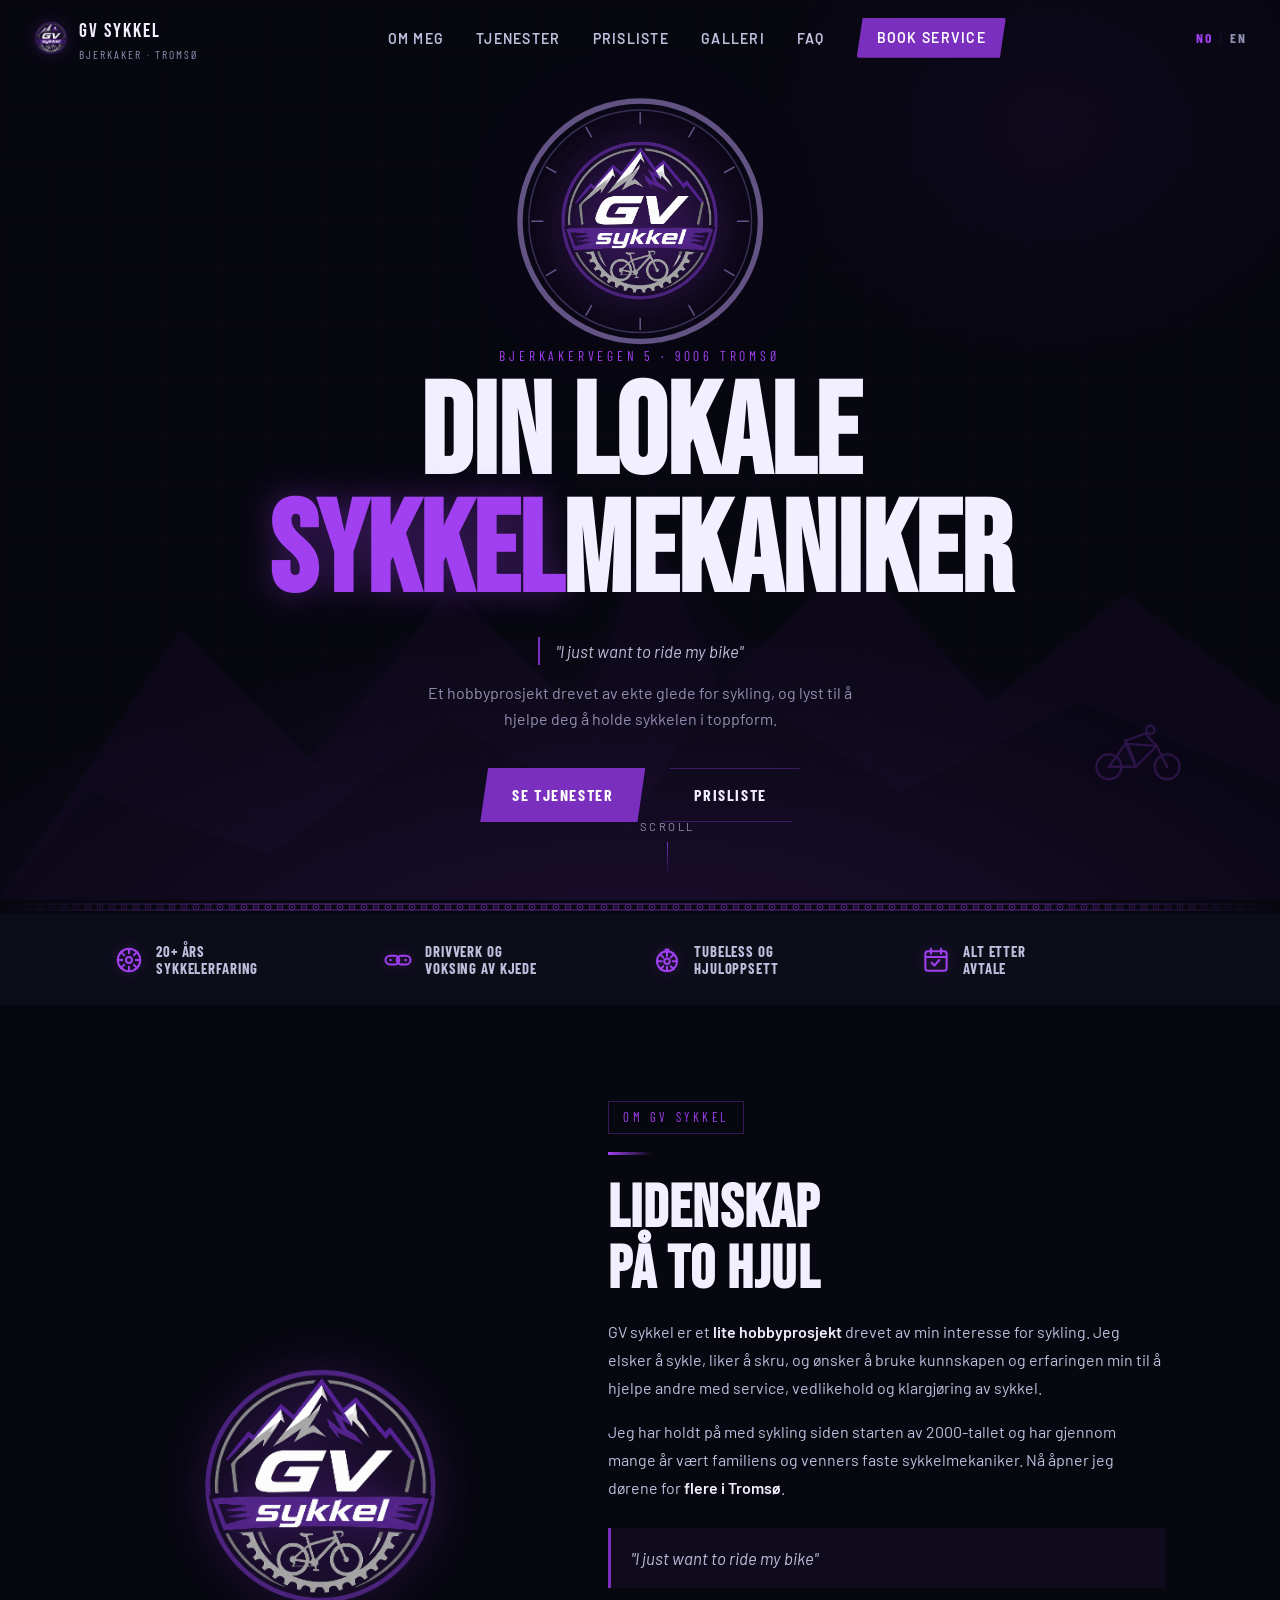
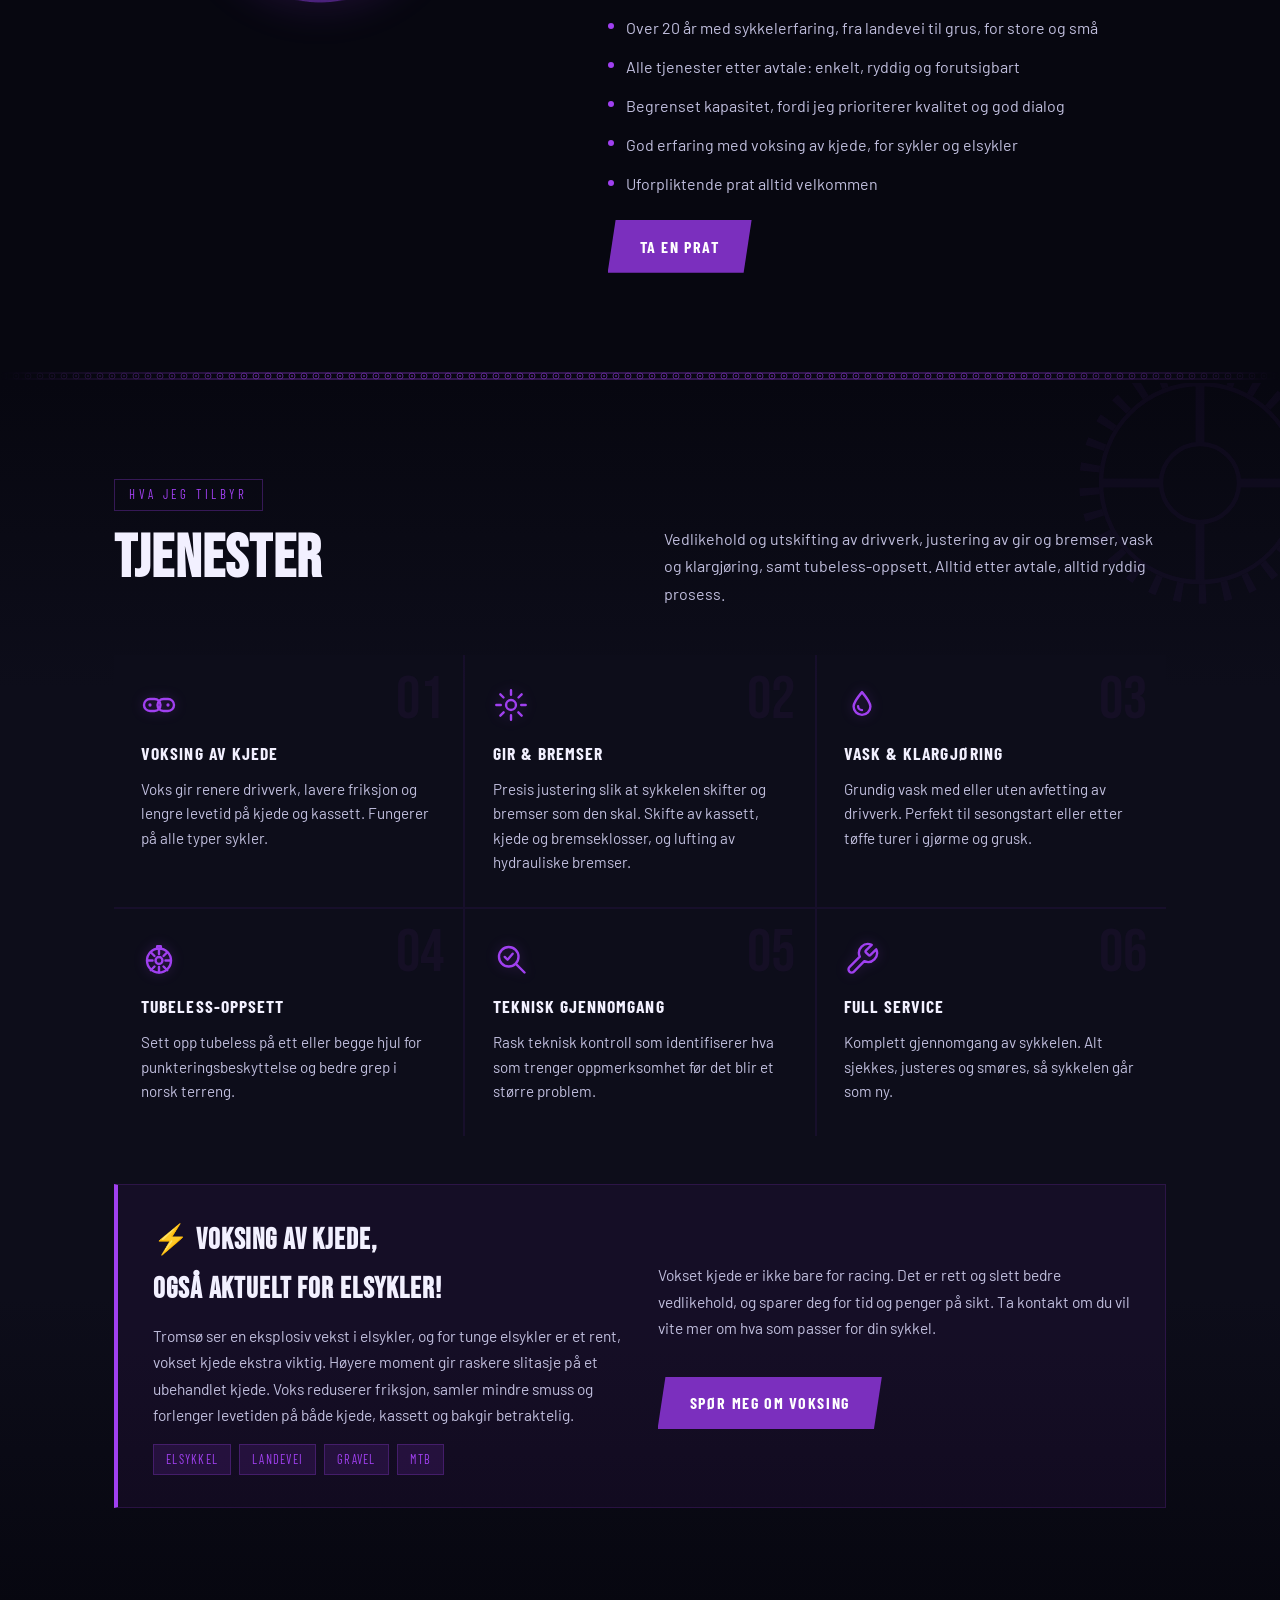
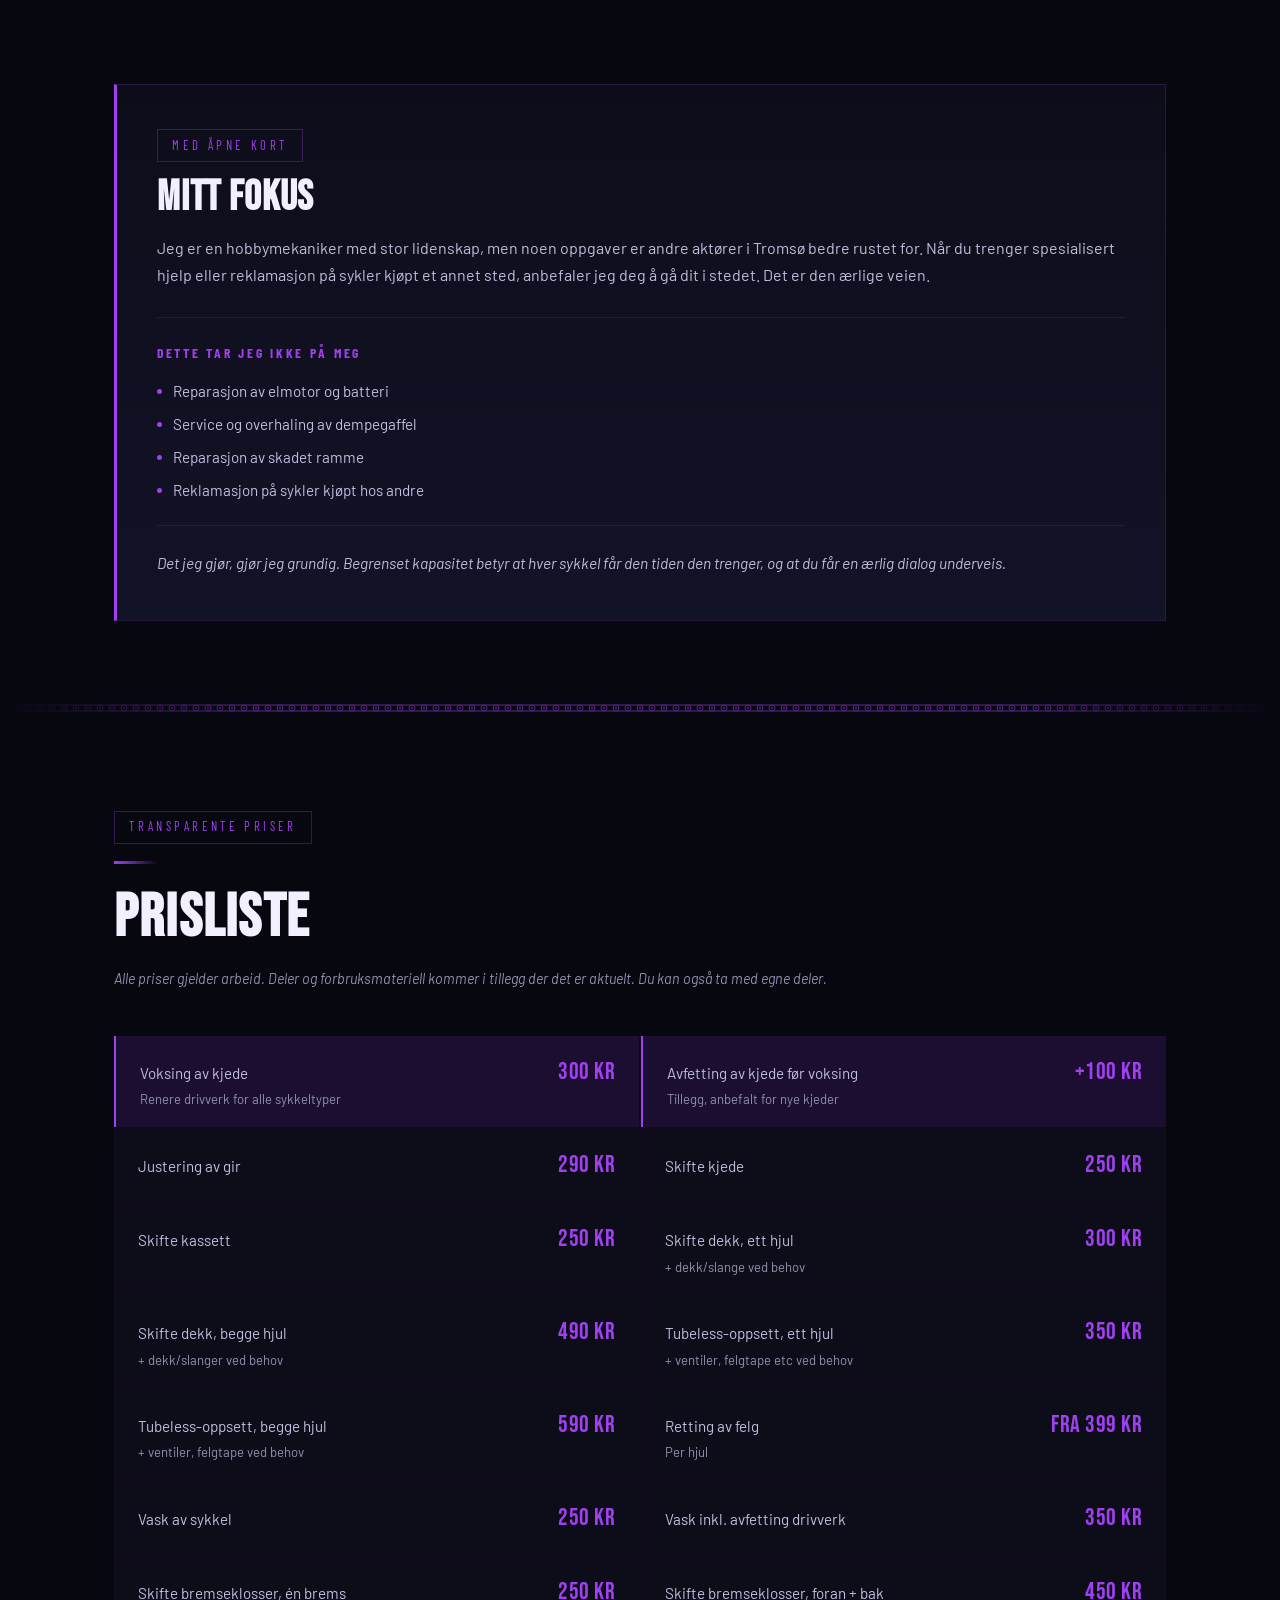
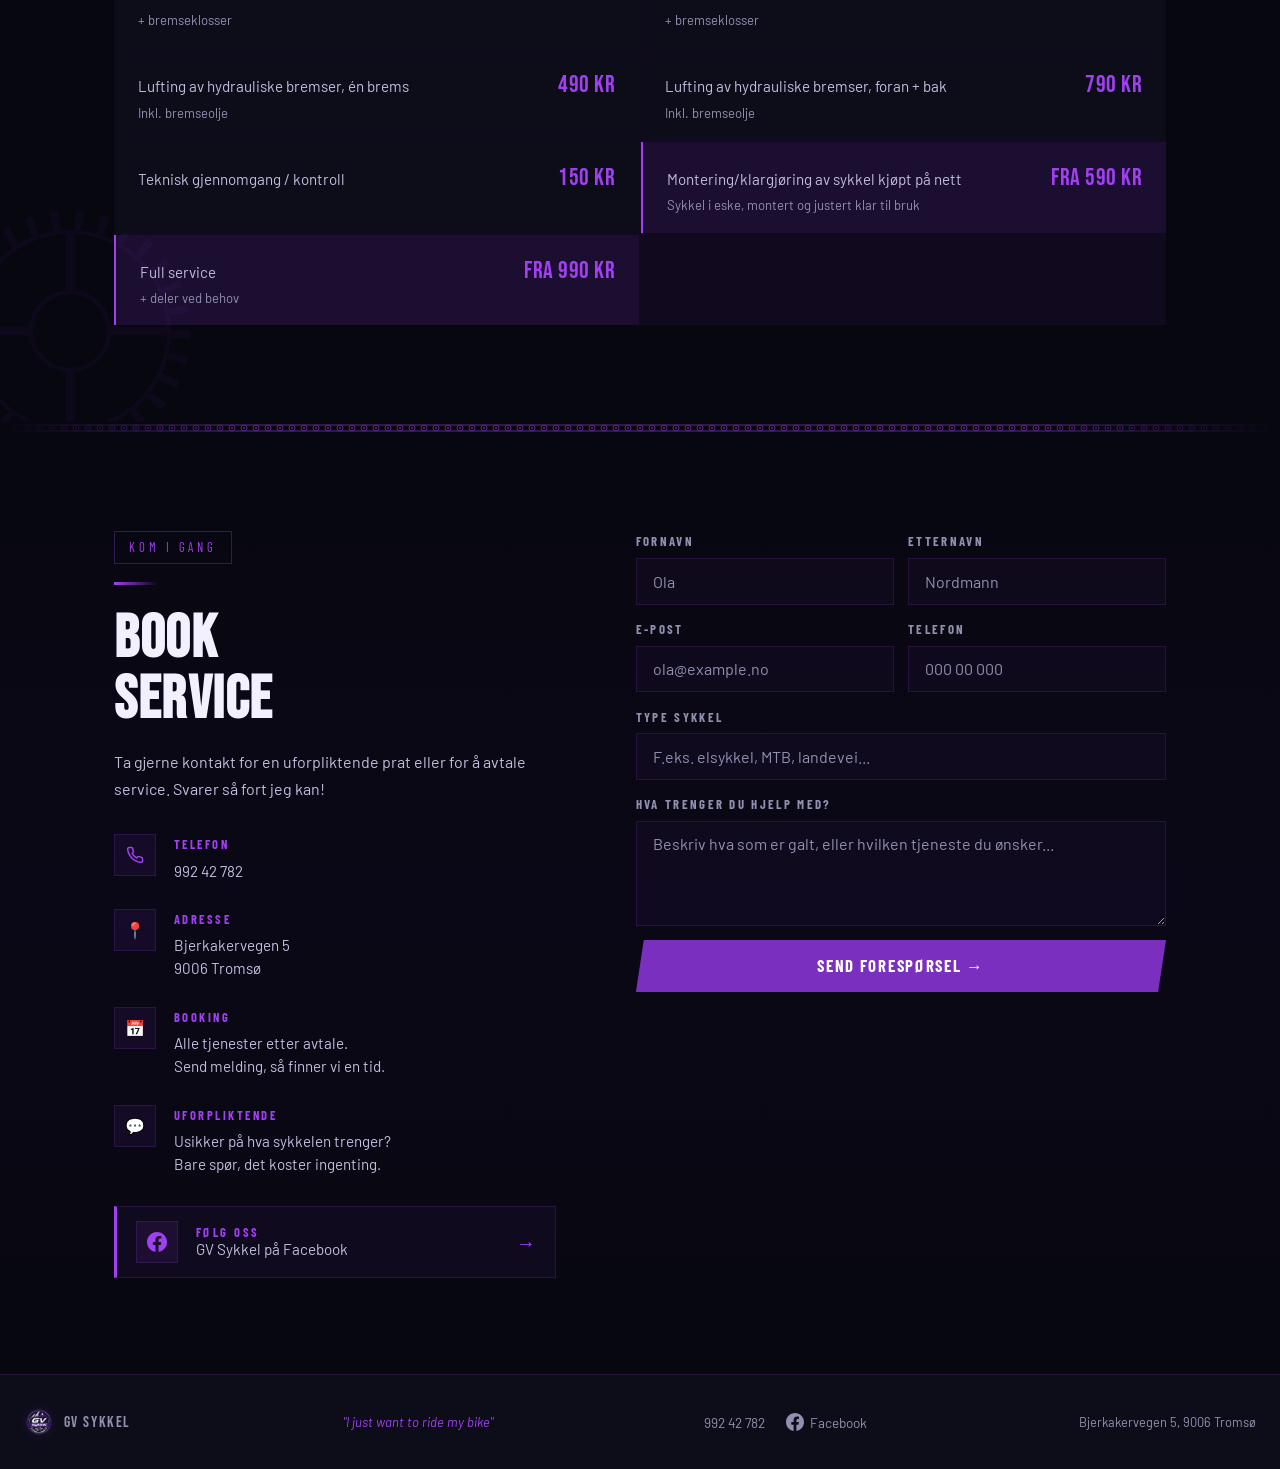
==== index.html @ 174f3602 "Rydd opp lint-advarsler: webkit-prefiks og inline-stiler - Legg til -webkit-backdrop-filter (nav, mo" ====
<!DOCTYPE html>
<html lang="no">
<head>
<meta charset="UTF-8">
<meta name="viewport" content="width=device-width,initial-scale=1.0">
<meta name="description" content="GV Sykkel: sykkelservice og vedlikehold i Tromsø. Voksing av kjede, gir, bremser, tubeless og full service. Etter avtale.">
<link rel="canonical" href="https://www.gvsykkel.no/">
<meta property="og:type" content="website">
<meta property="og:site_name" content="GV Sykkel">
<meta property="og:locale" content="nb_NO">
<meta property="og:title" content="GV Sykkel: Sykkelservice i Tromsø">
<meta property="og:description" content="Din lokale sykkelmekaniker i Tromsø. Voksing av kjede, gir og bremser, tubeless og full service. Etter avtale.">
<meta property="og:url" content="https://www.gvsykkel.no/">
<meta property="og:image" content="https://www.gvsykkel.no/og-image.png">
<meta property="og:image:width" content="2400">
<meta property="og:image:height" content="1260">
<meta property="og:image:alt" content="GV Sykkel, din lokale sykkelmekaniker i Tromsø">
<meta name="twitter:card" content="summary_large_image">
<meta name="twitter:title" content="GV Sykkel: Sykkelservice i Tromsø">
<meta name="twitter:description" content="Din lokale sykkelmekaniker i Tromsø. Voksing, service, tubeless og bremser. Etter avtale.">
<meta name="twitter:image" content="https://www.gvsykkel.no/og-image.png">
<title data-en="GV Sykkel: Bike Service in Tromsø">GV Sykkel: Sykkelservice i Tromsø</title>
<script type="application/ld+json">
{
  "@context": "https://schema.org",
  "@type": "LocalBusiness",
  "name": "GV Sykkel",
  "description": "Sykkelservice og vedlikehold i Tromsø. Voksing av kjede, gir og bremser, tubeless og full service. Etter avtale.",
  "image": "https://www.gvsykkel.no/og-image.png",
  "logo": "https://www.gvsykkel.no/logo.png",
  "url": "https://www.gvsykkel.no/",
  "telephone": "+4799242782",
  "priceRange": "$$",
  "address": {
    "@type": "PostalAddress",
    "streetAddress": "Bjerkakervegen 5",
    "postalCode": "9006",
    "addressLocality": "Tromsø",
    "addressCountry": "NO"
  },
  "areaServed": "Tromsø",
  "sameAs": ["https://www.facebook.com/gvsykkel"]
}
</script>
<link rel="icon" href="favicon.ico" sizes="any">
<link rel="icon" type="image/png" sizes="16x16" href="favicon-16x16.png">
<link rel="icon" type="image/png" sizes="32x32" href="favicon-32x32.png">
<link rel="icon" type="image/png" sizes="96x96" href="favicon-96x96.png">
<link rel="icon" type="image/png" sizes="192x192" href="favicon-192x192.png">
<link rel="apple-touch-icon" sizes="180x180" href="apple-touch-icon.png">
<meta name="theme-color" content="#0a0612">
<link rel="preconnect" href="https://fonts.googleapis.com">
<link rel="preconnect" href="https://fonts.gstatic.com" crossorigin>
<link href="https://fonts.googleapis.com/css2?family=Bebas+Neue&family=Barlow:ital,wght@0,400;0,600;0,700;1,400&family=Barlow+Condensed:wght@700&display=swap" rel="stylesheet">
<link rel="stylesheet" href="styles.css">
</head>
<body>
<div class="scroll-progress" id="SP" aria-hidden="true"></div>
<div class="cursor" id="C"></div>
<div class="cursor-ring" id="CR"></div>


<!-- NAV -->
<nav id="nav">
  <a class="nav-logo" href="#">
    <img class="logo-img" src="logo.png" alt="GV Sykkel logo" width="38" height="38">
    <div>
      <div class="nav-logo-name">GV Sykkel</div>
      <span class="nav-logo-loc">Bjerkaker · Tromsø</span>
    </div>
  </a>
  <ul class="nav-links">
    <li><a href="#om-oss" data-en="About">Om meg</a></li>
    <li><a href="#tjenester" data-en="Services">Tjenester</a></li>
    <li><a href="#prisliste" data-en="Prices">Prisliste</a></li>
    <li><a href="galleri.html" data-en="Gallery">Galleri</a></li>
    <li><a href="faq.html">FAQ</a></li>
    <li><a href="#kontakt" class="nav-cta">Book service</a></li>
  </ul>
  <div class="nav-actions">
    <div class="lang-switch" role="group" aria-label="Språk / Language">
      <button type="button" class="lang-btn" data-lang="no">NO</button>
      <span class="lang-sep" aria-hidden="true">|</span>
      <button type="button" class="lang-btn" data-lang="en">EN</button>
    </div>
    <button class="hamburger" id="HB" aria-label="Åpne meny" aria-expanded="false">
      <span></span><span></span><span></span>
    </button>
  </div>
</nav>
<nav class="nav-drawer" id="DW" aria-label="Mobilmeny">
  <a href="#om-oss" data-en="About">Om meg</a>
  <a href="#tjenester" data-en="Services">Tjenester</a>
  <a href="#prisliste" data-en="Prices">Prisliste</a>
  <a href="galleri.html" data-en="Gallery">Galleri</a>
  <a href="faq.html">FAQ</a>
  <a href="#kontakt">Book service</a>
</nav>

<!-- HERO -->
<div class="hero">
  <div class="hero-bg"></div>
  <div class="hero-grid"></div>
  <svg class="hero-mountains" viewBox="0 0 1440 500" preserveAspectRatio="xMidYMax slice" aria-hidden="true" xmlns="http://www.w3.org/2000/svg">
    <polygon points="0,500 200,200 350,350 500,150 650,300 720,80 800,260 950,120 1100,280 1250,160 1440,300 1440,500" fill="rgba(123,47,190,0.5)"/>
    <polygon points="0,500 150,280 300,400 450,200 600,350 720,100 840,220 1000,180 1150,320 1300,200 1440,320 1440,500" fill="rgba(74,24,130,0.4)"/>
    <polygon points="0,500 100,380 300,450 500,300 700,420 800,250 1000,380 1200,280 1440,380 1440,500" fill="rgba(20,8,45,0.7)"/>
  </svg>
  <div class="particles" id="P" aria-hidden="true"></div>
  <svg class="hero-rider" viewBox="0 0 100 60" fill="none" stroke="currentColor" stroke-width="2.2" stroke-linecap="round" stroke-linejoin="round" aria-hidden="true">
    <circle cx="22" cy="44" r="12"/>
    <circle cx="78" cy="44" r="12"/>
    <path d="M22 44 L48 44 L38 22 Z"/>
    <path d="M48 44 L68 24 L38 22"/>
    <path d="M68 24 L78 44"/>
    <path d="M38 22 L38 19"/>
    <path d="M38 19 L57 12"/>
    <circle cx="62" cy="8.5" r="4"/>
    <path d="M57 12 L67 23"/>
    <path d="M38 19 L44 32 L48 44"/>
  </svg>
  <div class="hero-content">
    <div class="wheel-wrap"><svg class="wheel-svg" viewBox="0 0 260 260" xmlns="http://www.w3.org/2000/svg" aria-hidden="true"><g stroke="rgba(180,155,225,0.55)" stroke-width="1.5" fill="none" stroke-linecap="round"><line x1="130.0" y1="32.0" x2="130.0" y2="21.0"/><line x1="179.0" y1="45.1" x2="184.5" y2="35.6"/><line x1="214.9" y1="81.0" x2="224.4" y2="75.5"/><line x1="228.0" y1="130.0" x2="239.0" y2="130.0"/><line x1="214.9" y1="179.0" x2="224.4" y2="184.5"/><line x1="179.0" y1="214.9" x2="184.5" y2="224.4"/><line x1="130.0" y1="228.0" x2="130.0" y2="239.0"/><line x1="81.0" y1="214.9" x2="75.5" y2="224.4"/><line x1="45.1" y1="179.0" x2="35.6" y2="184.5"/><line x1="32.0" y1="130.0" x2="21.0" y2="130.0"/><line x1="45.1" y1="81.0" x2="35.6" y2="75.5"/><line x1="81.0" y1="45.1" x2="75.5" y2="35.6"/></g><circle cx="130" cy="130" r="112" fill="none" stroke="rgba(155,135,215,0.32)" stroke-width="1.5"/><circle cx="130" cy="130" r="121" fill="none" stroke="rgba(175,150,225,0.55)" stroke-width="5.5"/></svg><img class="hero-logo logo-img" src="logo.png" alt="GV Sykkel" width="190" height="190"></div>
    <p class="hero-eyebrow">Bjerkakervegen 5 &middot; 9006 Tromsø</p>
    <h1 class="hero-title" data-en="YOUR LOCAL<br><span class='hi'>BIKE</span> MECHANIC">DIN LOKALE<br><span class="hi">SYKKEL</span>MEKANIKER</h1>
    <p class="hero-quote">"I just want to ride my bike"</p>
    <p class="hero-sub" data-en="A hobby project driven by genuine love for cycling, and a wish to help you keep your bike in top shape.">Et hobbyprosjekt drevet av ekte glede for sykling, og lyst til å hjelpe deg å holde sykkelen i toppform.</p>
    <div class="hero-btns">
      <a href="#tjenester" class="btn"><span data-en="View services">Se tjenester</span></a>
      <a href="#prisliste" class="btn-ghost" data-en="Prices">Prisliste</a>
    </div>
  </div>
  <div class="scroll-cue" aria-hidden="true">
    <span>Scroll</span>
    <div class="scroll-cue-line"></div>
  </div>
</div>

<div class="divider"></div>

<!-- TRUST STRIP -->
<div class="trust">
  <div class="container trust-inner">
    <div class="trust-item">
      <svg viewBox="0 0 24 24" fill="none" stroke="currentColor" stroke-width="1.6" stroke-linecap="round" stroke-linejoin="round" aria-hidden="true"><circle cx="12" cy="12" r="9"/><circle cx="12" cy="12" r="2.4"/><path d="M12 3v3.6 M12 17.4V21 M3 12h3.6 M17.4 12H21 M5.6 5.6l2.5 2.5 M15.9 15.9l2.5 2.5 M18.4 5.6l-2.5 2.5 M8.1 15.9l-2.5 2.5"/></svg>
      <span data-en="20+ years<br>of experience">20+ års<br>sykkelerfaring</span>
    </div>
    <div class="trust-item">
      <svg viewBox="0 0 24 24" fill="none" stroke="currentColor" stroke-width="1.6" stroke-linecap="round" stroke-linejoin="round" aria-hidden="true"><rect x="2" y="8.5" width="11" height="7" rx="3.5"/><rect x="11" y="8.5" width="11" height="7" rx="3.5"/><circle cx="6" cy="12" r="1" fill="currentColor" stroke="none"/><circle cx="18" cy="12" r="1" fill="currentColor" stroke="none"/></svg>
      <span data-en="Drivetrain &amp;<br>chain waxing">Drivverk og<br>voksing av kjede</span>
    </div>
    <div class="trust-item">
      <svg viewBox="0 0 24 24" fill="none" stroke="currentColor" stroke-width="1.6" stroke-linecap="round" stroke-linejoin="round" aria-hidden="true"><circle cx="12" cy="13" r="8"/><circle cx="12" cy="13" r="2.2"/><path d="M12 5.4v3.4 M12 17.4v3.4 M4.4 13h3.4 M16.6 13h3.4 M6.6 7.6l2.4 2.4 M15 17l2.4 2.4 M17.4 7.6L15 10 M9 17l-2.4 2.4"/><path d="M10.9 5.4V3.6h2.2v1.8"/></svg>
      <span data-en="Tubeless &amp;<br>wheel setup">Tubeless og<br>hjuloppsett</span>
    </div>
    <div class="trust-item">
      <svg viewBox="0 0 24 24" fill="none" stroke="currentColor" stroke-width="1.6" stroke-linecap="round" stroke-linejoin="round" aria-hidden="true"><rect x="3.5" y="5" width="17" height="15.5" rx="2"/><path d="M3.5 9.5h17 M8 3v4 M16 3v4"/><path d="M8.5 14.2l2.2 2.2 4-4.4"/></svg>
      <span data-en="All by<br>appointment">Alt etter<br>avtale</span>
    </div>
  </div>
</div>

<!-- ABOUT -->
<section class="about" id="om-oss">
  <div class="container">
    <div class="about-grid">
      <div class="about-logo reveal">
        <img class="logo-img" src="logo.png" alt="GV Sykkel logo" width="280" height="280" loading="lazy">
      </div>
      <div class="reveal d1">
        <div class="tag" data-en="About GV Sykkel">Om GV Sykkel</div>
        <div class="accent-line"></div>
        <h2 class="h2" data-en="PASSION<br>ON TWO WHEELS">LIDENSKAP<br>PÅ TO HJUL</h2>
        <p class="body-text" data-en="GV Sykkel is a <strong>small hobby project</strong> driven by my passion for cycling. I love to ride, I enjoy wrenching, and I want to use my knowledge and experience to help others with service, maintenance and bike preparation.">GV sykkel er et <strong>lite hobbyprosjekt</strong> drevet av min interesse for sykling. Jeg elsker å sykle, liker å skru, og ønsker å bruke kunnskapen og erfaringen min til å hjelpe andre med service, vedlikehold og klargjøring av sykkel.</p>
        <p class="body-text" data-en="I have been cycling since the early 2000s and have been the regular bike mechanic for family and friends for many years. Now I am opening the doors to <strong>more people in Tromsø</strong>.">Jeg har holdt på med sykling siden starten av 2000-tallet og har gjennom mange år vært familiens og venners faste sykkelmekaniker. Nå åpner jeg dørene for <strong>flere i Tromsø</strong>.</p>
        <div class="pullquote">"I just want to ride my bike"</div>
        <div class="check-list">
          <div class="check-item"><div class="dot"></div><span data-en="Over 20 years of cycling experience, from road to gravel, for young and old">Over 20 år med sykkelerfaring, fra landevei til grus, for store og små</span></div>
          <div class="check-item"><div class="dot"></div><span data-en="All services by appointment: simple, tidy and predictable">Alle tjenester etter avtale: enkelt, ryddig og forutsigbart</span></div>
          <div class="check-item"><div class="dot"></div><span data-en="Limited capacity, because I prioritise quality and good dialogue">Begrenset kapasitet, fordi jeg prioriterer kvalitet og god dialog</span></div>
          <div class="check-item"><div class="dot"></div><span data-en="Solid experience with chain waxing, for bikes and e-bikes">God erfaring med voksing av kjede, for sykler og elsykler</span></div>
          <div class="check-item"><div class="dot"></div><span data-en="A no-obligation chat is always welcome">Uforpliktende prat alltid velkommen</span></div>
        </div>
        <a href="#kontakt" class="btn"><span data-en="Have a chat">Ta en prat</span></a>
      </div>
    </div>
  </div>
</section>

<div class="divider"></div>

<!-- SERVICES -->
<div class="services" id="tjenester">
  <svg class="deco-cog deco-cog-tr" viewBox="0 0 200 200" fill="none" stroke="currentColor" aria-hidden="true">
    <circle cx="100" cy="100" r="74" stroke-width="13" stroke-dasharray="5 11"/>
    <circle cx="100" cy="100" r="66" stroke-width="3"/>
    <circle cx="100" cy="100" r="26" stroke-width="3"/>
    <g stroke-width="6"><path d="M100 74V34 M100 126v40 M74 100H34 M126 100h40"/></g>
  </svg>
  <div class="container">
    <div class="services-head reveal">
      <div>
        <div class="tag" data-en="What I offer">Hva jeg tilbyr</div>
        <h2 class="h2" data-en="SERVICES">TJENESTER</h2>
      </div>
      <p class="services-sub" data-en="Maintenance and replacement of drivetrain parts, gear and brake adjustment, washing and preparation, plus tubeless setup. Always by appointment, always a tidy process.">Vedlikehold og utskifting av drivverk, justering av gir og bremser, vask og klargjøring, samt tubeless-oppsett. Alltid etter avtale, alltid ryddig prosess.</p>
    </div>
    <div class="grid-3">
      <div class="card reveal">
        <span class="card-num" aria-hidden="true">01</span>
        <svg class="card-icon" viewBox="0 0 24 24" fill="none" stroke="currentColor" stroke-width="1.6" stroke-linecap="round" stroke-linejoin="round" aria-hidden="true">
          <rect x="2" y="8" width="11" height="8" rx="4"/>
          <rect x="11" y="8" width="11" height="8" rx="4"/>
          <circle cx="6" cy="12" r="1.1" fill="currentColor" stroke="none"/>
          <circle cx="18" cy="12" r="1.1" fill="currentColor" stroke="none"/>
        </svg>
        <div class="card-title" data-en="Chain waxing">Voksing av kjede</div>
        <p class="card-desc" data-en="Wax gives a cleaner drivetrain, lower friction and longer life for chain and cassette. Works on all types of bikes.">Voks gir renere drivverk, lavere friksjon og lengre levetid på kjede og kassett. Fungerer på alle typer sykler.</p>
      </div>
      <div class="card reveal">
        <span class="card-num" aria-hidden="true">02</span>
        <svg class="card-icon" viewBox="0 0 24 24" fill="none" stroke="currentColor" stroke-width="1.6" stroke-linecap="round" stroke-linejoin="round" aria-hidden="true">
          <circle cx="12" cy="12" r="3.3"/>
          <path d="M12 2.2v3 M12 18.8v3 M2.2 12h3 M18.8 12h3 M4.9 4.9l2.1 2.1 M16.9 16.9l2.2 2.2 M19.1 4.9l-2.1 2.1 M7.1 16.9l-2.2 2.2"/>
        </svg>
        <div class="card-title" data-en="Gears &amp; Brakes">Gir &amp; Bremser</div>
        <p class="card-desc" data-en="Precise adjustment so the bike shifts and brakes as it should. Replacement of cassette, chain and brake pads, and bleeding of hydraulic brakes.">Presis justering slik at sykkelen skifter og bremser som den skal. Skifte av kassett, kjede og bremseklosser, og lufting av hydrauliske bremser.</p>
      </div>
      <div class="card reveal">
        <span class="card-num" aria-hidden="true">03</span>
        <svg class="card-icon" viewBox="0 0 24 24" fill="none" stroke="currentColor" stroke-width="1.6" stroke-linecap="round" stroke-linejoin="round" aria-hidden="true">
          <path d="M12 3.4c3.3 3.9 5.6 6.8 5.6 9.6a5.6 5.6 0 0 1-11.2 0c0-2.8 2.3-5.7 5.6-9.6z"/>
          <path d="M9.4 12.8a2.6 2.6 0 0 0 2.6 2.6"/>
        </svg>
        <div class="card-title" data-en="Wash &amp; Prep">Vask &amp; Klargjøring</div>
        <p class="card-desc" data-en="Thorough wash with or without degreasing the drivetrain. Perfect for the start of the season or after tough rides in mud and grit.">Grundig vask med eller uten avfetting av drivverk. Perfekt til sesongstart eller etter tøffe turer i gjørme og grusk.</p>
      </div>
      <div class="card reveal">
        <span class="card-num" aria-hidden="true">04</span>
        <svg class="card-icon" viewBox="0 0 24 24" fill="none" stroke="currentColor" stroke-width="1.6" stroke-linecap="round" stroke-linejoin="round" aria-hidden="true">
          <circle cx="12" cy="13" r="8"/>
          <circle cx="12" cy="13" r="2.3"/>
          <path d="M12 5.2v3.5 M12 17.3V20.8 M4.2 13h3.5 M16.3 13h3.5 M6.5 7.5l2.5 2.5 M15 17l2.5 2.5 M17.5 7.5L15 10 M9 17l-2.5 2.5"/>
          <path d="M10.8 5.2V3.4h2.4v1.8"/>
        </svg>
        <div class="card-title" data-en="Tubeless Setup">Tubeless-oppsett</div>
        <p class="card-desc" data-en="Set up tubeless on one or both wheels for puncture protection and better grip in Norwegian terrain.">Sett opp tubeless på ett eller begge hjul for punkteringsbeskyttelse og bedre grep i norsk terreng.</p>
      </div>
      <div class="card reveal">
        <span class="card-num" aria-hidden="true">05</span>
        <svg class="card-icon" viewBox="0 0 24 24" fill="none" stroke="currentColor" stroke-width="1.6" stroke-linecap="round" stroke-linejoin="round" aria-hidden="true">
          <circle cx="10.5" cy="10.5" r="6.5"/>
          <line x1="15.4" y1="15.4" x2="21" y2="21"/>
          <path d="M7.8 10.6l1.9 1.9 3.4-4"/>
        </svg>
        <div class="card-title" data-en="Technical Check">Teknisk Gjennomgang</div>
        <p class="card-desc" data-en="A quick technical inspection that identifies what needs attention before it becomes a bigger problem.">Rask teknisk kontroll som identifiserer hva som trenger oppmerksomhet før det blir et større problem.</p>
      </div>
      <div class="card reveal">
        <span class="card-num" aria-hidden="true">06</span>
        <svg class="card-icon" viewBox="0 0 24 24" fill="none" stroke="currentColor" stroke-width="1.6" stroke-linecap="round" stroke-linejoin="round" aria-hidden="true">
          <path d="M14.7 6.3a1 1 0 0 0 0 1.4l1.6 1.6a1 1 0 0 0 1.4 0l3.77-3.77a6 6 0 0 1-7.94 7.94l-6.91 6.91a2.12 2.12 0 0 1-3-3l6.91-6.91a6 6 0 0 1 7.94-7.94l-3.76 3.76z"/>
        </svg>
        <div class="card-title" data-en="Full Service">Full Service</div>
        <p class="card-desc" data-en="A complete overhaul of the bike. Everything is checked, adjusted and lubricated, so the bike runs like new.">Komplett gjennomgang av sykkelen. Alt sjekkes, justeres og smøres, så sykkelen går som ny.</p>
      </div>
    </div>

    <!-- WAX SPOTLIGHT -->
    <div class="wax-spot reveal">
      <div>
        <h3 data-en="⚡ Chain waxing,<br>great for e-bikes too!">⚡ Voksing av kjede,<br>også aktuelt for elsykler!</h3>
        <p data-en="Tromsø is seeing explosive growth in e-bikes, and for heavy e-bikes a clean, waxed chain matters even more. Higher torque wears an untreated chain faster. Wax reduces friction, collects less dirt and significantly extends the life of the chain, cassette and rear derailleur.">Tromsø ser en eksplosiv vekst i elsykler, og for tunge elsykler er et rent, vokset kjede ekstra viktig. Høyere moment gir raskere slitasje på et ubehandlet kjede. Voks reduserer friksjon, samler mindre smuss og forlenger levetiden på både kjede, kassett og bakgir betraktelig.</p>
        <div class="wax-tags">
          <span class="wax-tag" data-en="E-bike">Elsykkel</span>
          <span class="wax-tag" data-en="Road">Landevei</span>
          <span class="wax-tag">Gravel</span>
          <span class="wax-tag">MTB</span>
        </div>
      </div>
      <div>
        <p data-en="A waxed chain isn't just for racing. It's simply better maintenance, and saves you time and money in the long run. Get in touch if you want to know more about what suits your bike.">Vokset kjede er ikke bare for racing. Det er rett og slett bedre vedlikehold, og sparer deg for tid og penger på sikt. Ta kontakt om du vil vite mer om hva som passer for din sykkel.</p>
        <br>
        <a href="#kontakt" class="btn"><span data-en="Ask me about waxing">Spør meg om voksing</span></a>
      </div>
    </div>
  </div>
</div>



<!-- KLAR TALE -->
<section class="boundaries" id="apent">
  <div class="container">
    <div class="boundaries-card reveal">
      <div class="tag" data-en="Straight talk">Med åpne kort</div>
      <h2 class="h2" data-en="MY FOCUS">MITT FOKUS</h2>
      <p class="boundaries-intro" data-en="I'm a hobby mechanic with great passion, but some jobs are better handled by other shops in Tromsø. When you need specialised help or a warranty claim on bikes bought elsewhere, I recommend you go there instead. That's the honest way.">Jeg er en hobbymekaniker med stor lidenskap, men noen oppgaver er andre aktører i Tromsø bedre rustet for. Når du trenger spesialisert hjelp eller reklamasjon på sykler kjøpt et annet sted, anbefaler jeg deg å gå dit i stedet. Det er den ærlige veien.</p>
      <div class="boundaries-grid">
        <div class="boundaries-col">
          <h4 data-en="What I don't take on">Dette tar jeg ikke på meg</h4>
          <ul class="boundaries-list">
            <li data-en="Repair of e-motors and batteries">Reparasjon av elmotor og batteri</li>
            <li data-en="Service and overhaul of suspension forks">Service og overhaling av dempegaffel</li>
            <li data-en="Repair of damaged frames">Reparasjon av skadet ramme</li>
            <li data-en="Warranty claims on bikes bought elsewhere">Reklamasjon på sykler kjøpt hos andre</li>
          </ul>
        </div>
      </div>
      <p class="boundaries-outro" data-en="What I do, I do thoroughly. Limited capacity means each bike gets the time it needs, and that you get an honest dialogue along the way.">Det jeg gjør, gjør jeg grundig. Begrenset kapasitet betyr at hver sykkel får den tiden den trenger, og at du får en ærlig dialog underveis.</p>
    </div>
  </div>
</section>

<div class="divider"></div>

<!-- PRICES -->
<section class="prices" id="prisliste">
  <svg class="deco-cog deco-cog-bl" viewBox="0 0 200 200" fill="none" stroke="currentColor" aria-hidden="true">
    <circle cx="100" cy="100" r="74" stroke-width="13" stroke-dasharray="5 11"/>
    <circle cx="100" cy="100" r="66" stroke-width="3"/>
    <circle cx="100" cy="100" r="26" stroke-width="3"/>
    <g stroke-width="6"><path d="M100 74V34 M100 126v40 M74 100H34 M126 100h40"/></g>
  </svg>
  <div class="container">
    <div class="reveal">
      <div class="tag" data-en="Transparent prices">Transparente priser</div>
      <div class="accent-line"></div>
      <h2 class="h2" data-en="PRICE LIST">PRISLISTE</h2>
      <p class="price-note" data-en="All prices are for labour. Parts and consumables come in addition where applicable. You're welcome to bring your own parts too.">Alle priser gjelder arbeid. Deler og forbruksmateriell kommer i tillegg der det er aktuelt. Du kan også ta med egne deler.</p>
    </div>
    <div class="grid-prices reveal">
      <div class="p-row p-featured">
        <div class="p-name" data-en="Chain waxing<small>Cleaner drivetrain for all bike types</small>">Voksing av kjede<small>Renere drivverk for alle sykkeltyper</small></div>
        <div class="p-price">300 kr</div>
      </div>
      <div class="p-row p-featured">
        <div class="p-name" data-en="Degreasing before waxing<small>Add-on, recommended for new chains</small>">Avfetting av kjede før voksing<small>Tillegg, anbefalt for nye kjeder</small></div>
        <div class="p-price">+100 kr</div>
      </div>
      <div class="p-row"><div class="p-name" data-en="Gear adjustment">Justering av gir</div><div class="p-price">290 kr</div></div>
      <div class="p-row"><div class="p-name" data-en="Chain replacement">Skifte kjede</div><div class="p-price">250 kr</div></div>
      <div class="p-row"><div class="p-name" data-en="Cassette replacement">Skifte kassett</div><div class="p-price">250 kr</div></div>
      <div class="p-row">
        <div class="p-name" data-en="Tyre change, one wheel<small>+ tyre/tube if needed</small>">Skifte dekk, ett hjul<small>+ dekk/slange ved behov</small></div>
        <div class="p-price">300 kr</div>
      </div>
      <div class="p-row">
        <div class="p-name" data-en="Tyre change, both wheels<small>+ tyres/tubes if needed</small>">Skifte dekk, begge hjul<small>+ dekk/slanger ved behov</small></div>
        <div class="p-price">490 kr</div>
      </div>
      <div class="p-row">
        <div class="p-name" data-en="Tubeless setup, one wheel<small>+ valves, rim tape etc. if needed</small>">Tubeless-oppsett, ett hjul<small>+ ventiler, felgtape etc ved behov</small></div>
        <div class="p-price">350 kr</div>
      </div>
      <div class="p-row">
        <div class="p-name" data-en="Tubeless setup, both wheels<small>+ valves, rim tape if needed</small>">Tubeless-oppsett, begge hjul<small>+ ventiler, felgtape ved behov</small></div>
        <div class="p-price">590 kr</div>
      </div>
      <div class="p-row">
        <div class="p-name" data-en="Wheel truing<small>Per wheel</small>">Retting av felg<small>Per hjul</small></div>
        <div class="p-price" data-en="from 399 kr">fra 399 kr</div>
      </div>
      <div class="p-row"><div class="p-name" data-en="Bike wash">Vask av sykkel</div><div class="p-price">250 kr</div></div>
      <div class="p-row"><div class="p-name" data-en="Wash incl. drivetrain degreasing">Vask inkl. avfetting drivverk</div><div class="p-price">350 kr</div></div>
      <div class="p-row">
        <div class="p-name" data-en="Brake pad change, one brake<small>+ brake pads</small>">Skifte bremseklosser, én brems<small>+ bremseklosser</small></div>
        <div class="p-price">250 kr</div>
      </div>
      <div class="p-row">
        <div class="p-name" data-en="Brake pad change, front + rear<small>+ brake pads</small>">Skifte bremseklosser, foran + bak<small>+ bremseklosser</small></div>
        <div class="p-price">450 kr</div>
      </div>
      <div class="p-row">
        <div class="p-name" data-en="Hydraulic brake bleed, one brake<small>Incl. brake fluid</small>">Lufting av hydrauliske bremser, én brems<small>Inkl. bremseolje</small></div>
        <div class="p-price">490 kr</div>
      </div>
      <div class="p-row">
        <div class="p-name" data-en="Hydraulic brake bleed, front + rear<small>Incl. brake fluid</small>">Lufting av hydrauliske bremser, foran + bak<small>Inkl. bremseolje</small></div>
        <div class="p-price">790 kr</div>
      </div>
      <div class="p-row"><div class="p-name" data-en="Technical check / inspection">Teknisk gjennomgang / kontroll</div><div class="p-price">150 kr</div></div>
      <div class="p-row p-featured">
        <div class="p-name" data-en="Assembly of bike bought online<small>Boxed bike, assembled and adjusted ready to ride</small>">Montering/klargjøring av sykkel kjøpt på nett<small>Sykkel i eske, montert og justert klar til bruk</small></div>
        <div class="p-price" data-en="from 590 kr">fra 590 kr</div>
      </div>
      <div class="p-row p-featured">
        <div class="p-name" data-en="Full service<small>+ parts if needed</small>">Full service<small>+ deler ved behov</small></div>
        <div class="p-price" data-en="from 990 kr">fra 990 kr</div>
      </div>
    </div>
  </div>
</section>

<div class="divider"></div>

<!-- CONTACT -->
<div class="contact" id="kontakt">
  <div class="container">
    <div class="contact-grid">
      <div class="reveal">
        <div class="tag" data-en="Get started">Kom i gang</div>
        <div class="accent-line"></div>
        <h2 class="h2">BOOK<br>SERVICE</h2>
        <p class="contact-intro" data-en="Feel free to get in touch for a no-obligation chat or to book a service. I'll reply as soon as I can!">Ta gjerne kontakt for en uforpliktende prat eller for å avtale service. Svarer så fort jeg kan!</p>
        <div class="info-list">
          <a class="info-item info-item-link" href="tel:+4799242782">
            <div class="info-icon" aria-hidden="true">
              <svg viewBox="0 0 24 24" width="18" height="18" fill="none" stroke="currentColor" stroke-width="2" stroke-linecap="round" stroke-linejoin="round"><path d="M22 16.92v3a2 2 0 0 1-2.18 2 19.79 19.79 0 0 1-8.63-3.07 19.5 19.5 0 0 1-6-6 19.79 19.79 0 0 1-3.07-8.67A2 2 0 0 1 4.11 2h3a2 2 0 0 1 2 1.72c.13.96.36 1.9.7 2.81a2 2 0 0 1-.45 2.11L8.09 9.91a16 16 0 0 0 6 6l1.27-1.27a2 2 0 0 1 2.11-.45c.91.34 1.85.57 2.81.7A2 2 0 0 1 22 16.92z"/></svg>
            </div>
            <div>
              <div class="info-label" data-en="Phone">Telefon</div>
              <div class="info-val">992 42 782</div>
            </div>
          </a>
          <div class="info-item">
            <div class="info-icon" aria-hidden="true">📍</div>
            <div>
              <div class="info-label" data-en="Address">Adresse</div>
              <div class="info-val">Bjerkakervegen 5<br>9006 Tromsø</div>
            </div>
          </div>
          <div class="info-item">
            <div class="info-icon" aria-hidden="true">📅</div>
            <div>
              <div class="info-label">Booking</div>
              <div class="info-val" data-en="All services by appointment.<br>Send a message and we'll find a time.">Alle tjenester etter avtale.<br>Send melding, så finner vi en tid.</div>
            </div>
          </div>
          <div class="info-item">
            <div class="info-icon" aria-hidden="true">💬</div>
            <div>
              <div class="info-label" data-en="No obligation">Uforpliktende</div>
              <div class="info-val" data-en="Not sure what your bike needs?<br>Just ask, it costs nothing.">Usikker på hva sykkelen trenger?<br>Bare spør, det koster ingenting.</div>
            </div>
          </div>
        </div>
        <a class="social-link" href="https://www.facebook.com/gvsykkel" target="_blank" rel="noopener">
          <span class="social-icon" aria-hidden="true">
            <svg viewBox="0 0 24 24" width="20" height="20" fill="currentColor"><path d="M24 12.07C24 5.4 18.63 0 12 0S0 5.4 0 12.07C0 18.1 4.39 23.1 10.13 24v-8.44H7.08v-3.49h3.05V9.41c0-3.02 1.79-4.69 4.53-4.69 1.31 0 2.69.24 2.69.24v2.97h-1.52c-1.49 0-1.96.93-1.96 1.89v2.25h3.33l-.53 3.49h-2.8V24C19.61 23.1 24 18.1 24 12.07z"/></svg>
          </span>
          <span class="social-text">
            <span class="social-label" data-en="Follow us">Følg oss</span>
            <span class="social-handle" data-en="GV Sykkel on Facebook">GV Sykkel på Facebook</span>
          </span>
          <span class="social-arrow" aria-hidden="true">→</span>
        </a>
      </div>
      <div class="reveal d1">
        <form class="form" action="https://formspree.io/f/xrejbdbd" method="POST" novalidate>
          <div class="f-row">
            <div class="f-group">
              <label class="f-label" for="fn" data-en="First name">Fornavn</label>
              <input class="f-input" type="text" id="fn" name="fornavn" placeholder="Ola" data-en-ph="John" required>
            </div>
            <div class="f-group">
              <label class="f-label" for="ln" data-en="Last name">Etternavn</label>
              <input class="f-input" type="text" id="ln" name="etternavn" placeholder="Nordmann" data-en-ph="Doe">
            </div>
          </div>
          <div class="f-row">
            <div class="f-group">
              <label class="f-label" for="em" data-en="Email">E-post</label>
              <input class="f-input" type="email" id="em" name="email" placeholder="ola@example.no" data-en-ph="john@example.com" required>
            </div>
            <div class="f-group">
              <label class="f-label" for="ph" data-en="Phone">Telefon</label>
              <input class="f-input" type="tel" id="ph" name="telefon" placeholder="000 00 000" autocomplete="tel">
            </div>
          </div>
          <div class="f-group">
            <label class="f-label" for="bk" data-en="Type of bike">Type sykkel</label>
            <input class="f-input" type="text" id="bk" name="sykkel" placeholder="F.eks. elsykkel, MTB, landevei..." data-en-ph="E.g. e-bike, MTB, road...">
          </div>
          <div class="f-group">
            <label class="f-label" for="ms" data-en="What do you need help with?">Hva trenger du hjelp med?</label>
            <textarea class="f-area" id="ms" name="melding" placeholder="Beskriv hva som er galt, eller hvilken tjeneste du ønsker..." data-en-ph="Describe what's wrong, or which service you'd like..." required></textarea>
          </div>
          <button type="submit" class="f-submit" data-en="Send request →">Send forespørsel →</button>
        </form>
      </div>
    </div>
  </div>
</div>

<!-- FOOTER -->
<footer>
  <div class="foot-logo">
    <img class="logo-img" src="logo.png" alt="GV Sykkel logo" width="30" height="30" loading="lazy">
    <span>GV Sykkel</span>
  </div>
  <span class="foot-tag">"I just want to ride my bike"</span>
  <div class="foot-social">
    <a href="tel:+4799242782">992 42 782</a>
    <a href="https://www.facebook.com/gvsykkel" target="_blank" rel="noopener" aria-label="GV Sykkel på Facebook">
      <svg viewBox="0 0 24 24" width="18" height="18" fill="currentColor" aria-hidden="true"><path d="M24 12.07C24 5.4 18.63 0 12 0S0 5.4 0 12.07C0 18.1 4.39 23.1 10.13 24v-8.44H7.08v-3.49h3.05V9.41c0-3.02 1.79-4.69 4.53-4.69 1.31 0 2.69.24 2.69.24v2.97h-1.52c-1.49 0-1.96.93-1.96 1.89v2.25h3.33l-.53 3.49h-2.8V24C19.61 23.1 24 18.1 24 12.07z"/></svg>
      <span>Facebook</span>
    </a>
  </div>
  <small>Bjerkakervegen 5, 9006 Tromsø</small>
</footer>

<script src="script.js" defer></script>
</body>
</html>
---- styles.css ----
/* =========================================
   GV SYKKEL v5 — Clean, optimised CSS
   ========================================= */
:root {
  --purple:        #7B2FBE;
  --purple-hi:     #A040F0;
  --bg:            #070710;
  --bg2:           #0D0D1A;
  --bg3:           #131328;
  --white:         #F2F0FF;
  --text:          #C0BEDD;   /* body — ~5:1 on bg  */
  --muted:         #9090B0;   /* secondary — ~3.5:1 */
  --border:        rgba(130,60,200,.2);
}

/* ── Reset ── */
*,*::before,*::after{margin:0;padding:0;box-sizing:border-box}
html{scroll-behavior:smooth;scroll-padding-top:72px}
body{
  background:var(--bg);color:var(--white);
  font-family:'Barlow',sans-serif;font-weight:400;
  font-size:1rem;line-height:1.7;overflow-x:hidden;
  -webkit-font-smoothing:antialiased;
}

/* ── Custom cursor — only real pointer devices ── */
@media(hover:hover)and(pointer:fine){
  body{cursor:none}
  .cursor{
    position:fixed;width:10px;height:10px;background:var(--purple-hi);
    border-radius:50%;pointer-events:none;z-index:9999;
    transform:translate(-50%,-50%);transition:width .18s,height .18s;
    mix-blend-mode:screen;
  }
  .cursor-ring{
    position:fixed;width:34px;height:34px;pointer-events:none;z-index:9998;
    transform:translate(-50%,-50%);transition:width .24s,height .24s;
  }
  .cursor-ring::before{
    content:'';position:absolute;inset:0;
    background:url("data:image/svg+xml,%3Csvg xmlns='http://www.w3.org/2000/svg' width='36' height='36' viewBox='0 0 36 36'%3E%3Cg fill='none' stroke='%23A040F0' stroke-width='1.4' stroke-linecap='round' opacity='.55'%3E%3Ccircle cx='18' cy='18' r='13'/%3E%3Cline x1='31.5' y1='18' x2='35' y2='18'/%3E%3Cline x1='27.55' y1='27.55' x2='30.02' y2='30.02'/%3E%3Cline x1='18' y1='31.5' x2='18' y2='35'/%3E%3Cline x1='8.45' y1='27.55' x2='5.98' y2='30.02'/%3E%3Cline x1='4.5' y1='18' x2='1' y2='18'/%3E%3Cline x1='8.45' y1='8.45' x2='5.98' y2='5.98'/%3E%3Cline x1='18' y1='4.5' x2='18' y2='1'/%3E%3Cline x1='27.55' y1='8.45' x2='30.02' y2='5.98'/%3E%3C/g%3E%3C/svg%3E") center/contain no-repeat;
    animation:wheel-spin 7s linear infinite;
  }
  a,button,.service-card,.price-row{cursor:none}
}
@media(hover:none){.cursor,.cursor-ring{display:none}}

/* ── "Aktuelt" status bar ── */
.status-bar{
  position:fixed;top:0;left:0;right:0;z-index:250;
  display:flex;align-items:center;justify-content:center;
  min-height:38px;padding:.45rem 2.8rem;
  background:linear-gradient(90deg,var(--purple),var(--purple-hi));
  color:#fff;text-align:center;
  font-family:'Barlow Condensed',sans-serif;font-weight:700;
  font-size:.92rem;letter-spacing:.05em;line-height:1.3;
}
.status-close{
  position:absolute;right:.7rem;top:50%;transform:translateY(-50%);
  background:none;border:none;color:#fff;
  font-size:1.5rem;line-height:1;cursor:pointer;
  padding:.1rem .45rem;opacity:.85;transition:opacity .2s;
}
.status-close:hover{opacity:1}
.has-status nav{top:var(--status-h,38px)}
.has-status .nav-drawer{top:calc(var(--status-h,38px) + 68px)}
html.has-status{scroll-padding-top:calc(var(--status-h,38px) + 72px)}

/* ── Scroll progress (top chain line) ── */
.scroll-progress{
  position:fixed;top:0;left:0;width:0;height:3px;z-index:300;
  background:linear-gradient(to right,var(--purple),var(--purple-hi));
  box-shadow:0 0 8px rgba(160,64,240,.6);
  pointer-events:none;will-change:width;
}
@media(prefers-reduced-motion:reduce){.scroll-progress{display:none}}

/* ── Shared helpers ── */
.container{max-width:1100px;margin:0 auto;padding:0 1.5rem}

.tag{
  display:inline-block;
  font-family:'Barlow Condensed',sans-serif;
  font-size:.8rem;letter-spacing:.28em;text-transform:uppercase;
  color:var(--purple-hi);border:1px solid rgba(160,64,240,.3);
  padding:.28rem .9rem;margin-bottom:1.1rem;
}
.h2{
  font-family:'Bebas Neue',sans-serif;
  font-size:clamp(2.2rem,5vw,3.8rem);
  letter-spacing:.02em;line-height:1;
  margin-bottom:1.1rem;color:var(--white);
}
.accent-line{
  width:44px;height:3px;margin-bottom:1.5rem;
  background:linear-gradient(to right,var(--purple-hi),transparent);
}
.divider{
  height:14px;margin:0 auto;border:0;
  background:url("data:image/svg+xml,%3Csvg xmlns='http://www.w3.org/2000/svg' width='12' height='14' viewBox='0 0 12 14'%3E%3Cg fill='none' stroke='%23A040F0' stroke-width='1' opacity='.55'%3E%3Cline x1='0' y1='4' x2='12' y2='4'/%3E%3Cline x1='0' y1='10' x2='12' y2='10'/%3E%3Ccircle cx='6' cy='7' r='3'/%3E%3Ccircle cx='6' cy='7' r='1' fill='%23A040F0' stroke='none'/%3E%3C/g%3E%3C/svg%3E") repeat-x center;
  -webkit-mask-image:linear-gradient(to right,transparent,#000 20%,#000 80%,transparent);
  mask-image:linear-gradient(to right,transparent,#000 20%,#000 80%,transparent);
}

/* ── Buttons ── */
.btn,.btn-ghost{
  display:inline-flex;align-items:center;justify-content:center;
  min-height:48px;padding:.8rem 2rem;
  font-family:'Barlow Condensed',sans-serif;
  font-size:1rem;font-weight:700;letter-spacing:.1em;text-transform:uppercase;
  text-decoration:none;transition:all .25s;
  clip-path:polygon(8px 0%,100% 0%,calc(100% - 8px) 100%,0% 100%);
}
.btn{background:var(--purple);color:#fff;position:relative;overflow:hidden}
.btn::before{
  content:'';position:absolute;inset:0;
  background:var(--purple-hi);transform:translateX(-101%);transition:transform .28s;
}
.btn:hover::before,.btn:focus-visible::before{transform:translateX(0)}
.btn span{position:relative;z-index:1}
.btn-ghost{color:var(--white);border:1px solid rgba(130,60,200,.38)}
.btn-ghost:hover,.btn-ghost:focus-visible{border-color:var(--purple-hi);background:rgba(130,60,200,.1)}
.btn:focus-visible,.btn-ghost:focus-visible{outline:2px solid var(--purple-hi);outline-offset:3px}

/* ── NAV ── */
nav{
  position:fixed;top:0;left:0;right:0;z-index:200;
  display:flex;justify-content:space-between;align-items:center;
  padding:.9rem 2rem;min-height:68px;
  border-bottom:1px solid transparent;
  transition:background .4s,border-color .4s;
}
nav.scrolled{
  background:rgba(7,7,16,.96);border-bottom-color:var(--border);
  -webkit-backdrop-filter:blur(14px);backdrop-filter:blur(14px);
}
.nav-logo{display:flex;align-items:center;gap:.55rem;text-decoration:none}
.nav-logo img{height:38px;width:auto;filter:drop-shadow(0 0 7px rgba(130,60,200,.48))}
.nav-logo-name{
  font-family:'Bebas Neue',sans-serif;
  font-size:1.25rem;letter-spacing:.1em;color:var(--white);
}
/* Location tag — readable but subordinate */
.nav-logo-loc{
  display:block;
  font-family:'Barlow Condensed',sans-serif;
  font-size:.72rem;letter-spacing:.18em;text-transform:uppercase;
  color:var(--muted);line-height:1;margin-top:1px;
}
.nav-links{display:flex;gap:2rem;list-style:none;align-items:center}
.nav-links a{
  color:var(--text);text-decoration:none;
  font-size:.88rem;font-weight:600;letter-spacing:.09em;text-transform:uppercase;
  transition:color .2s;position:relative;padding:.4rem 0;
}
.nav-links a::after{
  content:'';position:absolute;bottom:0;left:0;
  width:0;height:1px;background:var(--purple-hi);transition:width .28s;
}
.nav-links a:hover,.nav-links a:focus-visible{color:var(--white)}
.nav-links a:hover::after{width:100%}
.nav-cta{
  background:var(--purple)!important;color:#fff!important;
  padding:.5rem 1.25rem!important;border-radius:2px;
  min-height:40px;display:inline-flex;align-items:center;
  clip-path:polygon(6px 0%,100% 0%,calc(100% - 6px) 100%,0% 100%);
  transition:background .2s!important;
}
.nav-cta:hover{background:var(--purple-hi)!important}
.nav-cta::after{display:none!important}

.nav-actions{display:flex;align-items:center;gap:.85rem}
.lang-switch{
  display:inline-flex;align-items:center;gap:.4rem;
  font-family:'Barlow Condensed',sans-serif;
}
.lang-btn{
  background:none;border:none;
  font-family:inherit;font-size:.85rem;font-weight:700;letter-spacing:.12em;
  text-transform:uppercase;color:var(--muted);
  padding:.2rem .1rem;transition:color .2s;
}
.lang-btn:hover{color:var(--white)}
.lang-btn.active{color:var(--purple-hi)}
.lang-btn:focus-visible{outline:2px solid var(--purple-hi);outline-offset:2px}
.lang-sep{color:var(--border);font-size:.8rem}

.hamburger{
  display:none;flex-direction:column;gap:5px;
  width:44px;height:44px;align-items:center;justify-content:center;
  background:none;border:none;
}
.hamburger span{
  display:block;width:22px;height:2px;background:var(--white);
  border-radius:2px;transition:transform .3s,opacity .3s;
}
.nav-drawer{
  display:none;position:fixed;top:68px;left:0;right:0;
  background:rgba(7,7,16,.98);border-bottom:1px solid var(--border);
  -webkit-backdrop-filter:blur(14px);backdrop-filter:blur(14px);
  padding:1.2rem 2rem 2rem;z-index:199;flex-direction:column;gap:.2rem;
}
.nav-drawer.open{display:flex}
.nav-drawer a{
  color:var(--text);text-decoration:none;
  font-size:1.05rem;font-weight:600;letter-spacing:.07em;text-transform:uppercase;
  padding:.8rem 0;border-bottom:1px solid var(--border);transition:color .2s;
}
.nav-drawer a:last-child{border-bottom:none}
.nav-drawer a:hover{color:var(--purple-hi)}

/* ── HERO ── */
.hero{
  min-height:100svh;position:relative;
  display:flex;align-items:center;justify-content:center;overflow:hidden;
}
.hero-bg{
  position:absolute;inset:0;
  background:
    radial-gradient(ellipse 90% 65% at 50% 115%,rgba(123,47,190,.2) 0%,transparent 70%),
    radial-gradient(ellipse 38% 45% at 82% 14%,rgba(74,24,130,.1) 0%,transparent 60%);
}
.hero-grid{
  position:absolute;inset:0;
  background-image:
    linear-gradient(rgba(123,47,190,.048) 1px,transparent 1px),
    linear-gradient(90deg,rgba(123,47,190,.048) 1px,transparent 1px);
  background-size:54px 54px;
  -webkit-mask-image:radial-gradient(ellipse 80% 80% at 50% 50%,#000 0%,transparent 100%);
  mask-image:radial-gradient(ellipse 80% 80% at 50% 50%,#000 0%,transparent 100%);
}
.hero-mountains{
  position:absolute;bottom:0;left:0;right:0;height:50%;opacity:.09;pointer-events:none;
}
.particles{position:absolute;inset:0;pointer-events:none}
.particle{
  position:absolute;border-radius:50%;
  animation:float-up linear infinite;opacity:0;
  will-change:transform,opacity;
}
.particle.p-purple{background:var(--purple-hi);box-shadow:0 0 6px rgba(160,64,240,.55)}
.particle.p-light{background:#D8C8F0;box-shadow:0 0 5px rgba(216,200,240,.5)}
.particle.p-dust{background:#A89BC4;box-shadow:0 0 4px rgba(168,155,196,.4)}
@keyframes float-up{
  0%{opacity:0;transform:translateY(100vh) translateX(0)}
  8%{opacity:.85}
  50%{transform:translateY(50vh) translateX(8px)}
  92%{opacity:.4}
  100%{opacity:0;transform:translateY(-12vh) translateX(-4px)}
}
.hero-content{
  position:relative;z-index:2;text-align:center;
  padding:7rem 1.5rem 4rem;
  display:flex;flex-direction:column;align-items:center;width:100%;
}
.hero-logo{
  width:clamp(130px,28vw,190px);height:auto;margin-bottom:1.8rem;
  
  filter:drop-shadow(0 0 26px rgba(123,47,190,.58)) drop-shadow(0 0 55px rgba(123,47,190,.2));
}
.wheel-wrap{animation:logo-in 1.2s cubic-bezier(.16,1,.3,1) both}
@keyframes logo-in{
  from{opacity:0;transform:scale(.88) translateY(16px)}
  to{opacity:1;transform:scale(1) translateY(0)}
}
.hero-eyebrow{
  font-family:'Barlow Condensed',sans-serif;
  font-size:.85rem;letter-spacing:.28em;text-transform:uppercase;
  color:var(--purple-hi);margin-bottom:.6rem;
  animation:fade-up .8s .5s both;
}
.hero-title{
  font-family:'Bebas Neue',sans-serif;
  font-size:clamp(2.8rem,10vw,8rem);
  line-height:.92;animation:fade-up .8s .65s both;
}
.hero-title .hi{color:var(--purple-hi);text-shadow:0 0 32px rgba(160,64,240,.38)}
.hero-quote{
  margin-top:1.5rem;
  font-size:1.05rem;font-style:italic;font-weight:400;color:var(--text);
  max-width:380px;border-left:2px solid var(--purple);
  padding-left:1rem;text-align:left;
  animation:fade-up .8s .8s both;
}
.hero-sub{
  margin-top:.9rem;font-size:1rem;color:var(--muted);
  max-width:430px;line-height:1.65;
  animation:fade-up .8s .95s both;
}
.hero-btns{
  margin-top:2.2rem;display:flex;gap:1rem;flex-wrap:wrap;justify-content:center;
  animation:fade-up .8s 1.1s both;
}
@keyframes fade-up{
  from{opacity:0;transform:translateY(14px)}
  to{opacity:1;transform:translateY(0)}
}
.scroll-cue{
  position:absolute;bottom:1.5rem;left:50%;transform:translateX(-50%);
  display:flex;flex-direction:column;align-items:center;gap:.35rem;
  animation:fade-up 1s 1.6s both;opacity:.38;
}
.scroll-cue span{font-size:.7rem;letter-spacing:.22em;text-transform:uppercase;color:var(--muted)}
.scroll-cue-line{
  width:1px;height:34px;background:linear-gradient(to bottom,var(--purple),transparent);
  animation:pulse-line 2.2s ease-in-out infinite;
}
@keyframes pulse-line{0%,100%{opacity:.3;transform:scaleY(1)}50%{opacity:1;transform:scaleY(1.3)}}

/* ── Hero cyclist silhouette ── */
.hero-rider{
  position:absolute;z-index:1;bottom:13%;right:7%;
  width:clamp(70px,9vw,104px);height:auto;
  color:var(--purple-hi);
  filter:drop-shadow(0 0 10px rgba(160,64,240,.3));
  pointer-events:none;
  animation:rider-in 1s 1.3s both;
}
@keyframes rider-in{
  from{opacity:0;transform:translateY(14px)}
  to{opacity:.22;transform:translateY(0)}
}
@media(max-width:599px){.hero-rider{display:none}}

/* ── Trust strip ── */
.trust{padding:1.8rem 0;background:var(--bg2)}
.trust-inner{
  display:flex;justify-content:space-between;align-items:center;
  gap:1.5rem;flex-wrap:wrap;
}
.trust-item{
  display:flex;align-items:center;gap:.75rem;
  flex:1 1 200px;min-width:0;
}
.trust-item svg{
  width:30px;height:30px;flex-shrink:0;
  color:var(--purple-hi);
  filter:drop-shadow(0 0 5px rgba(160,64,240,.25));
}
.trust-item span{
  font-family:'Barlow Condensed',sans-serif;
  font-size:.92rem;font-weight:700;letter-spacing:.06em;text-transform:uppercase;
  color:var(--text);line-height:1.15;
}
@media(max-width:599px){
  .trust-inner{gap:1.2rem}
  .trust-item{flex:1 1 calc(50% - .6rem)}
  .trust-item span{font-size:.82rem}
}

/* ── ABOUT ── */
.about{padding:6rem 0}
.about-grid{
  display:grid;grid-template-columns:1fr 1.35fr;
  gap:5rem;align-items:center;
}
.about-logo{display:flex;align-items:center;justify-content:center}
.about-logo img{
  width:100%;max-width:280px;height:auto;
  filter:drop-shadow(0 0 20px rgba(123,47,190,.48));
  animation:pulse-glow 4s ease-in-out infinite;
}
@keyframes pulse-glow{
  0%,100%{filter:drop-shadow(0 0 14px rgba(123,47,190,.36))}
  50%{filter:drop-shadow(0 0 42px rgba(160,64,240,.68)) drop-shadow(0 0 70px rgba(123,47,190,.25))}
}
.body-text{font-size:1rem;line-height:1.75;color:var(--text);margin-bottom:1rem}
.body-text strong{color:var(--white);font-weight:600}
.pullquote{
  margin:1.6rem 0;padding:1rem 1.3rem;
  border-left:3px solid var(--purple);background:rgba(123,47,190,.07);
  font-style:italic;font-size:1.05rem;color:var(--text);
}
.check-list{margin:1.4rem 0;display:flex;flex-direction:column;gap:.75rem}
.check-item{display:flex;align-items:flex-start;gap:.8rem;font-size:1rem;color:var(--text)}
.dot{
  width:6px;height:6px;background:var(--purple-hi);
  border-radius:50%;flex-shrink:0;margin-top:.58rem;
}

/* ── Decorative chainring watermark ── */
.deco-cog{
  position:absolute;z-index:0;
  width:300px;height:300px;
  color:var(--purple-hi);opacity:.045;
  pointer-events:none;will-change:transform;
  animation:wheel-spin 90s linear infinite;
}
.deco-cog-tr{top:-50px;right:-70px}
.deco-cog-bl{bottom:-60px;left:-80px;animation-direction:reverse}
@media(prefers-reduced-motion:reduce){.deco-cog{animation:none}}
@media(max-width:599px){.deco-cog{width:210px;height:210px}}

/* ── SERVICES ── */
.services{
  position:relative;overflow:hidden;
  padding:6rem 0;
  background:linear-gradient(180deg,var(--bg) 0%,var(--bg2) 25%,var(--bg2) 75%,var(--bg) 100%);
}
.services>.container{position:relative;z-index:1}
.services-head{
  display:grid;grid-template-columns:1fr 1fr;
  gap:3rem;align-items:end;margin-bottom:3rem;
}
.services-sub{font-size:1rem;line-height:1.72;color:var(--text)}
.grid-3{
  display:grid;grid-template-columns:repeat(3,1fr);
  gap:2px;background:rgba(123,47,190,.1);
}
.card{
  background:var(--bg2);padding:2rem 1.7rem;
  position:relative;overflow:hidden;
  transition:background .28s,transform .22s;
}
.card::before{
  content:'';position:absolute;top:0;left:0;
  width:3px;height:0;background:var(--purple-hi);transition:height .38s;
}
.card:hover::before{height:100%}
.card:hover{background:var(--bg3);transform:translateY(-2px)}
.card-num{
  position:absolute;top:.9rem;right:1.2rem;
  font-family:'Bebas Neue',sans-serif;font-size:3.8rem;
  color:rgba(123,47,190,.07);line-height:1;pointer-events:none;
}
.card-icon{
  display:block;width:36px;height:36px;margin-bottom:.95rem;
  color:var(--purple-hi);
  filter:drop-shadow(0 0 6px rgba(160,64,240,.28));
  transition:color .28s,transform .28s;
}
.card:hover .card-icon{color:var(--white);transform:translateY(-1px)}
.card-title{
  font-family:'Barlow Condensed',sans-serif;
  font-size:1.1rem;font-weight:700;letter-spacing:.06em;
  text-transform:uppercase;margin-bottom:.5rem;color:var(--white);
}
.card-desc{font-size:.95rem;line-height:1.62;color:var(--text)}

/* ── WAX SPOTLIGHT ── */
.wax-spot{
  margin-top:3rem;
  background:rgba(123,47,190,.08);
  border:1px solid rgba(123,47,190,.22);
  border-left:4px solid var(--purple-hi);
  padding:2rem 2.2rem;
  display:grid;grid-template-columns:1fr 1fr;gap:2rem;align-items:center;
}
.wax-spot h3{
  font-family:'Bebas Neue',sans-serif;
  font-size:1.8rem;letter-spacing:.03em;color:var(--white);margin-bottom:.5rem;
}
.wax-spot p{font-size:.97rem;line-height:1.7;color:var(--text)}
.wax-spot .btn{margin-top:.5rem}
.contact-intro{font-size:1rem;line-height:1.7;color:var(--text);margin-top:.4rem}
.gallery-lead{margin-bottom:2.4rem}
.wax-tags{display:flex;flex-wrap:wrap;gap:.5rem;margin-top:1rem}
.wax-tag{
  font-family:'Barlow Condensed',sans-serif;
  font-size:.78rem;letter-spacing:.1em;text-transform:uppercase;
  background:rgba(123,47,190,.18);border:1px solid rgba(160,64,240,.25);
  color:var(--purple-hi);padding:.22rem .75rem;
}

/* ── PRICE LIST ── */
.prices{position:relative;overflow:hidden;padding:6rem 0}
.prices>.container{position:relative;z-index:1}
.price-note{font-size:.9rem;color:var(--muted);font-style:italic;margin-top:.4rem}
.grid-prices{
  display:grid;grid-template-columns:repeat(2,1fr);
  gap:2px;background:rgba(123,47,190,.09);margin-top:2.8rem;
}
.p-row{
  background:var(--bg2);padding:1rem 1.5rem;
  display:flex;justify-content:space-between;align-items:baseline;
  gap:1rem;transition:background .2s;
}
.p-row:hover{background:var(--bg3)}
.p-name{font-size:.95rem;color:var(--text)}
.p-name small{display:block;font-size:.82rem;color:var(--muted);margin-top:.1rem}
.p-price{
  font-family:'Bebas Neue',sans-serif;font-size:1.5rem;
  color:var(--purple-hi);white-space:nowrap;letter-spacing:.02em;flex-shrink:0;
}
.p-featured{background:rgba(123,47,190,.11)!important;border-left:2px solid var(--purple-hi)}

/* ── CONTACT ── */
.contact{
  padding:6rem 0;
  background:linear-gradient(180deg,var(--bg) 0%,rgba(74,24,130,.055) 50%,var(--bg) 100%);
}
.contact-grid{
  display:grid;grid-template-columns:1fr 1.2fr;gap:5rem;align-items:start;
}
.info-list{margin-top:2rem;display:flex;flex-direction:column;gap:1.6rem}
.info-item{display:flex;gap:1.1rem;align-items:flex-start}
.info-icon{
  width:42px;height:42px;flex-shrink:0;
  background:rgba(123,47,190,.1);border:1px solid var(--border);
  display:flex;align-items:center;justify-content:center;font-size:1rem;
}
.info-label{
  font-family:'Barlow Condensed',sans-serif;
  font-size:.78rem;letter-spacing:.2em;text-transform:uppercase;
  color:var(--purple-hi);margin-bottom:.25rem;font-weight:700;
}
.info-val{font-size:.95rem;color:var(--text);line-height:1.55}

/* Clickable info item (telefon) */
a.info-item-link{text-decoration:none}
a.info-item-link .info-icon{color:var(--purple-hi);transition:background .25s,color .25s,border-color .25s}
a.info-item-link:hover .info-icon{background:rgba(123,47,190,.22);border-color:var(--purple-hi);color:var(--white)}
a.info-item-link:hover .info-val{color:var(--white)}

/* Facebook / sosial lenke */
.social-link{
  display:flex;align-items:center;gap:1.1rem;margin-top:1.8rem;
  text-decoration:none;
  background:rgba(123,47,190,.07);
  border:1px solid var(--border);border-left:3px solid var(--purple-hi);
  padding:.9rem 1.2rem;
  transition:background .25s,transform .2s,border-color .25s;
}
.social-link:hover,.social-link:focus-visible{background:rgba(123,47,190,.15);transform:translateX(3px)}
.social-link:focus-visible{outline:2px solid var(--purple-hi);outline-offset:3px}
.social-icon{
  width:42px;height:42px;flex-shrink:0;
  display:flex;align-items:center;justify-content:center;
  color:var(--purple-hi);
  background:rgba(123,47,190,.12);border:1px solid var(--border);
  transition:color .25s,background .25s;
}
.social-link:hover .social-icon{color:var(--white);background:var(--purple)}
.social-text{display:flex;flex-direction:column;line-height:1.3}
.social-label{
  font-family:'Barlow Condensed',sans-serif;
  font-size:.78rem;letter-spacing:.2em;text-transform:uppercase;
  color:var(--purple-hi);font-weight:700;
}
.social-handle{font-size:.95rem;color:var(--text)}
.social-arrow{margin-left:auto;color:var(--purple-hi);font-size:1.25rem;transition:transform .25s}
.social-link:hover .social-arrow{transform:translateX(4px)}

/* Form */
.form{display:flex;flex-direction:column;gap:.9rem}
.f-group{display:flex;flex-direction:column;gap:.3rem}
.f-label{
  font-family:'Barlow Condensed',sans-serif;
  font-size:.8rem;letter-spacing:.18em;text-transform:uppercase;
  color:var(--muted);font-weight:700;
}
.f-input,.f-area{
  background:rgba(123,47,190,.05);border:1px solid var(--border);
  color:var(--white);padding:.8rem 1rem;
  font-family:'Barlow',sans-serif;font-size:1rem; /* ≥16px = no iOS zoom */
  outline:none;width:100%;transition:border-color .2s,background .2s;
  border-radius:0;-webkit-appearance:none;
}
.f-input:focus,.f-area:focus{border-color:var(--purple);background:rgba(123,47,190,.09)}
.f-input::placeholder,.f-area::placeholder{color:var(--muted);opacity:1}
.f-area{resize:vertical;min-height:105px}
.f-row{display:grid;grid-template-columns:1fr 1fr;gap:.9rem}
.f-submit{
  background:var(--purple);color:#fff;border:none;
  padding:.95rem 2rem;min-height:52px;width:100%;
  font-family:'Barlow Condensed',sans-serif;
  font-size:1.05rem;font-weight:700;letter-spacing:.1em;text-transform:uppercase;
  cursor:pointer;transition:background .2s;
  clip-path:polygon(8px 0%,100% 0%,calc(100% - 8px) 100%,0% 100%);
}
.f-submit:hover,.f-submit:focus-visible{background:var(--purple-hi)}
.f-submit:focus-visible{outline:2px solid var(--purple-hi);outline-offset:3px}

/* ── FOOTER ── */
footer{
  background:var(--bg2);border-top:1px solid var(--border);
  padding:2rem 1.5rem;
  display:flex;justify-content:space-between;align-items:center;
  flex-wrap:wrap;gap:.8rem;
}
.foot-logo{display:flex;align-items:center;gap:.6rem}
.foot-logo img{height:30px;filter:drop-shadow(0 0 5px rgba(123,47,190,.36))}
.foot-logo span{font-family:'Bebas Neue',sans-serif;font-size:1rem;letter-spacing:.1em;color:var(--muted)}
footer small{font-size:.8rem;color:var(--muted)}
.foot-tag{font-size:.82rem;font-style:italic;color:var(--purple-hi)}
.foot-social{display:flex;align-items:center;gap:1.3rem}
.foot-social a{
  color:var(--muted);text-decoration:none;
  display:inline-flex;align-items:center;gap:.4rem;
  font-size:.85rem;transition:color .2s;
}
.foot-social a:hover{color:var(--purple-hi)}

/* ── Scroll reveal ── */
.reveal{opacity:0;transform:translateY(22px);transition:opacity .6s ease,transform .6s ease}
.reveal.in{opacity:1;transform:translateY(0)}
.d1{transition-delay:.1s}.d2{transition-delay:.2s}

/* ============================================
   RESPONSIVE
   ============================================ */
@media(max-width:899px){
  .nav-links{display:none}
  .hamburger{display:flex}
  .about-grid,.services-head,.contact-grid{grid-template-columns:1fr;gap:2rem}
  .about-logo{display:none}         /* saves vertical space on mobile */
  .grid-3{grid-template-columns:repeat(2,1fr)}
  .wax-spot{grid-template-columns:1fr;gap:1rem}
  footer{justify-content:center;text-align:center}
  .foot-tag{width:100%}
}
@media(max-width:599px){
  .grid-3{grid-template-columns:1fr}
  .grid-prices{grid-template-columns:1fr}
  .f-row{grid-template-columns:1fr}
  .hero-title{font-size:clamp(2.4rem,13vw,4rem)}
}
@media(max-width:379px){
  .hero-btns{flex-direction:column;width:100%}
  .btn,.btn-ghost{width:100%}
}

/* ── Bicycle wheel animation ── */
.wheel-wrap{
  position:relative;
  width:clamp(130px,28vw,190px);
  height:clamp(130px,28vw,190px);
  display:flex;align-items:center;justify-content:center;
  flex-shrink:0;
}

.wheel-svg{
  position:absolute;
  top:-18%;left:-18%;
  width:136%;height:136%;
  animation:wheel-spin 9s linear infinite;
  pointer-events:none;
  transform-origin:center center;
}
@keyframes wheel-spin{to{transform:rotate(360deg)}}
.wheel-wrap img{
  position:relative;z-index:1;
  width:100%;height:100%;
  object-fit:contain;
}
/* Hero logo inherits wrap sizing — remove its own width */
.hero-logo{width:100%;height:100%;margin-bottom:0}
/* Wrap itself gets the margin */
.wheel-wrap{margin-bottom:1.8rem}


/* ── Boundaries / Mitt fokus ── */
.boundaries{padding:5rem 0}
.boundaries-card{
  background:linear-gradient(180deg,var(--bg2) 0%,var(--bg3) 100%);
  border:1px solid var(--border);
  border-left:3px solid var(--purple-hi);
  padding:2.8rem 2.5rem;
}
.boundaries-card .tag{margin-bottom:.9rem}
.boundaries-card .h2{
  font-size:clamp(1.8rem,3.6vw,2.6rem);margin-bottom:1rem;
}
.boundaries-intro{font-size:1rem;line-height:1.7;color:var(--text);margin-bottom:1.8rem}
.boundaries-grid{
  display:grid;grid-template-columns:1fr 1fr;gap:2.5rem;
  padding:1.4rem 0;
  border-top:1px solid var(--border);
  border-bottom:1px solid var(--border);
  margin-bottom:1.5rem;
}
.boundaries-col h4{
  font-family:'Barlow Condensed',sans-serif;
  font-size:.85rem;letter-spacing:.2em;text-transform:uppercase;
  color:var(--purple-hi);font-weight:700;margin-bottom:1rem;
}
.boundaries-list{list-style:none;display:flex;flex-direction:column;gap:.65rem}
.boundaries-list li{
  display:flex;align-items:flex-start;gap:.7rem;
  font-size:.95rem;color:var(--text);line-height:1.5;
}
.boundaries-list li::before{
  content:'';width:5px;height:5px;background:var(--purple-hi);
  border-radius:50%;flex-shrink:0;margin-top:.55rem;
}
.boundaries-outro{
  font-size:.97rem;line-height:1.65;color:var(--text);
  font-style:italic;
}
@media(max-width:599px){
  .boundaries-grid{grid-template-columns:1fr;gap:1.8rem;padding:1.2rem 0}
  .boundaries-card{padding:2rem 1.5rem}
}

/* ============================================
   GALLERI (galleri.html)
   ============================================ */
.page-head{
  position:relative;overflow:hidden;
  display:flex;align-items:center;justify-content:center;text-align:center;
  min-height:46vh;padding:9rem 1.5rem 4.5rem;
}
.page-head-content{position:relative;z-index:2;max-width:680px;animation:fade-up .8s .2s both}
.page-title{
  font-family:'Bebas Neue',sans-serif;
  font-size:clamp(2.6rem,8vw,5rem);line-height:.95;
  color:var(--white);margin:.4rem 0 1rem;
}
.page-title .hi{color:var(--purple-hi);text-shadow:0 0 32px rgba(160,64,240,.38)}
.page-lead{font-size:1.05rem;color:var(--text);max-width:560px;margin:0 auto;line-height:1.7}

.gallery{padding:5rem 0}

/* Før/etter */
.ba-grid{display:grid;grid-template-columns:1fr 1fr;gap:1.6rem;margin-bottom:4rem}
.ba-card{
  background:var(--bg2);border:1px solid var(--border);
  border-left:3px solid var(--purple-hi);overflow:hidden;
}
.ba-card img{width:100%;height:auto;display:block;transition:transform .45s}
.ba-card:hover img{transform:scale(1.025)}
.ba-cap{
  padding:.95rem 1.2rem;
  font-family:'Barlow Condensed',sans-serif;
  font-size:1rem;font-weight:700;letter-spacing:.04em;text-transform:uppercase;
  color:var(--white);
}

/* Rutenett */
.gallery-grid{display:grid;grid-template-columns:repeat(3,1fr);gap:1rem}
.gallery-item{
  position:relative;overflow:hidden;
  border:1px solid var(--border);background:var(--bg2);
}
.gallery-item img{
  width:100%;height:100%;aspect-ratio:4/3;object-fit:cover;display:block;
  transition:transform .5s;
}
.gallery-item:hover img{transform:scale(1.06)}
.gallery-cap{
  position:absolute;left:0;right:0;bottom:0;
  padding:1.6rem .95rem .75rem;
  font-family:'Barlow Condensed',sans-serif;
  font-size:.92rem;font-weight:700;letter-spacing:.05em;text-transform:uppercase;
  color:var(--white);
  background:linear-gradient(to top,rgba(7,7,16,.92),rgba(7,7,16,.55) 55%,transparent);
  pointer-events:none;
}

/* CTA */
.gallery-cta{
  margin-top:4rem;text-align:center;
  background:rgba(123,47,190,.08);
  border:1px solid rgba(123,47,190,.22);border-left:4px solid var(--purple-hi);
  padding:2.6rem 2rem;
}
.gallery-cta h3{
  font-family:'Bebas Neue',sans-serif;
  font-size:clamp(1.6rem,4vw,2.3rem);letter-spacing:.02em;
  color:var(--white);margin-bottom:.6rem;
}
.gallery-cta p{font-size:1rem;color:var(--text);margin-bottom:1.5rem}

/* Lightbox */
.lightbox{
  position:fixed;inset:0;z-index:1000;display:none;
  align-items:center;justify-content:center;padding:2rem;
  background:rgba(7,7,16,.94);cursor:zoom-out;
  -webkit-backdrop-filter:blur(4px);backdrop-filter:blur(4px);
}
.lightbox.open{display:flex;animation:fade-up .25s ease both}
.lightbox img{
  max-width:95%;max-height:92%;object-fit:contain;
  border:1px solid var(--border);box-shadow:0 0 70px rgba(0,0,0,.65);
}
.lightbox-close{
  position:absolute;top:1rem;right:1.4rem;
  font-size:2.4rem;line-height:1;color:var(--white);
  background:none;border:none;cursor:pointer;padding:.2rem .6rem;
}
.lightbox-close:hover{color:var(--purple-hi)}

/* ============================================
   FAQ (faq.html)
   ============================================ */
.faq{padding:5rem 0}
.faq-search{position:relative;max-width:520px;margin:0 auto 3.2rem}
.faq-search svg{
  position:absolute;left:14px;top:50%;transform:translateY(-50%);
  width:18px;height:18px;color:var(--muted);pointer-events:none;
}
.faq-input{
  width:100%;background:rgba(123,47,190,.05);border:1px solid var(--border);
  color:var(--white);font-family:'Barlow',sans-serif;font-size:1rem;
  padding:.85rem 1rem .85rem 2.7rem;border-radius:0;
  -webkit-appearance:none;appearance:none;outline:none;
  transition:border-color .2s,background .2s;
}
.faq-input:focus{border-color:var(--purple);background:rgba(123,47,190,.09)}
.faq-input::placeholder{color:var(--muted);opacity:1}
.faq-input::-webkit-search-cancel-button{filter:invert(.5)}

.faq-cat{margin-bottom:2.6rem}
.faq-cat-title{
  font-family:'Barlow Condensed',sans-serif;
  font-size:.85rem;letter-spacing:.2em;text-transform:uppercase;
  color:var(--purple-hi);font-weight:700;
  margin-bottom:1rem;padding-bottom:.5rem;border-bottom:1px solid var(--border);
}
.faq-item{
  border:1px solid var(--border);border-left:3px solid transparent;
  background:var(--bg2);margin-bottom:.6rem;
  transition:border-color .25s,background .25s;
}
.faq-item[open]{border-left-color:var(--purple-hi);background:var(--bg3)}
.faq-item summary{
  list-style:none;cursor:pointer;
  display:flex;justify-content:space-between;align-items:center;gap:1rem;
  padding:1.05rem 1.3rem;
  font-family:'Barlow Condensed',sans-serif;font-weight:700;
  font-size:1.05rem;letter-spacing:.02em;color:var(--white);
}
.faq-item summary::-webkit-details-marker{display:none}
.faq-item summary::after{
  content:'';flex-shrink:0;width:9px;height:9px;margin-right:.2rem;
  border-right:2px solid var(--purple-hi);border-bottom:2px solid var(--purple-hi);
  transform:rotate(45deg);transition:transform .25s;
}
.faq-item[open] summary::after{transform:rotate(-135deg)}
.faq-item summary:hover{color:var(--purple-hi)}
.faq-a{padding:0 1.3rem 1.2rem;color:var(--text);font-size:.97rem;line-height:1.72}
.faq-a a{color:var(--purple-hi);text-decoration:none;border-bottom:1px solid rgba(160,64,240,.4)}
.faq-a a:hover{color:var(--white)}
.faq-noresult{text-align:center;color:var(--muted);font-style:italic;margin:1.5rem 0}

@media(max-width:899px){
  .ba-grid{grid-template-columns:1fr;gap:1.2rem}
  .gallery-grid{grid-template-columns:repeat(2,1fr)}
}
@media(max-width:599px){
  .gallery-grid{grid-template-columns:1fr}
  .page-head{min-height:38vh;padding:8rem 1.5rem 3.5rem}
}
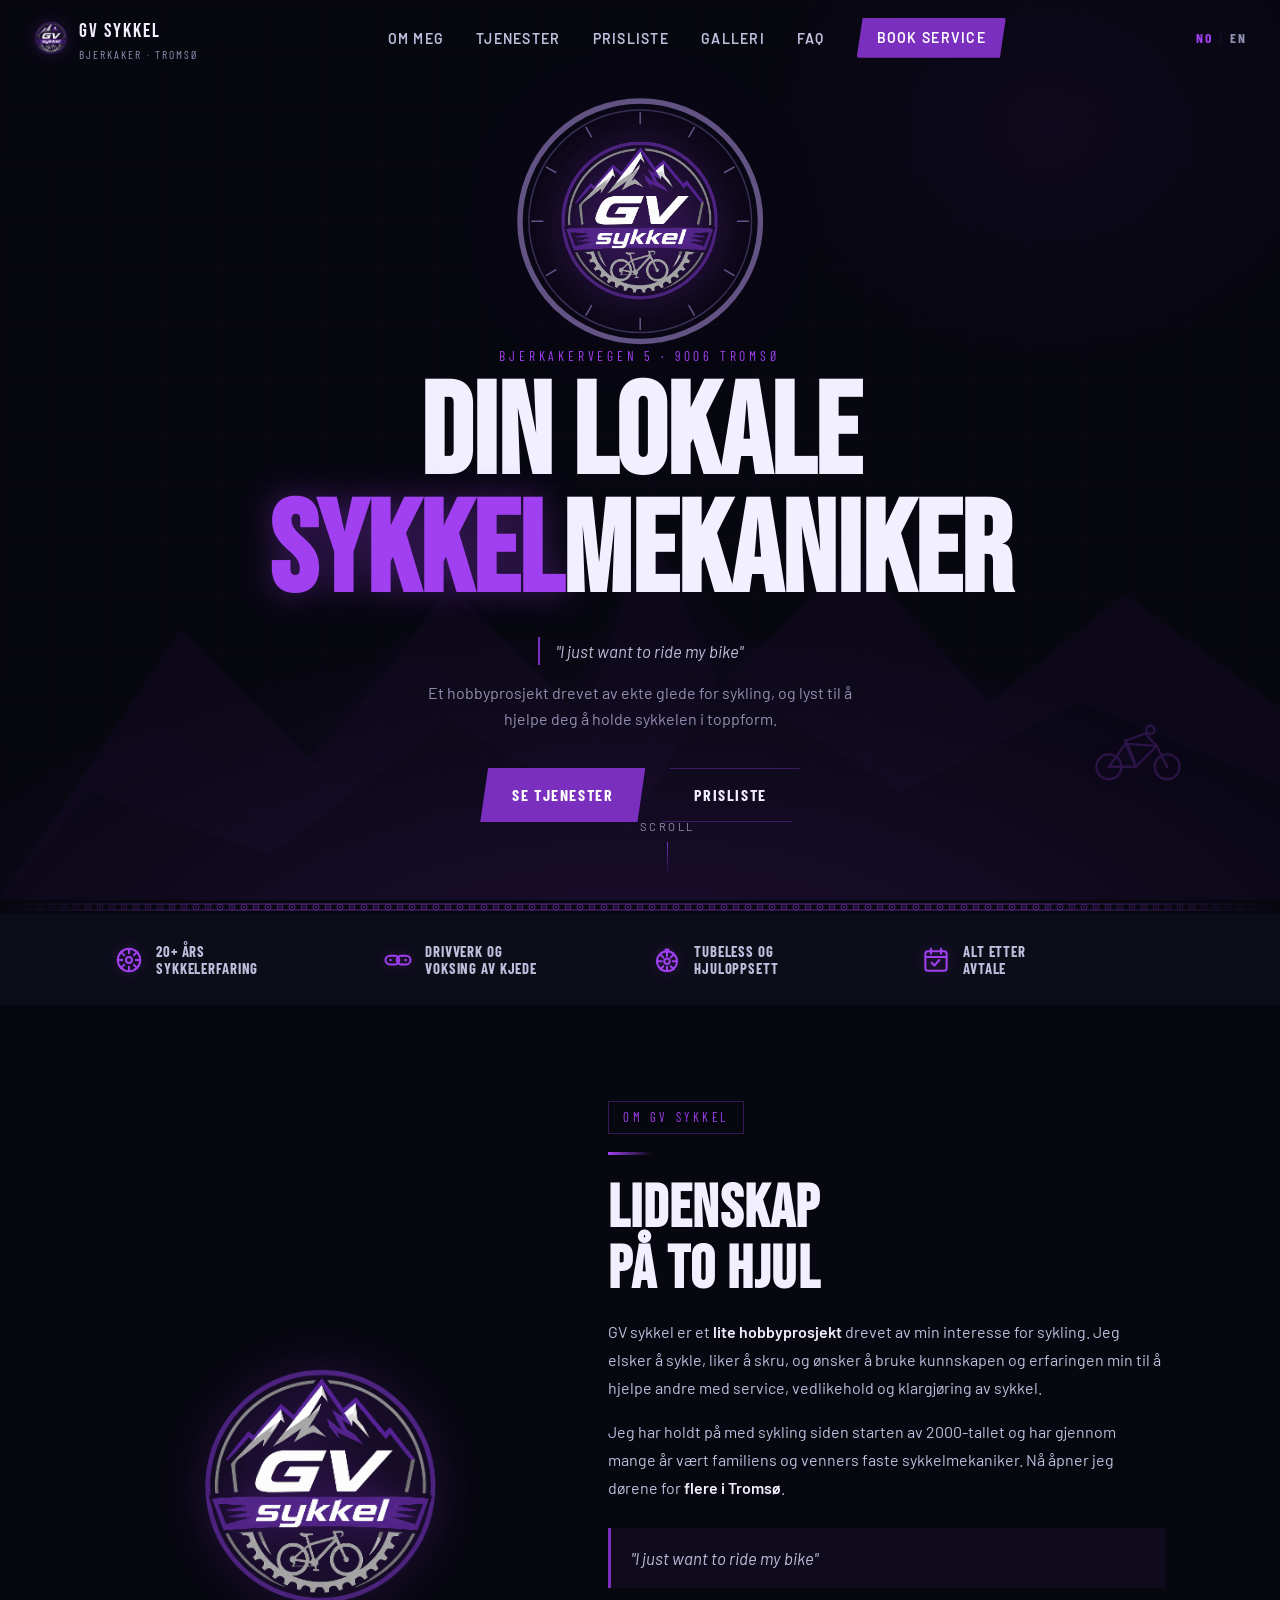
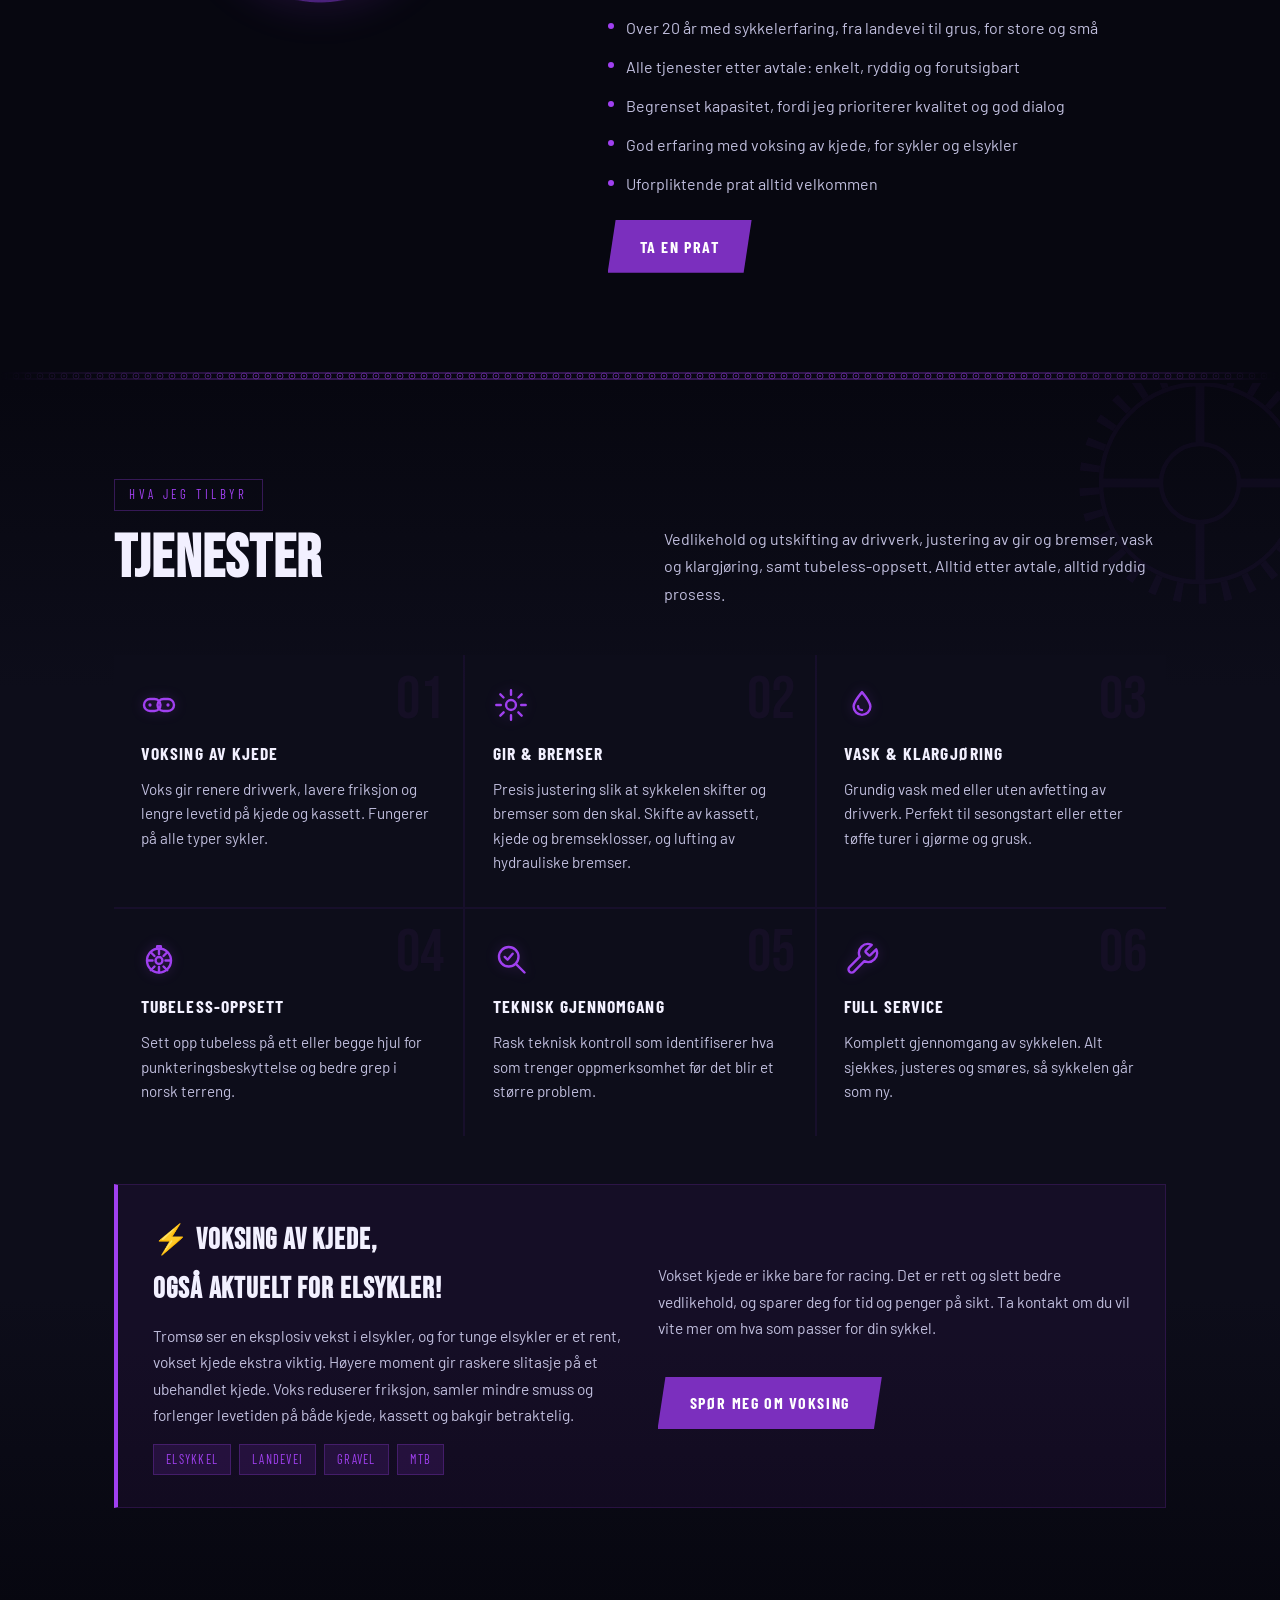
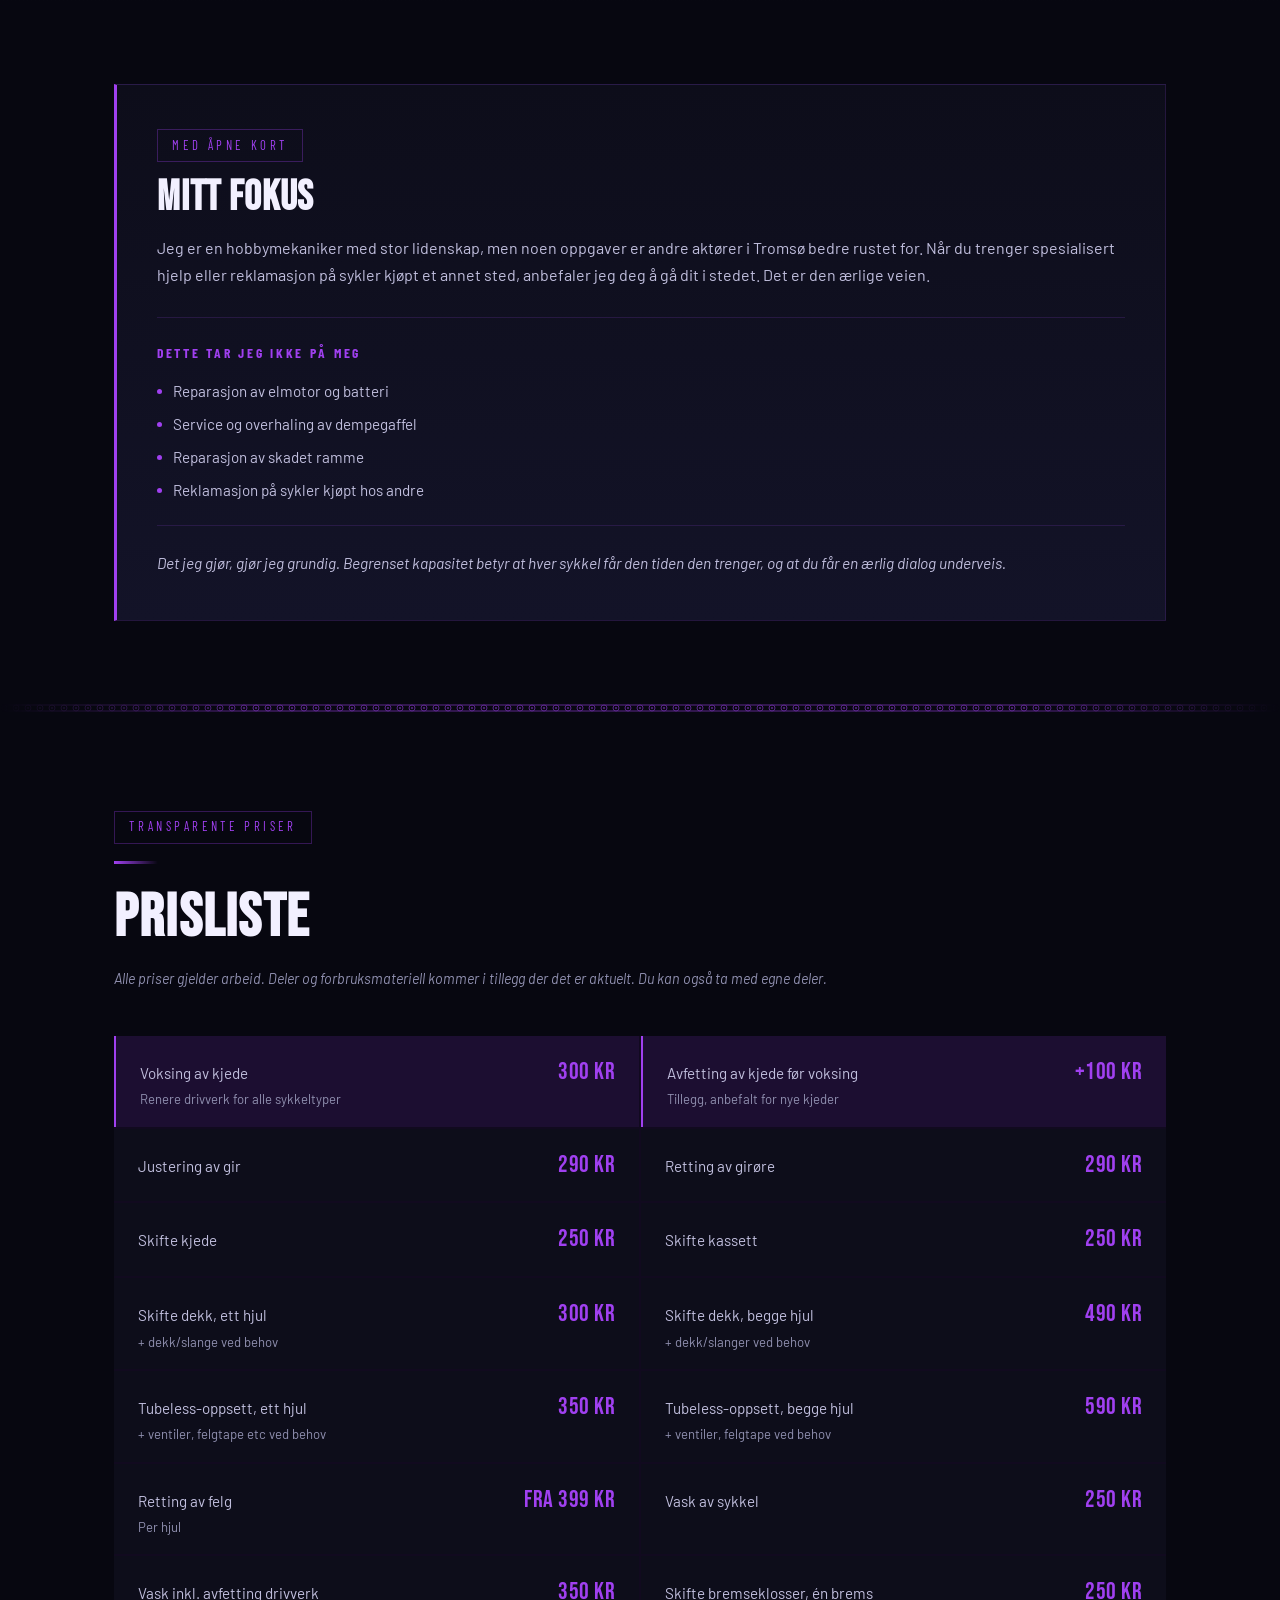
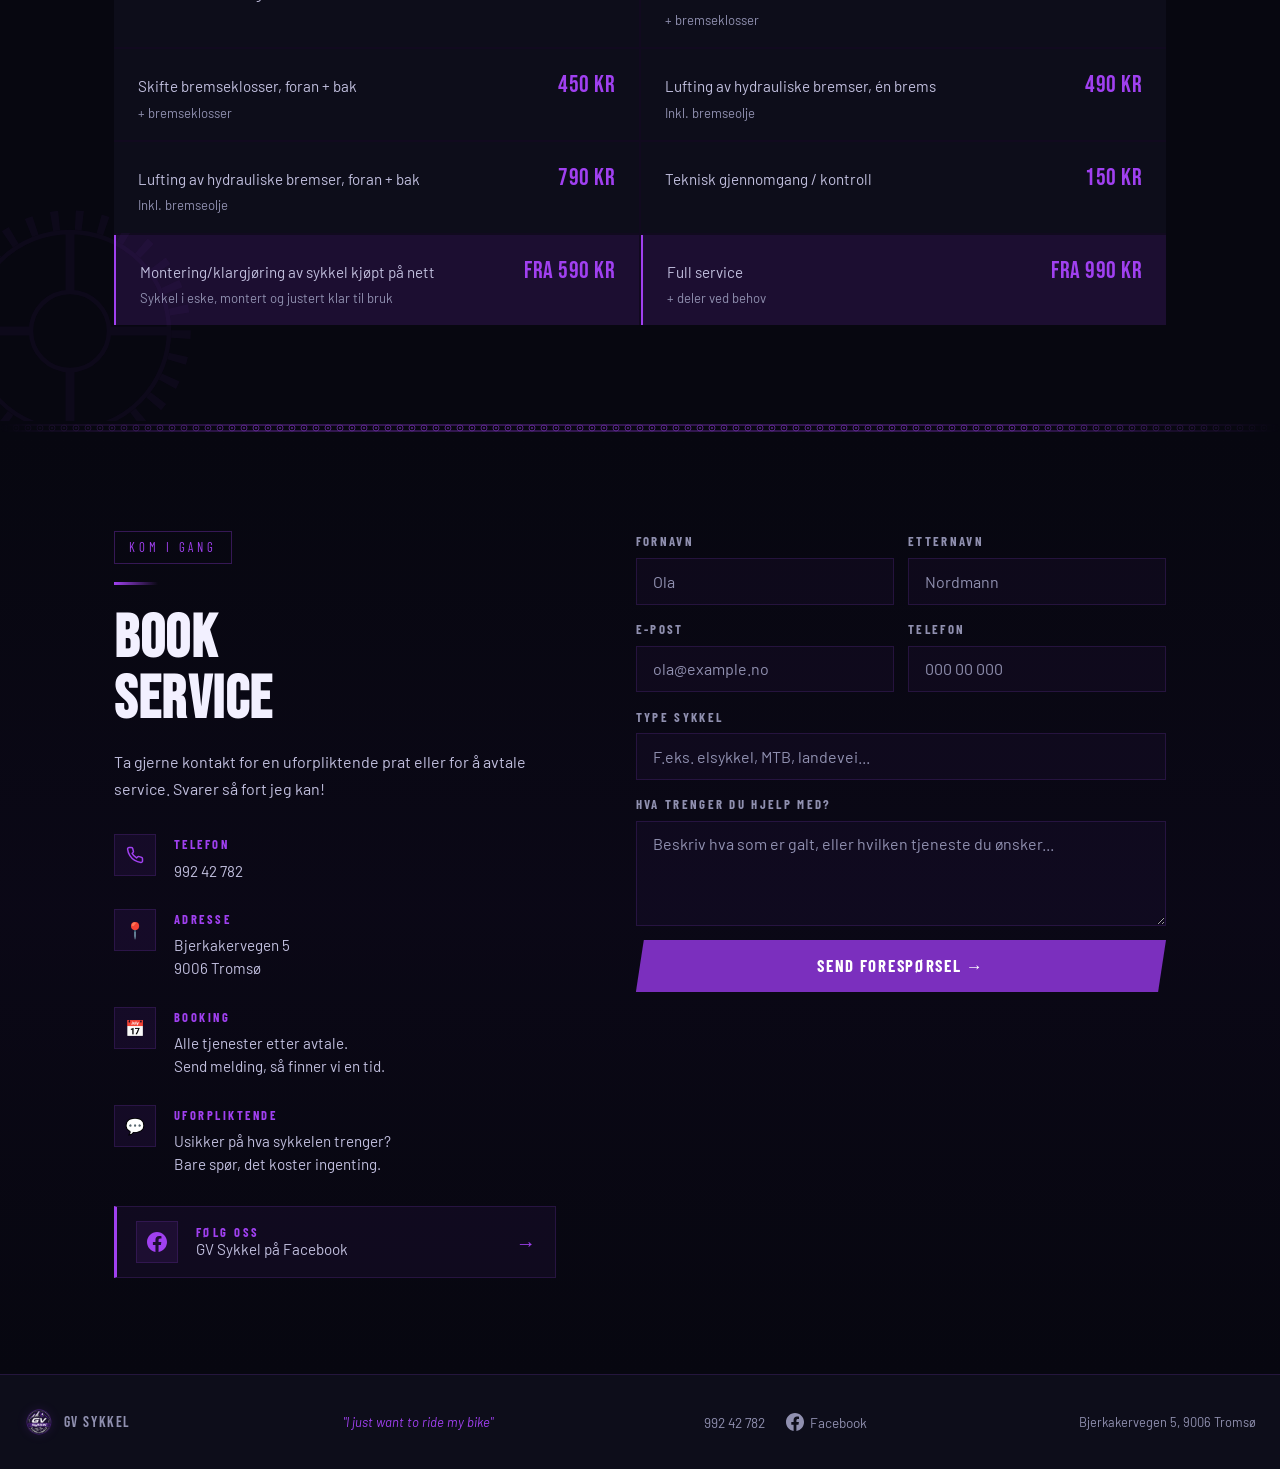
==== commit 44b58973: "Prisliste: legg til Retting av girøre (290 kr) Co-Authored-By: Claude Sonnet 4.6 <noreply@anthropic." ====
--- a/index.html
+++ b/index.html
@@ -339,6 +339,7 @@
         <div class="p-price">+100 kr</div>
       </div>
       <div class="p-row"><div class="p-name" data-en="Gear adjustment">Justering av gir</div><div class="p-price">290 kr</div></div>
+      <div class="p-row"><div class="p-name" data-en="Derailleur hanger alignment">Retting av girøre</div><div class="p-price">290 kr</div></div>
       <div class="p-row"><div class="p-name" data-en="Chain replacement">Skifte kjede</div><div class="p-price">250 kr</div></div>
       <div class="p-row"><div class="p-name" data-en="Cassette replacement">Skifte kassett</div><div class="p-price">250 kr</div></div>
       <div class="p-row">
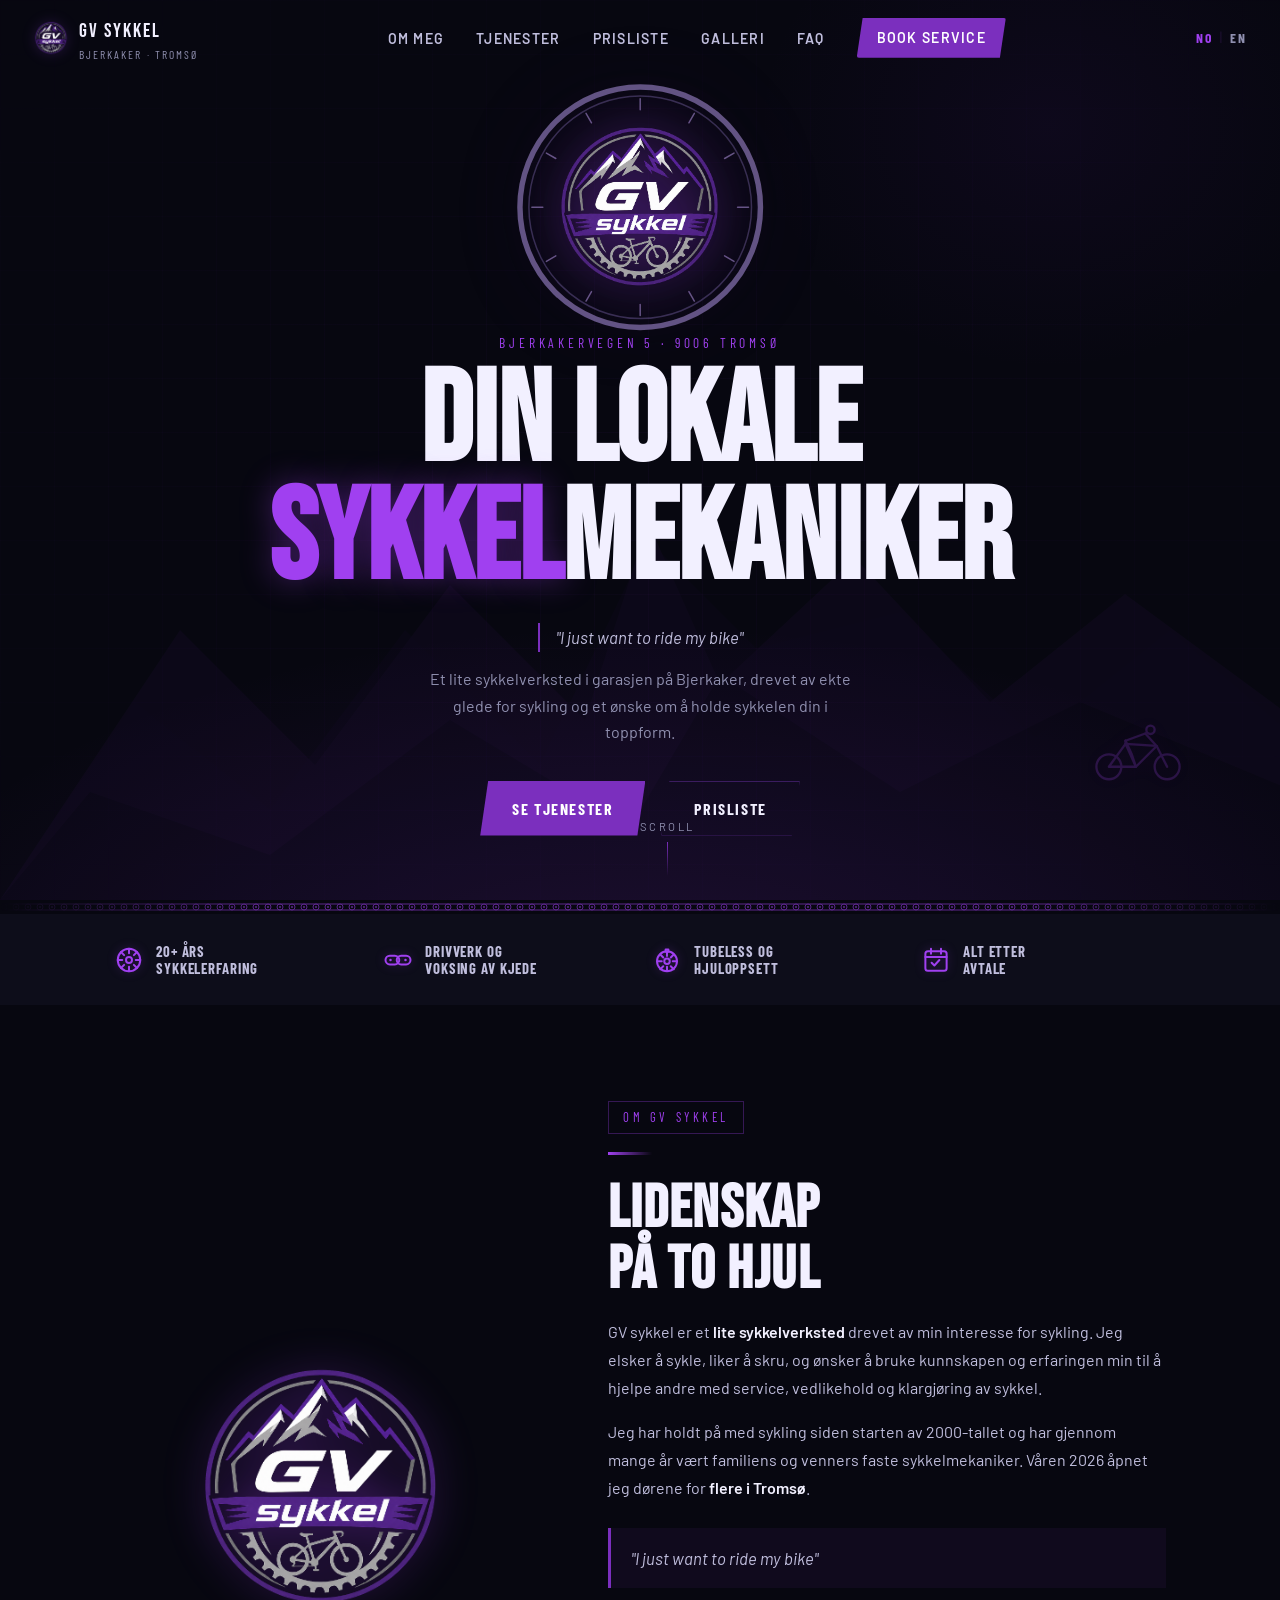
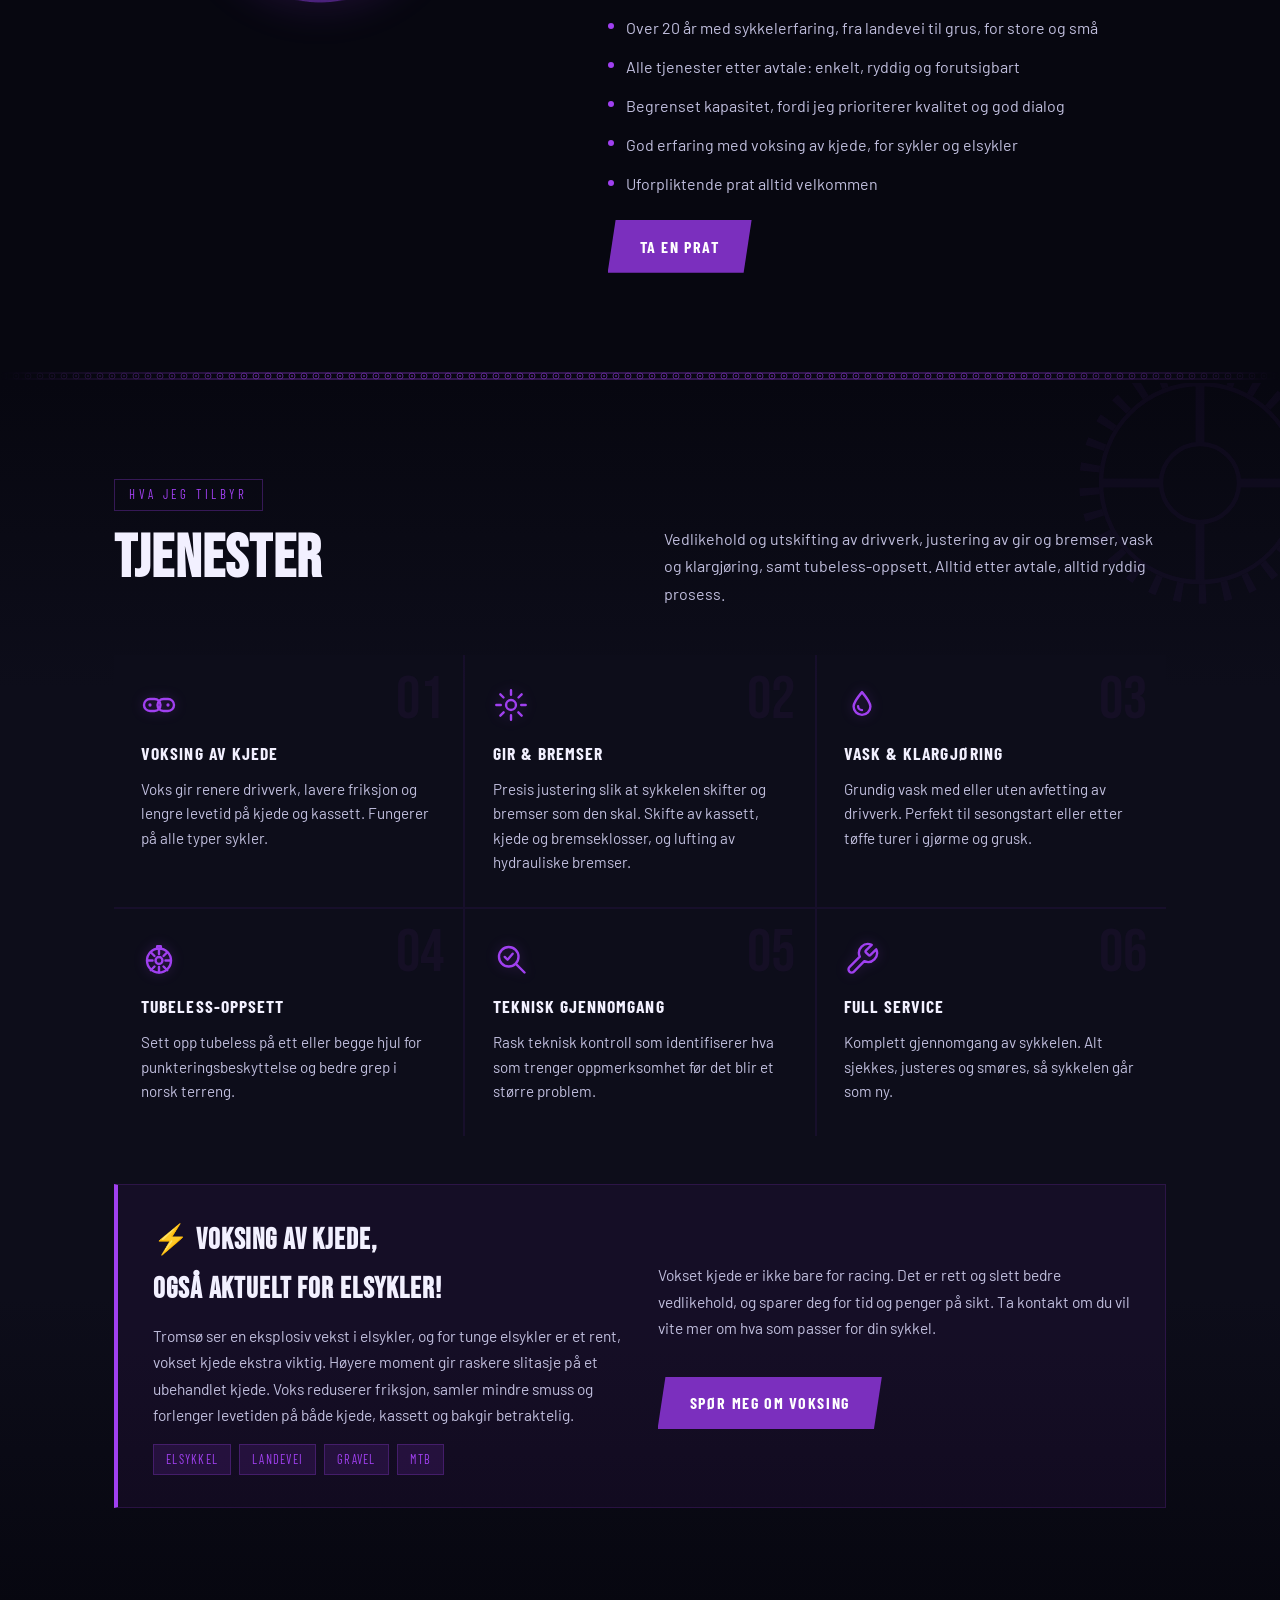
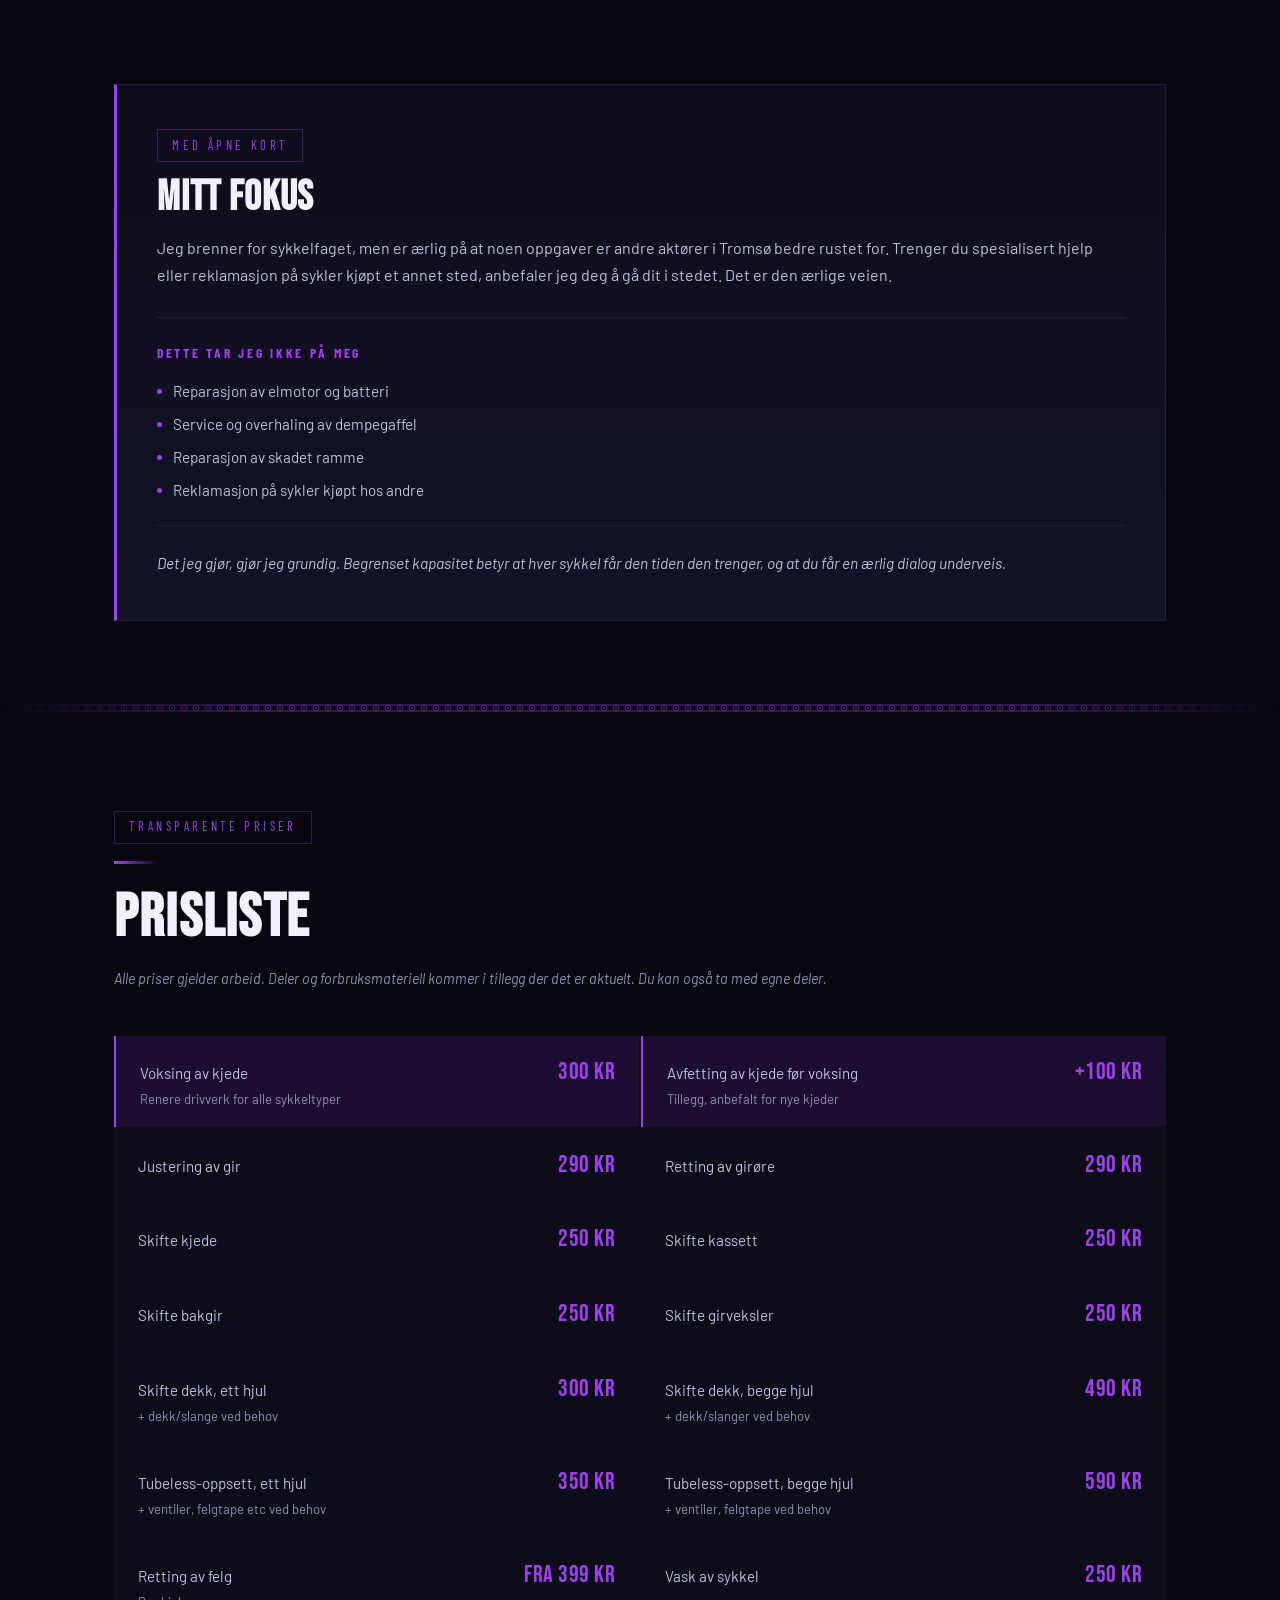
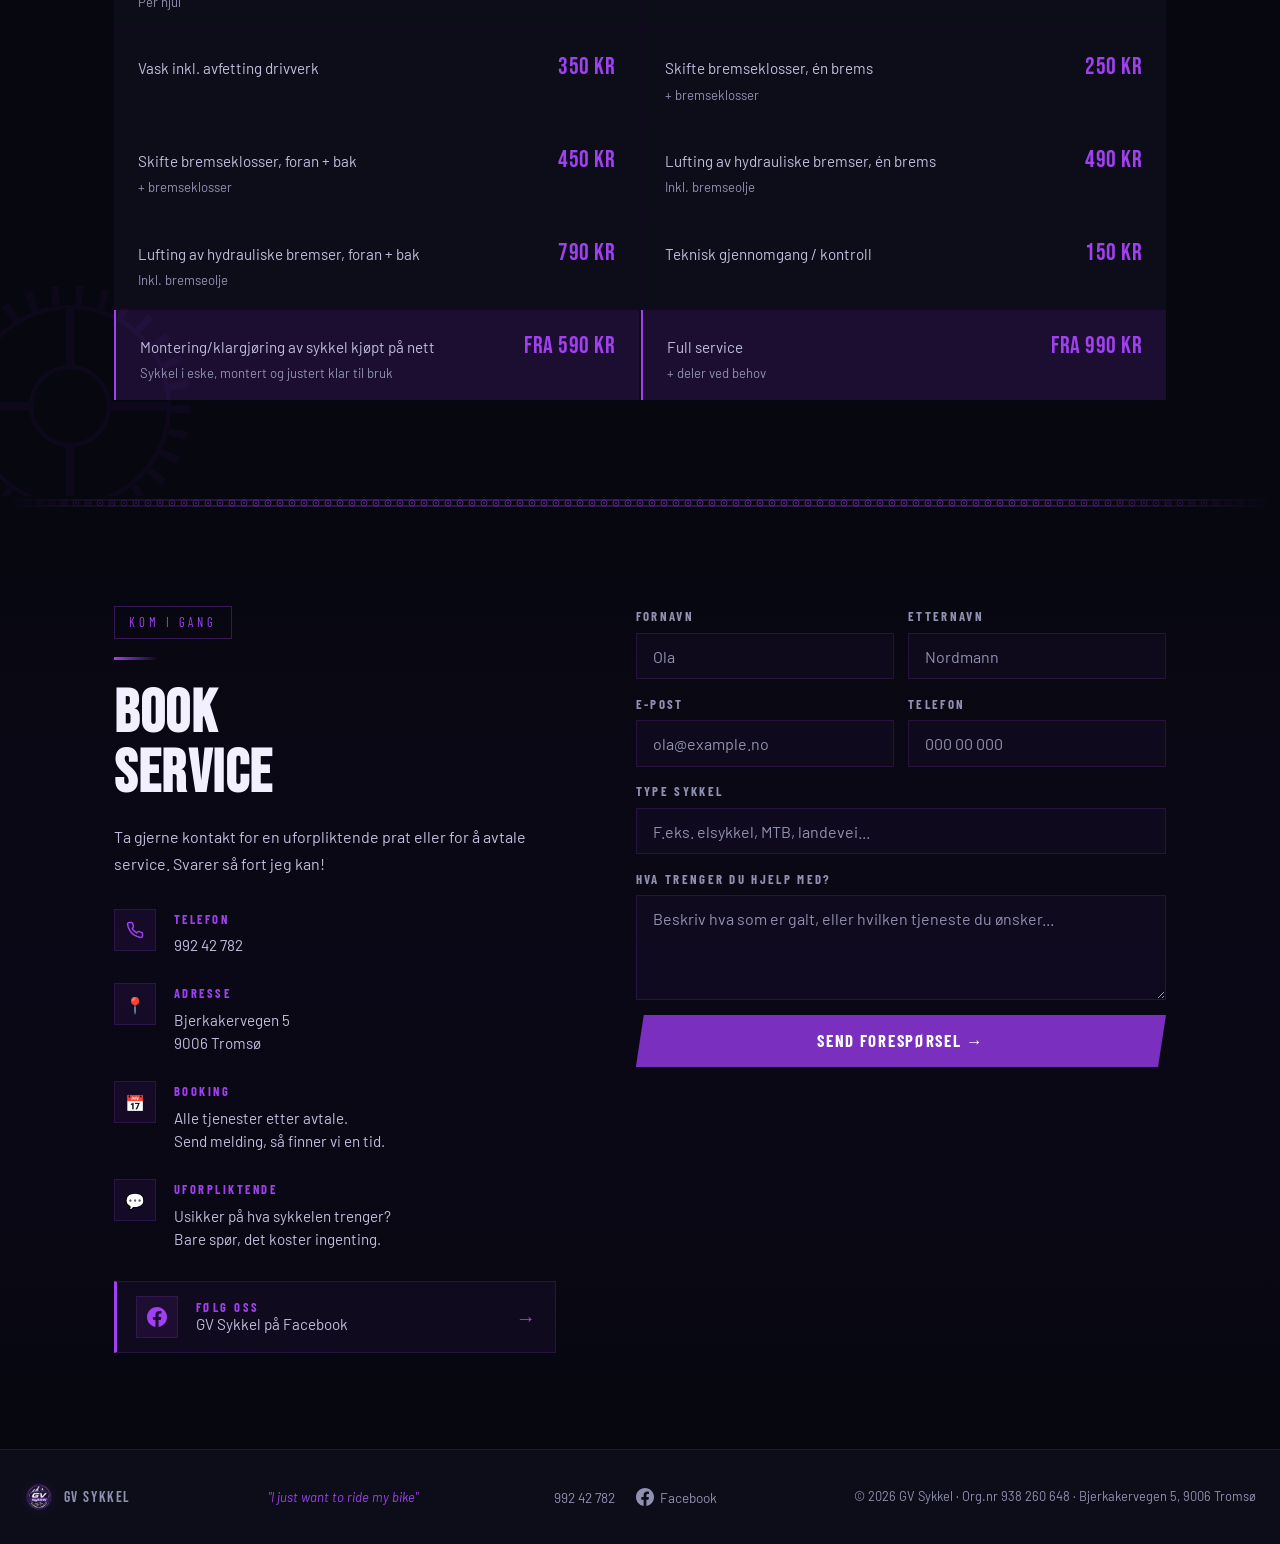
==== commit 7dbf7cb1: "oppdatering etter ENK registrering" ====
--- a/index.html
+++ b/index.html
@@ -30,6 +30,7 @@
   "logo": "https://www.gvsykkel.no/logo.png",
   "url": "https://www.gvsykkel.no/",
   "telephone": "+4799242782",
+  "taxID": "938260648",
   "priceRange": "$$",
   "address": {
     "@type": "PostalAddress",
@@ -124,7 +125,7 @@
     <p class="hero-eyebrow">Bjerkakervegen 5 &middot; 9006 Tromsø</p>
     <h1 class="hero-title" data-en="YOUR LOCAL<br><span class='hi'>BIKE</span> MECHANIC">DIN LOKALE<br><span class="hi">SYKKEL</span>MEKANIKER</h1>
     <p class="hero-quote">"I just want to ride my bike"</p>
-    <p class="hero-sub" data-en="A hobby project driven by genuine love for cycling, and a wish to help you keep your bike in top shape.">Et hobbyprosjekt drevet av ekte glede for sykling, og lyst til å hjelpe deg å holde sykkelen i toppform.</p>
+    <p class="hero-sub" data-en="A small bike workshop in a garage at Bjerkaker, driven by a genuine love of cycling and a wish to keep your bike in top shape.">Et lite sykkelverksted i garasjen på Bjerkaker, drevet av ekte glede for sykling og et ønske om å holde sykkelen din i toppform.</p>
     <div class="hero-btns">
       <a href="#tjenester" class="btn"><span data-en="View services">Se tjenester</span></a>
       <a href="#prisliste" class="btn-ghost" data-en="Prices">Prisliste</a>
@@ -171,8 +172,8 @@
         <div class="tag" data-en="About GV Sykkel">Om GV Sykkel</div>
         <div class="accent-line"></div>
         <h2 class="h2" data-en="PASSION<br>ON TWO WHEELS">LIDENSKAP<br>PÅ TO HJUL</h2>
-        <p class="body-text" data-en="GV Sykkel is a <strong>small hobby project</strong> driven by my passion for cycling. I love to ride, I enjoy wrenching, and I want to use my knowledge and experience to help others with service, maintenance and bike preparation.">GV sykkel er et <strong>lite hobbyprosjekt</strong> drevet av min interesse for sykling. Jeg elsker å sykle, liker å skru, og ønsker å bruke kunnskapen og erfaringen min til å hjelpe andre med service, vedlikehold og klargjøring av sykkel.</p>
-        <p class="body-text" data-en="I have been cycling since the early 2000s and have been the regular bike mechanic for family and friends for many years. Now I am opening the doors to <strong>more people in Tromsø</strong>.">Jeg har holdt på med sykling siden starten av 2000-tallet og har gjennom mange år vært familiens og venners faste sykkelmekaniker. Nå åpner jeg dørene for <strong>flere i Tromsø</strong>.</p>
+        <p class="body-text" data-en="GV Sykkel is a <strong>small bike workshop</strong> driven by my passion for cycling. I love to ride, I enjoy wrenching, and I want to use my knowledge and experience to help others with service, maintenance and bike preparation.">GV sykkel er et <strong>lite sykkelverksted</strong> drevet av min interesse for sykling. Jeg elsker å sykle, liker å skru, og ønsker å bruke kunnskapen og erfaringen min til å hjelpe andre med service, vedlikehold og klargjøring av sykkel.</p>
+        <p class="body-text" data-en="I have been cycling since the early 2000s and have been the regular bike mechanic for family and friends for many years. In spring 2026 I opened the doors to <strong>more people in Tromsø</strong>.">Jeg har holdt på med sykling siden starten av 2000-tallet og har gjennom mange år vært familiens og venners faste sykkelmekaniker. Våren 2026 åpnet jeg dørene for <strong>flere i Tromsø</strong>.</p>
         <div class="pullquote">"I just want to ride my bike"</div>
         <div class="check-list">
           <div class="check-item"><div class="dot"></div><span data-en="Over 20 years of cycling experience, from road to gravel, for young and old">Over 20 år med sykkelerfaring, fra landevei til grus, for store og små</span></div>
@@ -295,7 +296,7 @@
     <div class="boundaries-card reveal">
       <div class="tag" data-en="Straight talk">Med åpne kort</div>
       <h2 class="h2" data-en="MY FOCUS">MITT FOKUS</h2>
-      <p class="boundaries-intro" data-en="I'm a hobby mechanic with great passion, but some jobs are better handled by other shops in Tromsø. When you need specialised help or a warranty claim on bikes bought elsewhere, I recommend you go there instead. That's the honest way.">Jeg er en hobbymekaniker med stor lidenskap, men noen oppgaver er andre aktører i Tromsø bedre rustet for. Når du trenger spesialisert hjelp eller reklamasjon på sykler kjøpt et annet sted, anbefaler jeg deg å gå dit i stedet. Det er den ærlige veien.</p>
+      <p class="boundaries-intro" data-en="I'm passionate about the craft, but I'm honest that some jobs are better suited to other shops in Tromsø. If you need specialised help or a warranty claim on a bike bought elsewhere, I'd recommend going there instead. That's the honest way.">Jeg brenner for sykkelfaget, men er ærlig på at noen oppgaver er andre aktører i Tromsø bedre rustet for. Trenger du spesialisert hjelp eller reklamasjon på sykler kjøpt et annet sted, anbefaler jeg deg å gå dit i stedet. Det er den ærlige veien.</p>
       <div class="boundaries-grid">
         <div class="boundaries-col">
           <h4 data-en="What I don't take on">Dette tar jeg ikke på meg</h4>
@@ -342,6 +343,8 @@
       <div class="p-row"><div class="p-name" data-en="Derailleur hanger alignment">Retting av girøre</div><div class="p-price">290 kr</div></div>
       <div class="p-row"><div class="p-name" data-en="Chain replacement">Skifte kjede</div><div class="p-price">250 kr</div></div>
       <div class="p-row"><div class="p-name" data-en="Cassette replacement">Skifte kassett</div><div class="p-price">250 kr</div></div>
+      <div class="p-row"><div class="p-name" data-en="Rear derailleur replacement">Skifte bakgir</div><div class="p-price">250 kr</div></div>
+      <div class="p-row"><div class="p-name" data-en="Shifter replacement">Skifte girveksler</div><div class="p-price">250 kr</div></div>
       <div class="p-row">
         <div class="p-name" data-en="Tyre change, one wheel<small>+ tyre/tube if needed</small>">Skifte dekk, ett hjul<small>+ dekk/slange ved behov</small></div>
         <div class="p-price">300 kr</div>
@@ -498,7 +501,7 @@
       <span>Facebook</span>
     </a>
   </div>
-  <small>Bjerkakervegen 5, 9006 Tromsø</small>
+  <small>© 2026 GV Sykkel · Org.nr 938 260 648 · Bjerkakervegen 5, 9006 Tromsø</small>
 </footer>
 
 <script src="script.js" defer></script>
--- a/styles.css
+++ b/styles.css
@@ -717,6 +717,7 @@
   background:var(--bg2);border:1px solid var(--border);
   border-left:3px solid var(--purple-hi);overflow:hidden;
 }
+.ba-card.wide{grid-column:1/-1}
 .ba-card img{width:100%;height:auto;display:block;transition:transform .45s}
 .ba-card:hover img{transform:scale(1.025)}
 .ba-cap{
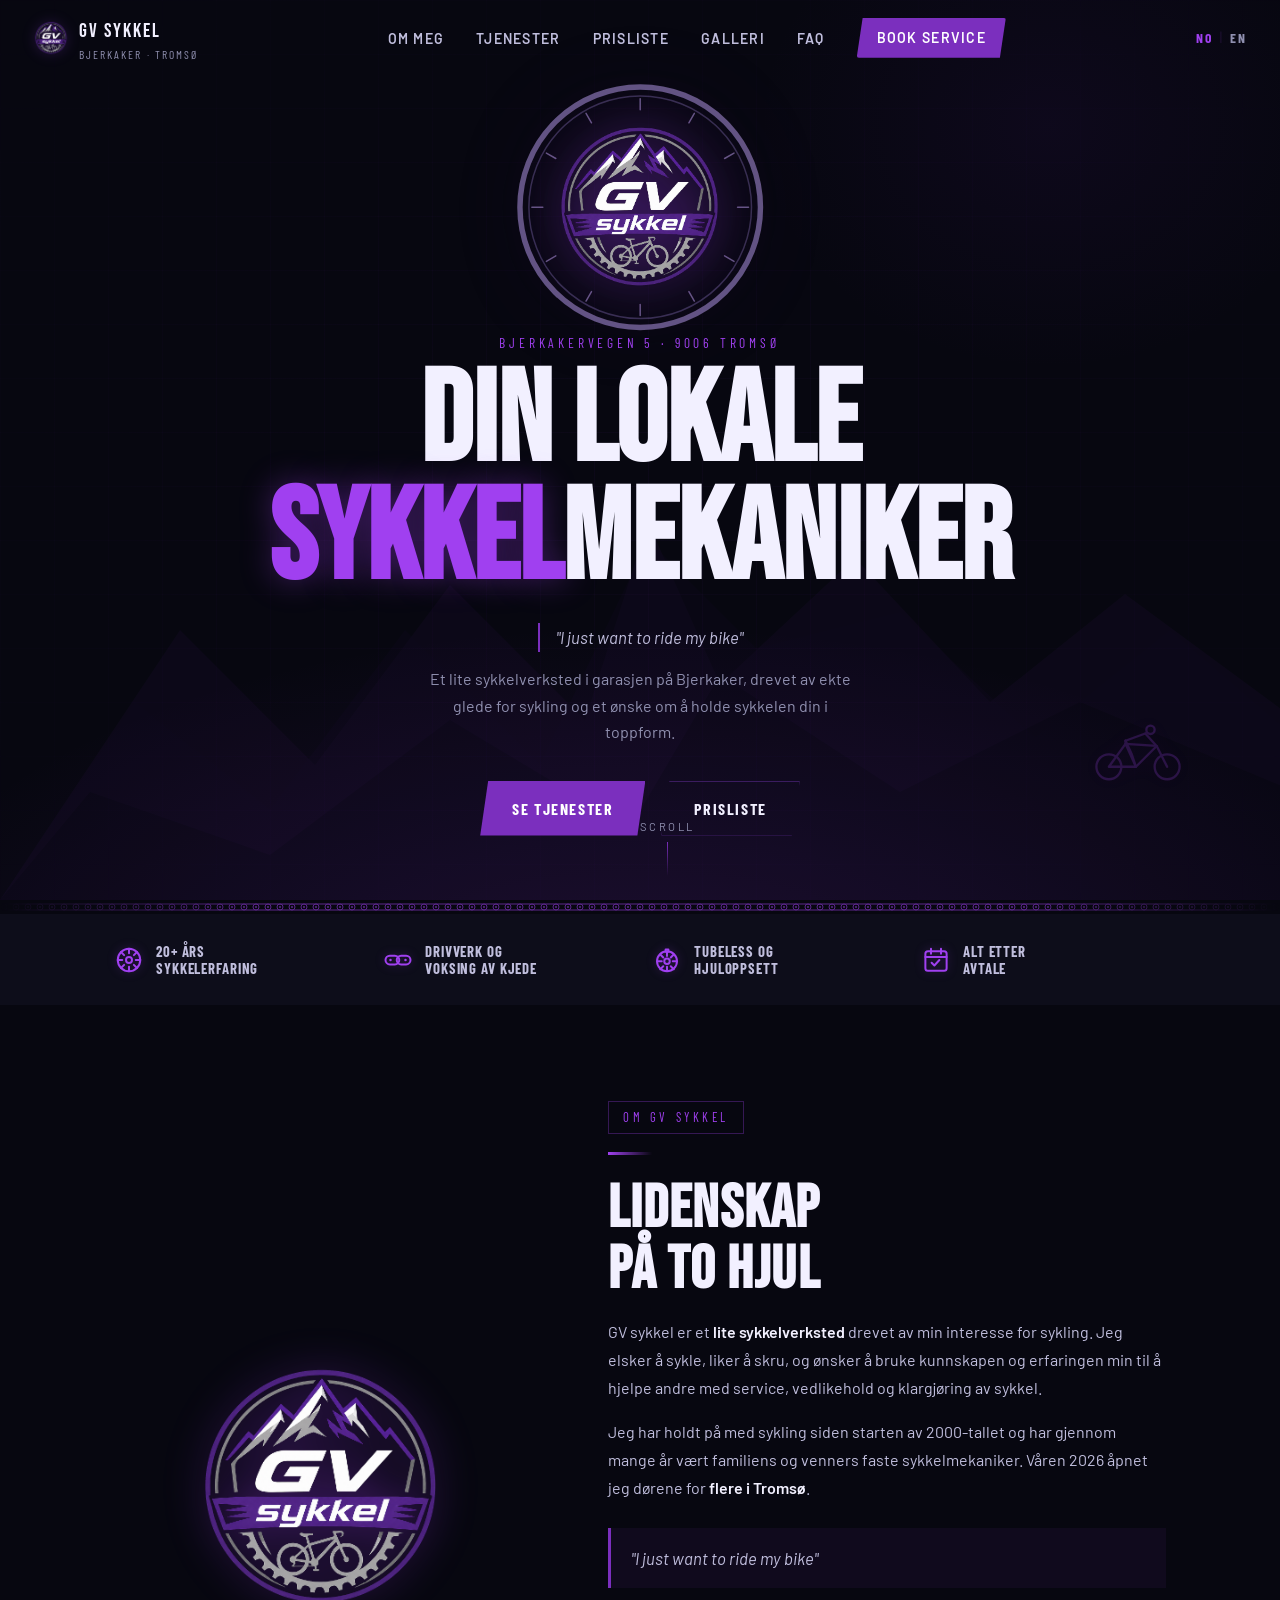
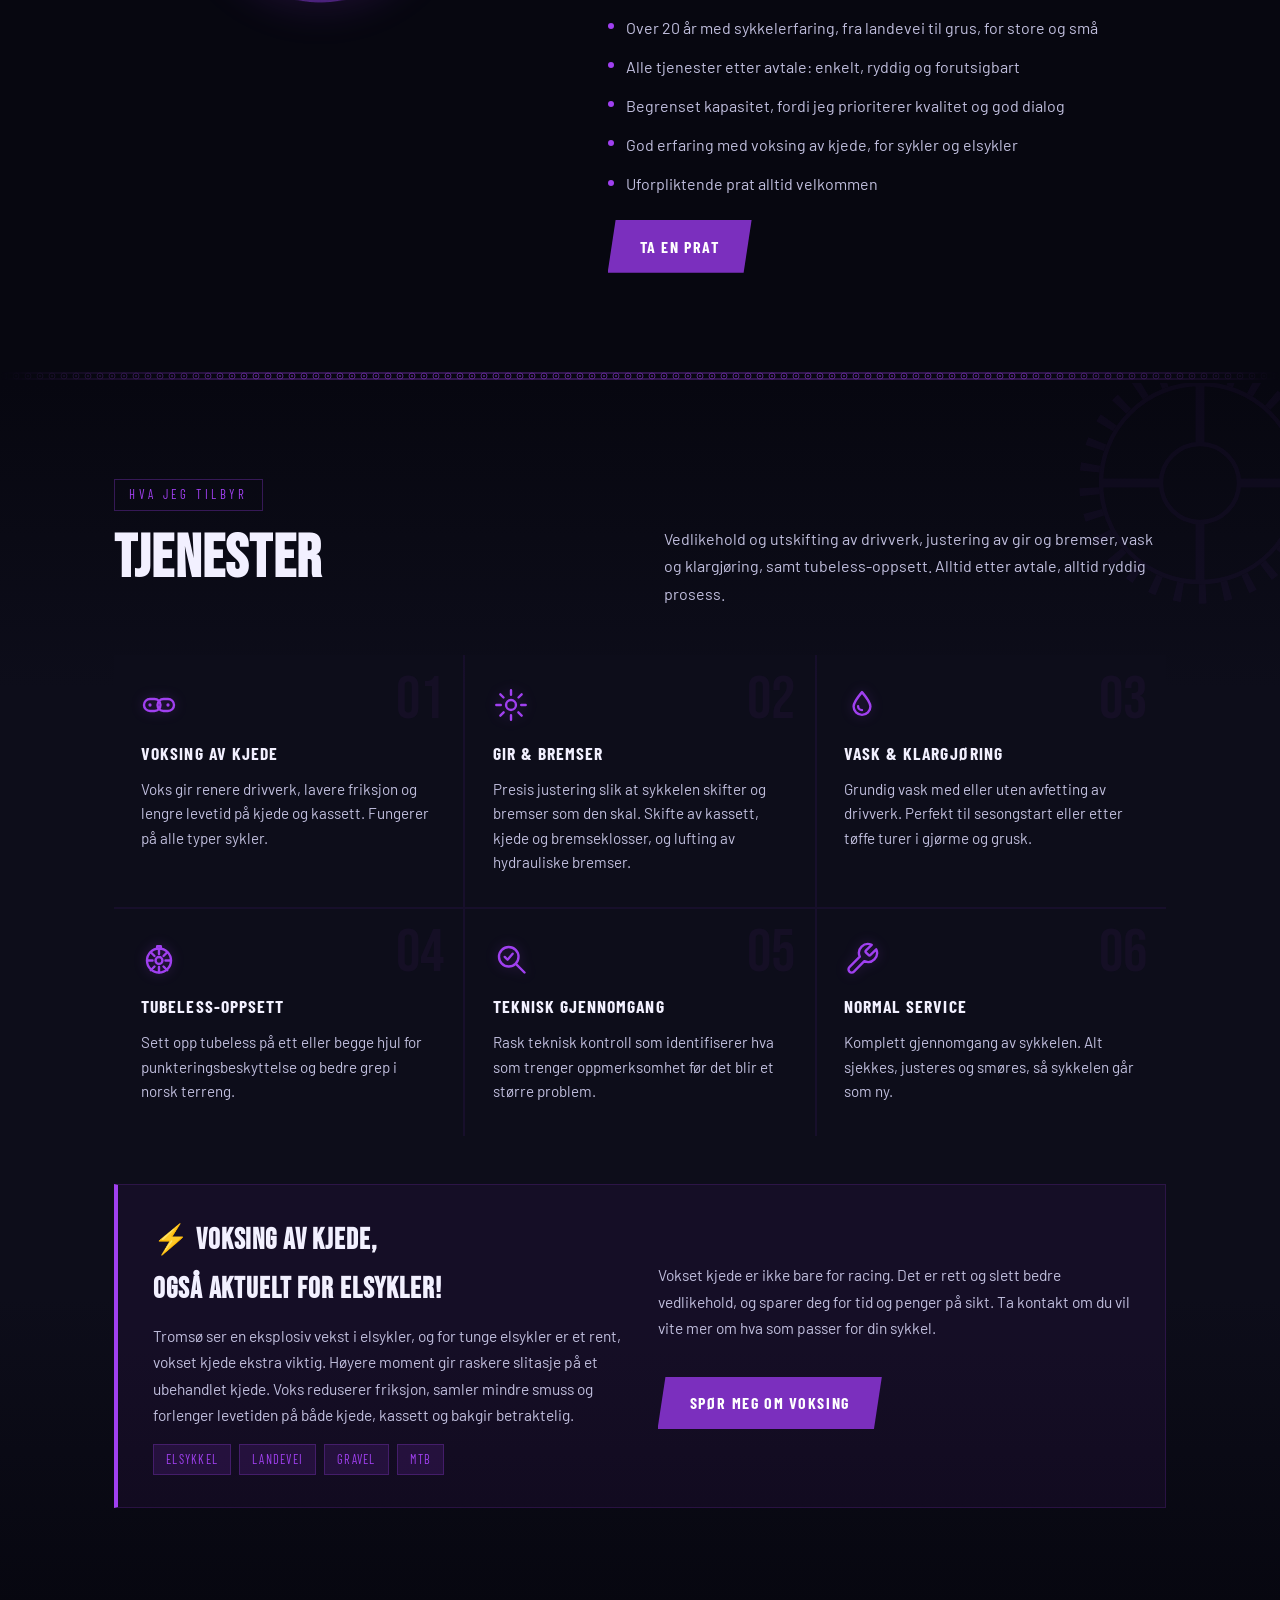
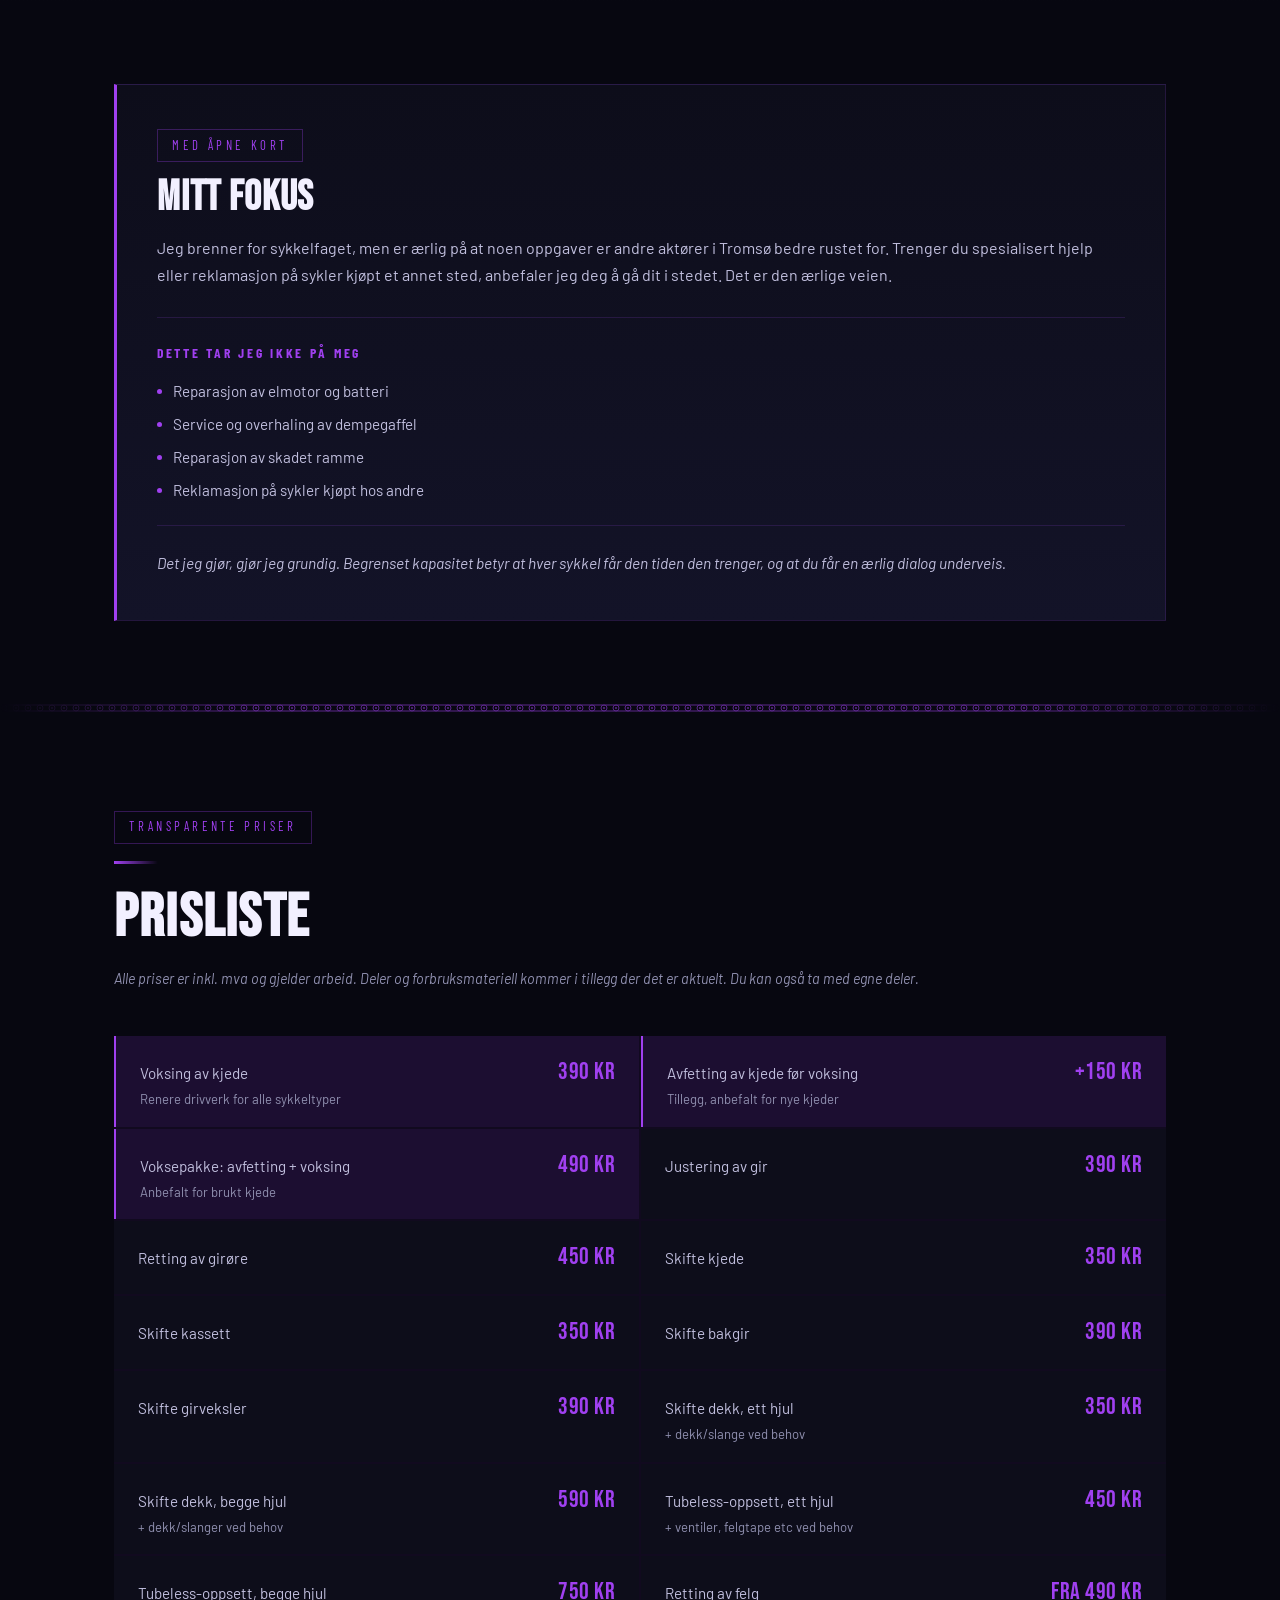
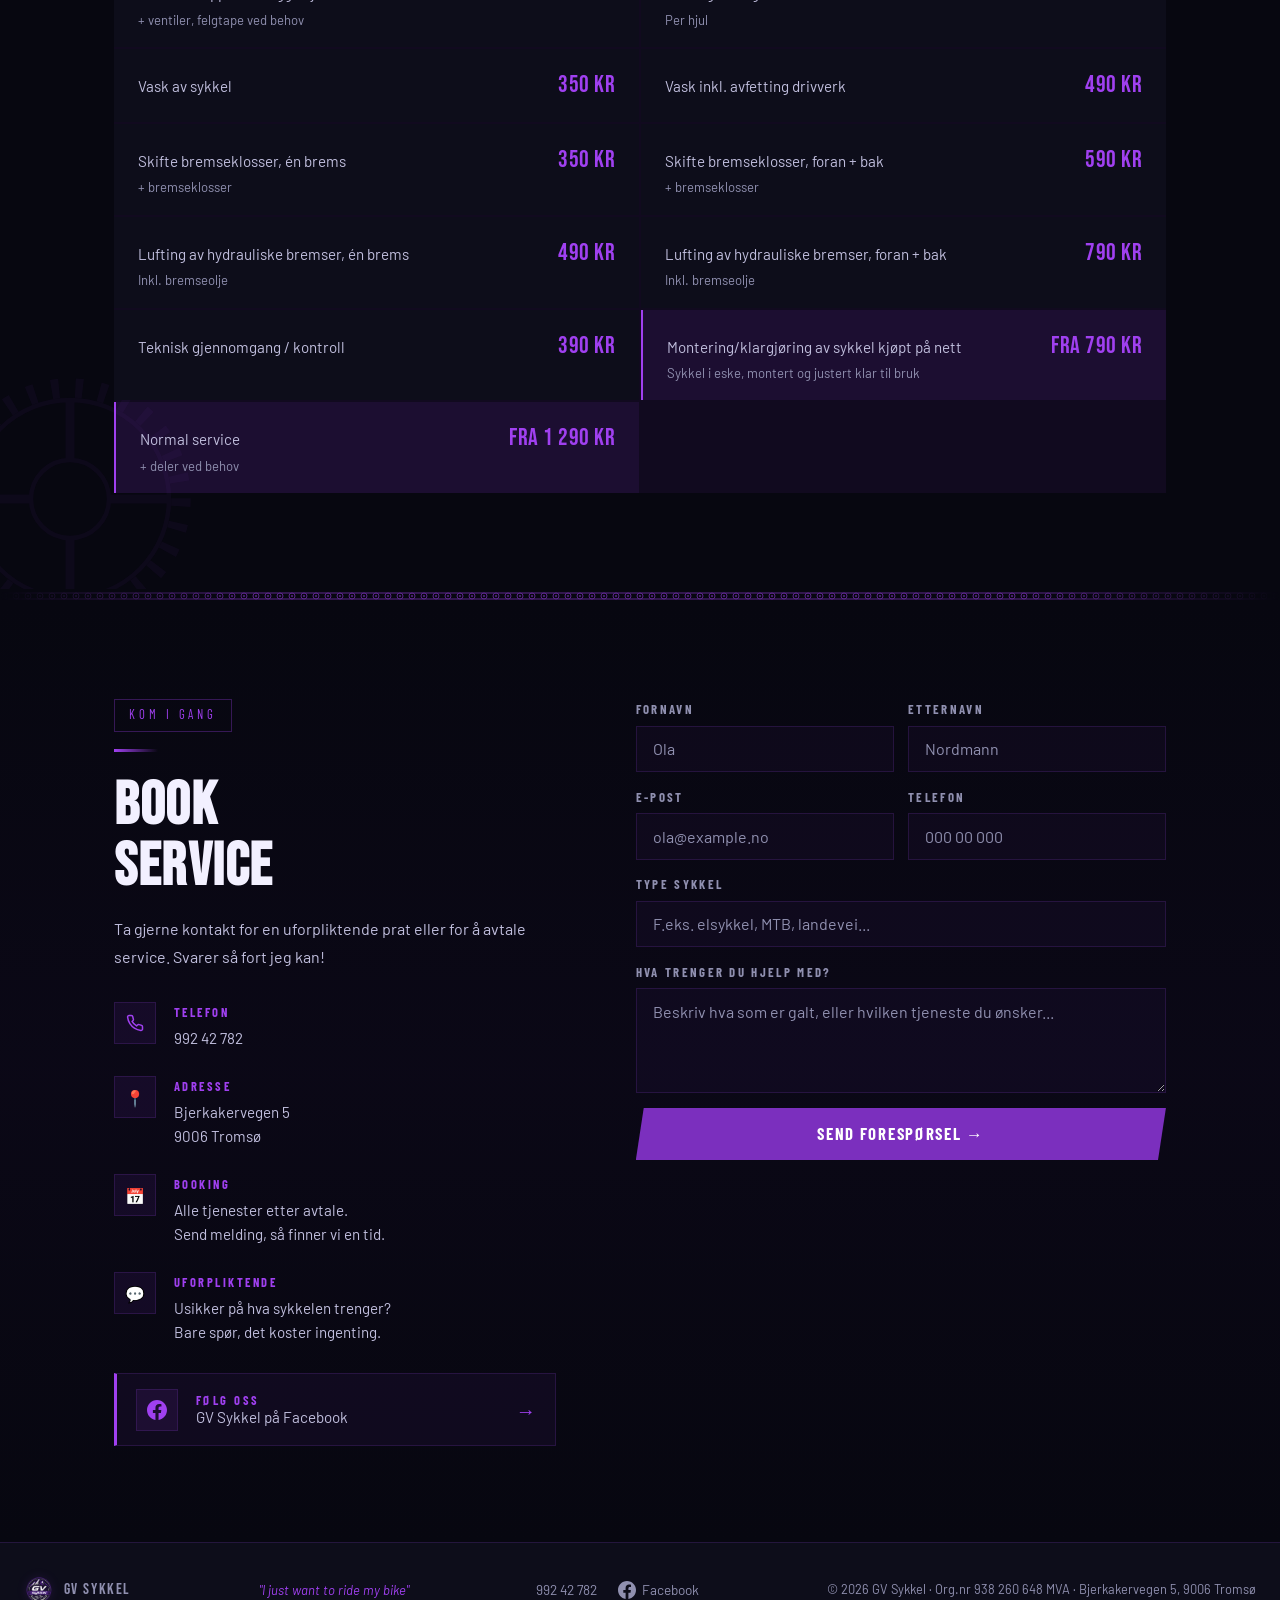
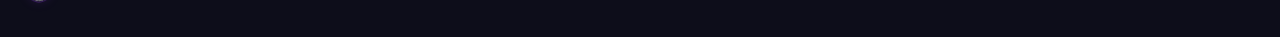
==== commit f6a36c2b: "Prisjustering og mva-registrering - Alle priser vist inkl. 25 % mva, justert til nye satser (prislis" ====
--- a/index.html
+++ b/index.html
@@ -31,6 +31,7 @@
   "url": "https://www.gvsykkel.no/",
   "telephone": "+4799242782",
   "taxID": "938260648",
+  "vatID": "NO938260648MVA",
   "priceRange": "$$",
   "address": {
     "@type": "PostalAddress",
@@ -262,7 +263,7 @@
         <svg class="card-icon" viewBox="0 0 24 24" fill="none" stroke="currentColor" stroke-width="1.6" stroke-linecap="round" stroke-linejoin="round" aria-hidden="true">
           <path d="M14.7 6.3a1 1 0 0 0 0 1.4l1.6 1.6a1 1 0 0 0 1.4 0l3.77-3.77a6 6 0 0 1-7.94 7.94l-6.91 6.91a2.12 2.12 0 0 1-3-3l6.91-6.91a6 6 0 0 1 7.94-7.94l-3.76 3.76z"/>
         </svg>
-        <div class="card-title" data-en="Full Service">Full Service</div>
+        <div class="card-title" data-en="Normal Service">Normal Service</div>
         <p class="card-desc" data-en="A complete overhaul of the bike. Everything is checked, adjusted and lubricated, so the bike runs like new.">Komplett gjennomgang av sykkelen. Alt sjekkes, justeres og smøres, så sykkelen går som ny.</p>
       </div>
     </div>
@@ -328,52 +329,56 @@
       <div class="tag" data-en="Transparent prices">Transparente priser</div>
       <div class="accent-line"></div>
       <h2 class="h2" data-en="PRICE LIST">PRISLISTE</h2>
-      <p class="price-note" data-en="All prices are for labour. Parts and consumables come in addition where applicable. You're welcome to bring your own parts too.">Alle priser gjelder arbeid. Deler og forbruksmateriell kommer i tillegg der det er aktuelt. Du kan også ta med egne deler.</p>
+      <p class="price-note" data-en="All prices include VAT and are for labour. Parts and consumables come in addition where applicable. You're welcome to bring your own parts too.">Alle priser er inkl. mva og gjelder arbeid. Deler og forbruksmateriell kommer i tillegg der det er aktuelt. Du kan også ta med egne deler.</p>
     </div>
     <div class="grid-prices reveal">
       <div class="p-row p-featured">
         <div class="p-name" data-en="Chain waxing<small>Cleaner drivetrain for all bike types</small>">Voksing av kjede<small>Renere drivverk for alle sykkeltyper</small></div>
-        <div class="p-price">300 kr</div>
+        <div class="p-price">390 kr</div>
       </div>
       <div class="p-row p-featured">
         <div class="p-name" data-en="Degreasing before waxing<small>Add-on, recommended for new chains</small>">Avfetting av kjede før voksing<small>Tillegg, anbefalt for nye kjeder</small></div>
-        <div class="p-price">+100 kr</div>
-      </div>
-      <div class="p-row"><div class="p-name" data-en="Gear adjustment">Justering av gir</div><div class="p-price">290 kr</div></div>
-      <div class="p-row"><div class="p-name" data-en="Derailleur hanger alignment">Retting av girøre</div><div class="p-price">290 kr</div></div>
-      <div class="p-row"><div class="p-name" data-en="Chain replacement">Skifte kjede</div><div class="p-price">250 kr</div></div>
-      <div class="p-row"><div class="p-name" data-en="Cassette replacement">Skifte kassett</div><div class="p-price">250 kr</div></div>
-      <div class="p-row"><div class="p-name" data-en="Rear derailleur replacement">Skifte bakgir</div><div class="p-price">250 kr</div></div>
-      <div class="p-row"><div class="p-name" data-en="Shifter replacement">Skifte girveksler</div><div class="p-price">250 kr</div></div>
+        <div class="p-price">+150 kr</div>
+      </div>
+      <div class="p-row p-featured">
+        <div class="p-name" data-en="Wax package: degreasing + waxing<small>Recommended for a used chain</small>">Voksepakke: avfetting + voksing<small>Anbefalt for brukt kjede</small></div>
+        <div class="p-price">490 kr</div>
+      </div>
+      <div class="p-row"><div class="p-name" data-en="Gear adjustment">Justering av gir</div><div class="p-price">390 kr</div></div>
+      <div class="p-row"><div class="p-name" data-en="Derailleur hanger alignment">Retting av girøre</div><div class="p-price">450 kr</div></div>
+      <div class="p-row"><div class="p-name" data-en="Chain replacement">Skifte kjede</div><div class="p-price">350 kr</div></div>
+      <div class="p-row"><div class="p-name" data-en="Cassette replacement">Skifte kassett</div><div class="p-price">350 kr</div></div>
+      <div class="p-row"><div class="p-name" data-en="Rear derailleur replacement">Skifte bakgir</div><div class="p-price">390 kr</div></div>
+      <div class="p-row"><div class="p-name" data-en="Shifter replacement">Skifte girveksler</div><div class="p-price">390 kr</div></div>
       <div class="p-row">
         <div class="p-name" data-en="Tyre change, one wheel<small>+ tyre/tube if needed</small>">Skifte dekk, ett hjul<small>+ dekk/slange ved behov</small></div>
-        <div class="p-price">300 kr</div>
+        <div class="p-price">350 kr</div>
       </div>
       <div class="p-row">
         <div class="p-name" data-en="Tyre change, both wheels<small>+ tyres/tubes if needed</small>">Skifte dekk, begge hjul<small>+ dekk/slanger ved behov</small></div>
-        <div class="p-price">490 kr</div>
+        <div class="p-price">590 kr</div>
       </div>
       <div class="p-row">
         <div class="p-name" data-en="Tubeless setup, one wheel<small>+ valves, rim tape etc. if needed</small>">Tubeless-oppsett, ett hjul<small>+ ventiler, felgtape etc ved behov</small></div>
+        <div class="p-price">450 kr</div>
+      </div>
+      <div class="p-row">
+        <div class="p-name" data-en="Tubeless setup, both wheels<small>+ valves, rim tape if needed</small>">Tubeless-oppsett, begge hjul<small>+ ventiler, felgtape ved behov</small></div>
+        <div class="p-price">750 kr</div>
+      </div>
+      <div class="p-row">
+        <div class="p-name" data-en="Wheel truing<small>Per wheel</small>">Retting av felg<small>Per hjul</small></div>
+        <div class="p-price" data-en="from 490 kr">fra 490 kr</div>
+      </div>
+      <div class="p-row"><div class="p-name" data-en="Bike wash">Vask av sykkel</div><div class="p-price">350 kr</div></div>
+      <div class="p-row"><div class="p-name" data-en="Wash incl. drivetrain degreasing">Vask inkl. avfetting drivverk</div><div class="p-price">490 kr</div></div>
+      <div class="p-row">
+        <div class="p-name" data-en="Brake pad change, one brake<small>+ brake pads</small>">Skifte bremseklosser, én brems<small>+ bremseklosser</small></div>
         <div class="p-price">350 kr</div>
       </div>
       <div class="p-row">
-        <div class="p-name" data-en="Tubeless setup, both wheels<small>+ valves, rim tape if needed</small>">Tubeless-oppsett, begge hjul<small>+ ventiler, felgtape ved behov</small></div>
+        <div class="p-name" data-en="Brake pad change, front + rear<small>+ brake pads</small>">Skifte bremseklosser, foran + bak<small>+ bremseklosser</small></div>
         <div class="p-price">590 kr</div>
-      </div>
-      <div class="p-row">
-        <div class="p-name" data-en="Wheel truing<small>Per wheel</small>">Retting av felg<small>Per hjul</small></div>
-        <div class="p-price" data-en="from 399 kr">fra 399 kr</div>
-      </div>
-      <div class="p-row"><div class="p-name" data-en="Bike wash">Vask av sykkel</div><div class="p-price">250 kr</div></div>
-      <div class="p-row"><div class="p-name" data-en="Wash incl. drivetrain degreasing">Vask inkl. avfetting drivverk</div><div class="p-price">350 kr</div></div>
-      <div class="p-row">
-        <div class="p-name" data-en="Brake pad change, one brake<small>+ brake pads</small>">Skifte bremseklosser, én brems<small>+ bremseklosser</small></div>
-        <div class="p-price">250 kr</div>
-      </div>
-      <div class="p-row">
-        <div class="p-name" data-en="Brake pad change, front + rear<small>+ brake pads</small>">Skifte bremseklosser, foran + bak<small>+ bremseklosser</small></div>
-        <div class="p-price">450 kr</div>
       </div>
       <div class="p-row">
         <div class="p-name" data-en="Hydraulic brake bleed, one brake<small>Incl. brake fluid</small>">Lufting av hydrauliske bremser, én brems<small>Inkl. bremseolje</small></div>
@@ -383,14 +388,14 @@
         <div class="p-name" data-en="Hydraulic brake bleed, front + rear<small>Incl. brake fluid</small>">Lufting av hydrauliske bremser, foran + bak<small>Inkl. bremseolje</small></div>
         <div class="p-price">790 kr</div>
       </div>
-      <div class="p-row"><div class="p-name" data-en="Technical check / inspection">Teknisk gjennomgang / kontroll</div><div class="p-price">150 kr</div></div>
+      <div class="p-row"><div class="p-name" data-en="Technical check / inspection">Teknisk gjennomgang / kontroll</div><div class="p-price">390 kr</div></div>
       <div class="p-row p-featured">
         <div class="p-name" data-en="Assembly of bike bought online<small>Boxed bike, assembled and adjusted ready to ride</small>">Montering/klargjøring av sykkel kjøpt på nett<small>Sykkel i eske, montert og justert klar til bruk</small></div>
-        <div class="p-price" data-en="from 590 kr">fra 590 kr</div>
+        <div class="p-price" data-en="from 790 kr">fra 790 kr</div>
       </div>
       <div class="p-row p-featured">
-        <div class="p-name" data-en="Full service<small>+ parts if needed</small>">Full service<small>+ deler ved behov</small></div>
-        <div class="p-price" data-en="from 990 kr">fra 990 kr</div>
+        <div class="p-name" data-en="Normal service<small>+ parts if needed</small>">Normal service<small>+ deler ved behov</small></div>
+        <div class="p-price" data-en="from 1290 kr">fra 1&nbsp;290 kr</div>
       </div>
     </div>
   </div>
@@ -501,7 +506,7 @@
       <span>Facebook</span>
     </a>
   </div>
-  <small>© 2026 GV Sykkel · Org.nr 938 260 648 · Bjerkakervegen 5, 9006 Tromsø</small>
+  <small>© 2026 GV Sykkel · Org.nr 938 260 648 MVA · Bjerkakervegen 5, 9006 Tromsø</small>
 </footer>
 
 <script src="script.js" defer></script>
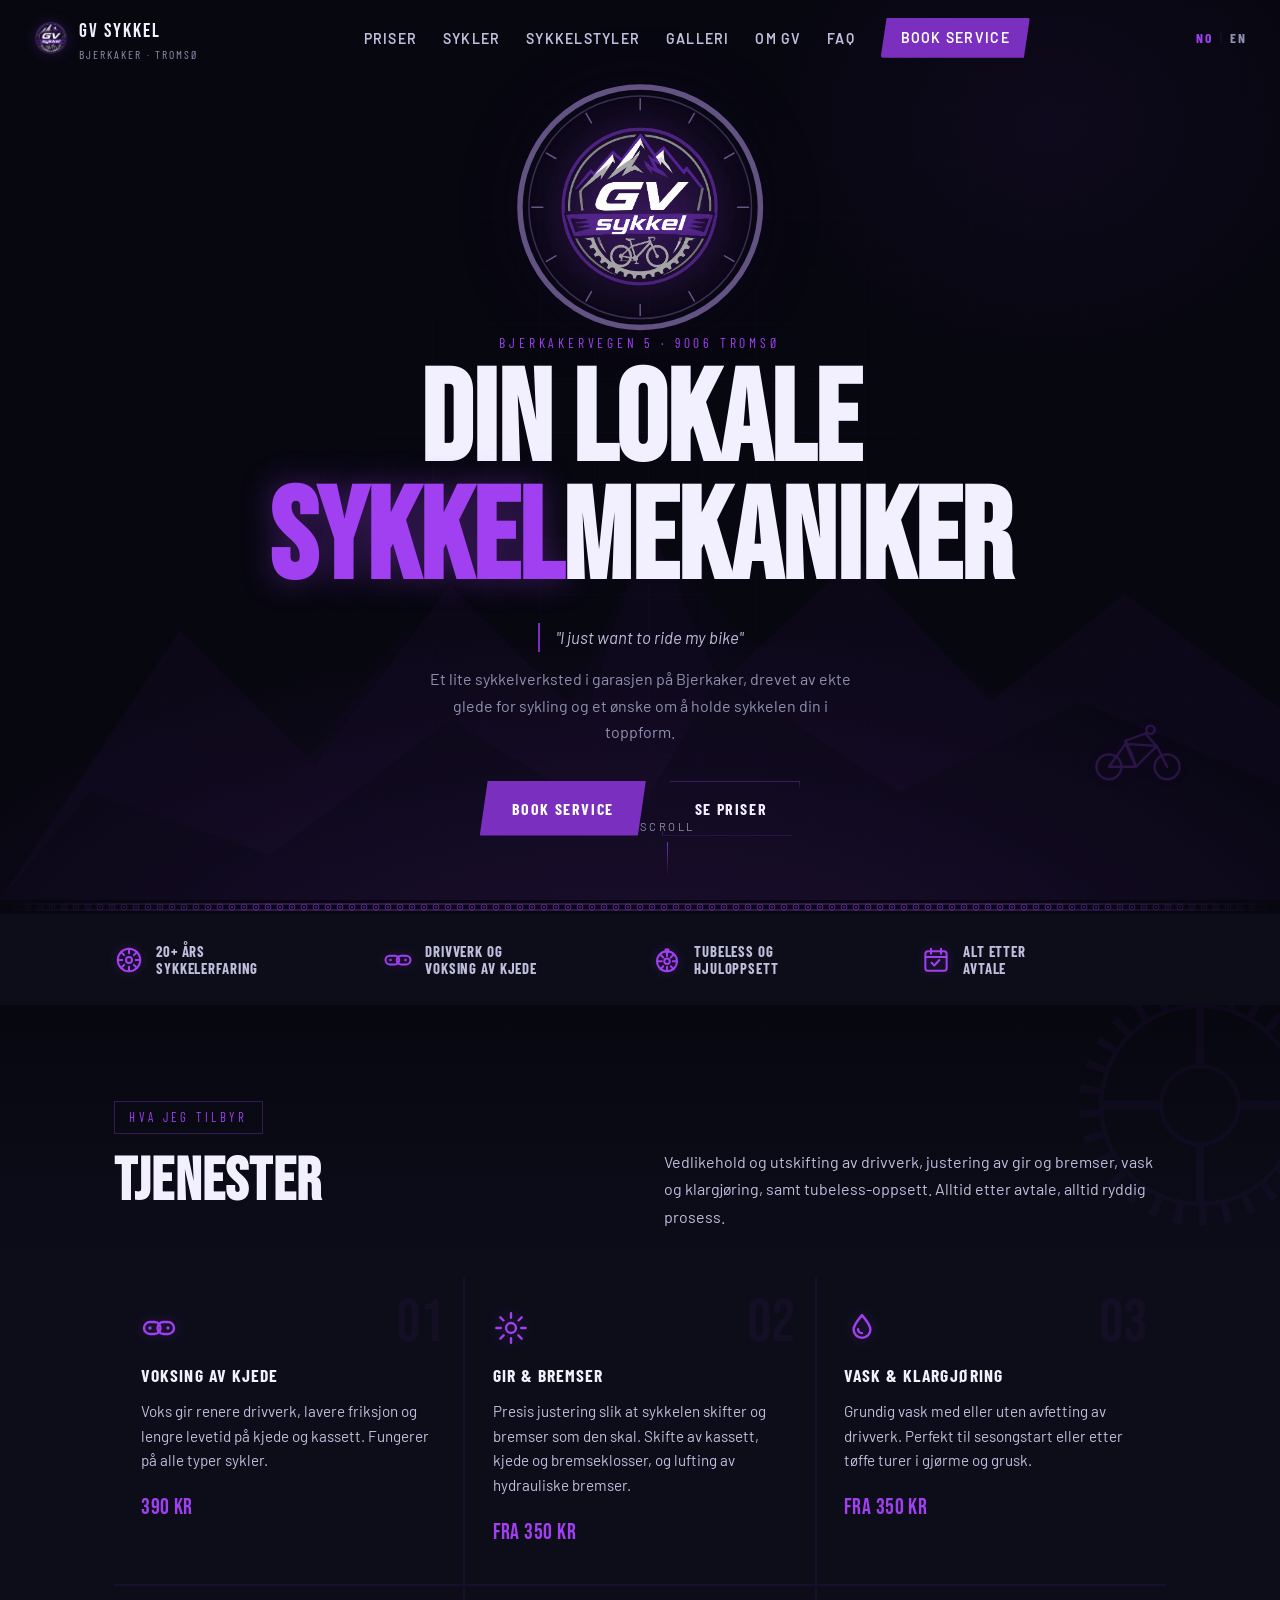
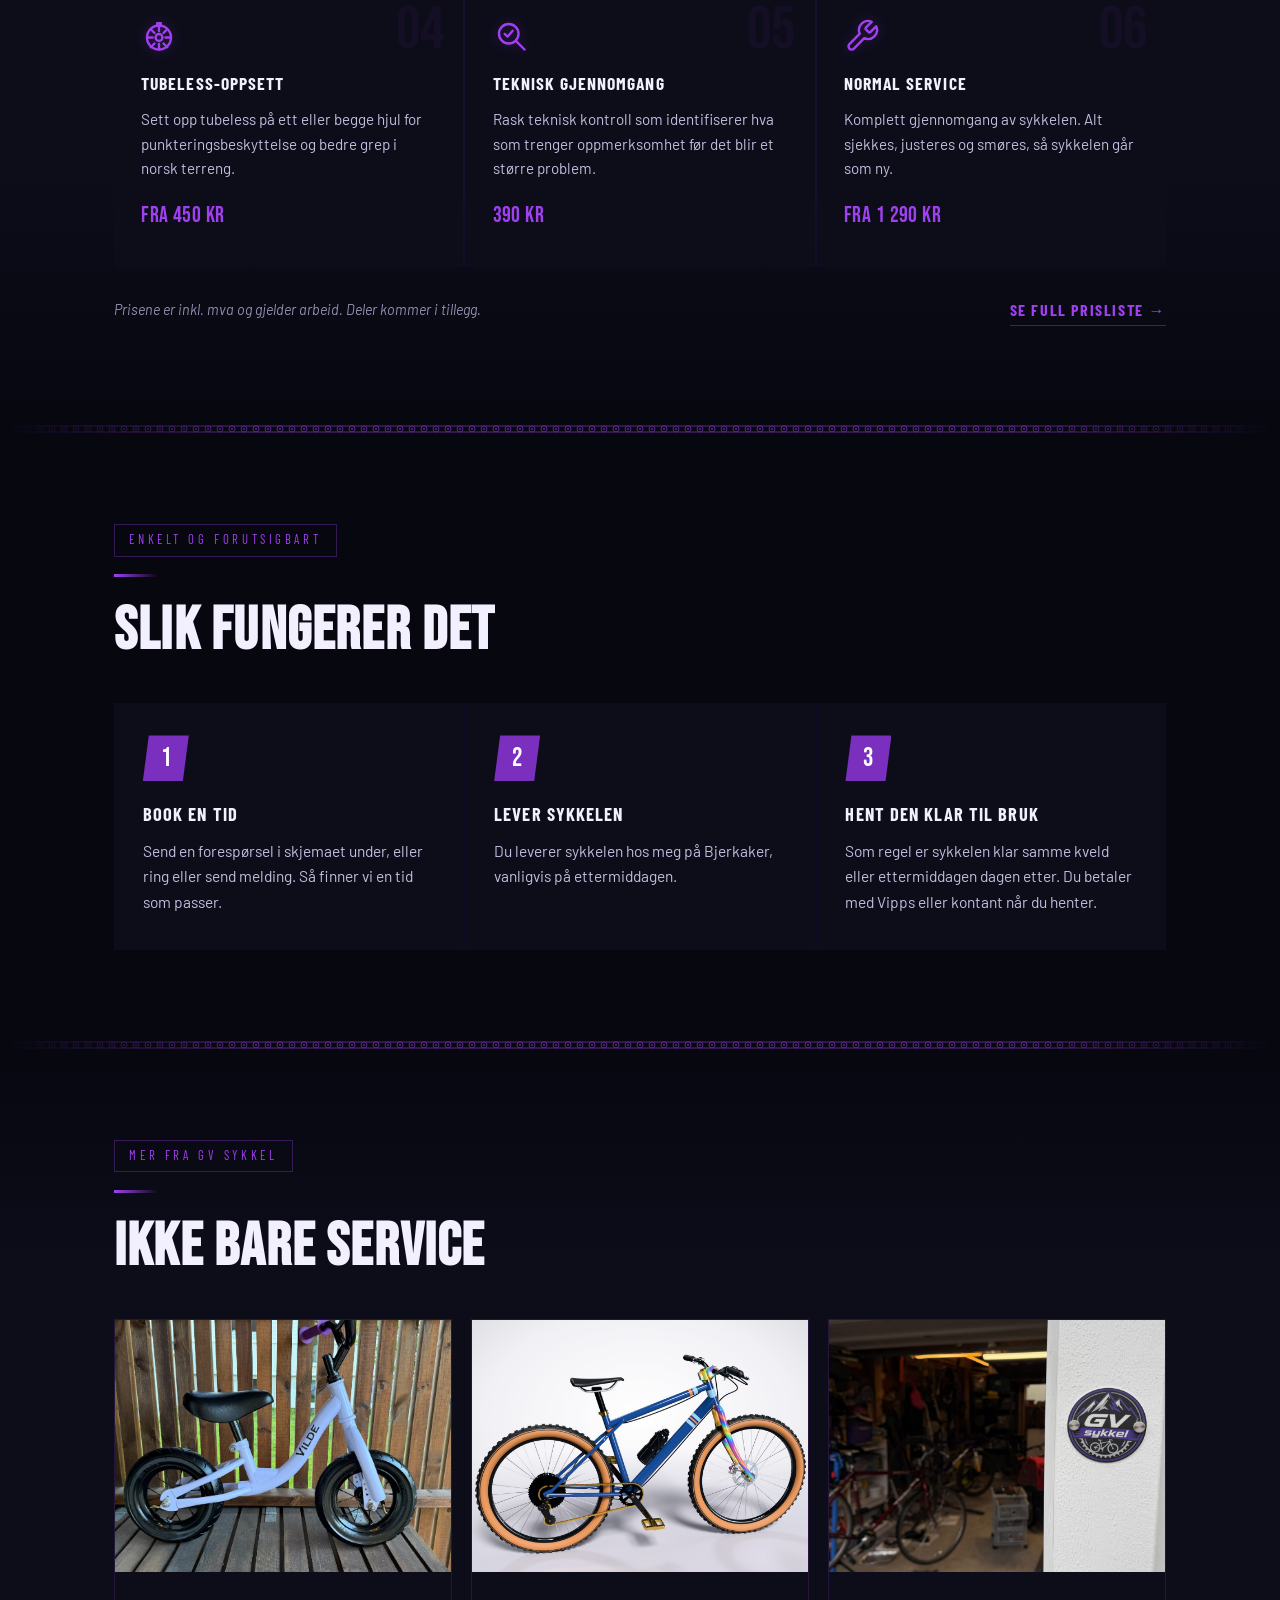
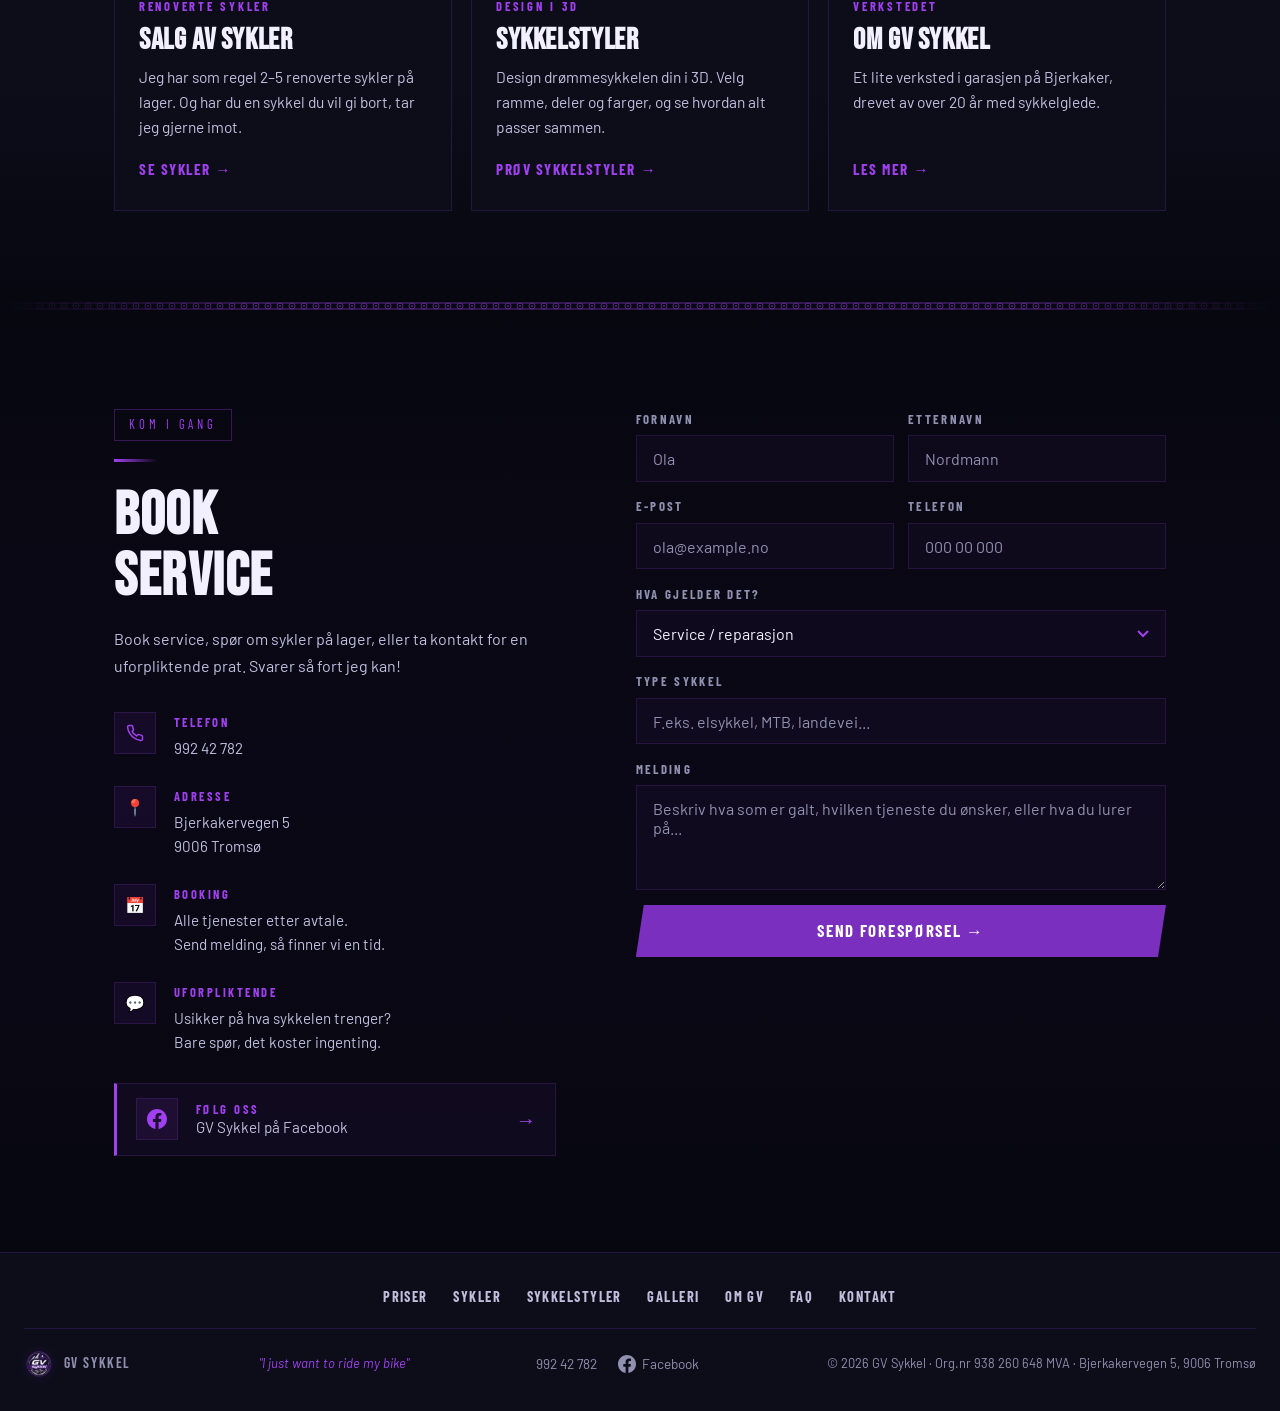
==== commit 863f4cf6: "Remake og sykkelstyler" ====
--- a/index.html
+++ b/index.html
@@ -3,7 +3,7 @@
 <head>
 <meta charset="UTF-8">
 <meta name="viewport" content="width=device-width,initial-scale=1.0">
-<meta name="description" content="GV Sykkel: sykkelservice og vedlikehold i Tromsø. Voksing av kjede, gir, bremser, tubeless og full service. Etter avtale.">
+<meta name="description" content="GV Sykkel: sykkelservice og vedlikehold i Tromsø. Voksing av kjede, gir, bremser, tubeless og full service. Salg av renoverte sykler. Etter avtale.">
 <link rel="canonical" href="https://www.gvsykkel.no/">
 <meta property="og:type" content="website">
 <meta property="og:site_name" content="GV Sykkel">
@@ -64,7 +64,7 @@
 
 <!-- NAV -->
 <nav id="nav">
-  <a class="nav-logo" href="#">
+  <a class="nav-logo" href="index.html">
     <img class="logo-img" src="logo.png" alt="GV Sykkel logo" width="38" height="38">
     <div>
       <div class="nav-logo-name">GV Sykkel</div>
@@ -72,10 +72,11 @@
     </div>
   </a>
   <ul class="nav-links">
-    <li><a href="#om-oss" data-en="About">Om meg</a></li>
-    <li><a href="#tjenester" data-en="Services">Tjenester</a></li>
-    <li><a href="#prisliste" data-en="Prices">Prisliste</a></li>
+    <li><a href="priser.html" data-en="Prices">Priser</a></li>
+    <li><a href="sykler.html" data-en="Bikes">Sykler</a></li>
+    <li><a href="sykkelstyler/index.html">Sykkelstyler</a></li>
     <li><a href="galleri.html" data-en="Gallery">Galleri</a></li>
+    <li><a href="om.html" data-en="About GV">Om GV</a></li>
     <li><a href="faq.html">FAQ</a></li>
     <li><a href="#kontakt" class="nav-cta">Book service</a></li>
   </ul>
@@ -91,10 +92,11 @@
   </div>
 </nav>
 <nav class="nav-drawer" id="DW" aria-label="Mobilmeny">
-  <a href="#om-oss" data-en="About">Om meg</a>
-  <a href="#tjenester" data-en="Services">Tjenester</a>
-  <a href="#prisliste" data-en="Prices">Prisliste</a>
+  <a href="priser.html" data-en="Prices">Priser</a>
+  <a href="sykler.html" data-en="Bikes">Sykler</a>
+  <a href="sykkelstyler/index.html">Sykkelstyler</a>
   <a href="galleri.html" data-en="Gallery">Galleri</a>
+  <a href="om.html" data-en="About GV">Om GV</a>
   <a href="faq.html">FAQ</a>
   <a href="#kontakt">Book service</a>
 </nav>
@@ -128,8 +130,8 @@
     <p class="hero-quote">"I just want to ride my bike"</p>
     <p class="hero-sub" data-en="A small bike workshop in a garage at Bjerkaker, driven by a genuine love of cycling and a wish to keep your bike in top shape.">Et lite sykkelverksted i garasjen på Bjerkaker, drevet av ekte glede for sykling og et ønske om å holde sykkelen din i toppform.</p>
     <div class="hero-btns">
-      <a href="#tjenester" class="btn"><span data-en="View services">Se tjenester</span></a>
-      <a href="#prisliste" class="btn-ghost" data-en="Prices">Prisliste</a>
+      <a href="#kontakt" class="btn"><span>Book service</span></a>
+      <a href="priser.html" class="btn-ghost" data-en="See prices">Se priser</a>
     </div>
   </div>
   <div class="scroll-cue" aria-hidden="true">
@@ -161,35 +163,6 @@
     </div>
   </div>
 </div>
-
-<!-- ABOUT -->
-<section class="about" id="om-oss">
-  <div class="container">
-    <div class="about-grid">
-      <div class="about-logo reveal">
-        <img class="logo-img" src="logo.png" alt="GV Sykkel logo" width="280" height="280" loading="lazy">
-      </div>
-      <div class="reveal d1">
-        <div class="tag" data-en="About GV Sykkel">Om GV Sykkel</div>
-        <div class="accent-line"></div>
-        <h2 class="h2" data-en="PASSION<br>ON TWO WHEELS">LIDENSKAP<br>PÅ TO HJUL</h2>
-        <p class="body-text" data-en="GV Sykkel is a <strong>small bike workshop</strong> driven by my passion for cycling. I love to ride, I enjoy wrenching, and I want to use my knowledge and experience to help others with service, maintenance and bike preparation.">GV sykkel er et <strong>lite sykkelverksted</strong> drevet av min interesse for sykling. Jeg elsker å sykle, liker å skru, og ønsker å bruke kunnskapen og erfaringen min til å hjelpe andre med service, vedlikehold og klargjøring av sykkel.</p>
-        <p class="body-text" data-en="I have been cycling since the early 2000s and have been the regular bike mechanic for family and friends for many years. In spring 2026 I opened the doors to <strong>more people in Tromsø</strong>.">Jeg har holdt på med sykling siden starten av 2000-tallet og har gjennom mange år vært familiens og venners faste sykkelmekaniker. Våren 2026 åpnet jeg dørene for <strong>flere i Tromsø</strong>.</p>
-        <div class="pullquote">"I just want to ride my bike"</div>
-        <div class="check-list">
-          <div class="check-item"><div class="dot"></div><span data-en="Over 20 years of cycling experience, from road to gravel, for young and old">Over 20 år med sykkelerfaring, fra landevei til grus, for store og små</span></div>
-          <div class="check-item"><div class="dot"></div><span data-en="All services by appointment: simple, tidy and predictable">Alle tjenester etter avtale: enkelt, ryddig og forutsigbart</span></div>
-          <div class="check-item"><div class="dot"></div><span data-en="Limited capacity, because I prioritise quality and good dialogue">Begrenset kapasitet, fordi jeg prioriterer kvalitet og god dialog</span></div>
-          <div class="check-item"><div class="dot"></div><span data-en="Solid experience with chain waxing, for bikes and e-bikes">God erfaring med voksing av kjede, for sykler og elsykler</span></div>
-          <div class="check-item"><div class="dot"></div><span data-en="A no-obligation chat is always welcome">Uforpliktende prat alltid velkommen</span></div>
-        </div>
-        <a href="#kontakt" class="btn"><span data-en="Have a chat">Ta en prat</span></a>
-      </div>
-    </div>
-  </div>
-</section>
-
-<div class="divider"></div>
 
 <!-- SERVICES -->
 <div class="services" id="tjenester">
@@ -218,6 +191,7 @@
         </svg>
         <div class="card-title" data-en="Chain waxing">Voksing av kjede</div>
         <p class="card-desc" data-en="Wax gives a cleaner drivetrain, lower friction and longer life for chain and cassette. Works on all types of bikes.">Voks gir renere drivverk, lavere friksjon og lengre levetid på kjede og kassett. Fungerer på alle typer sykler.</p>
+        <div class="card-price">390 kr</div>
       </div>
       <div class="card reveal">
         <span class="card-num" aria-hidden="true">02</span>
@@ -227,6 +201,7 @@
         </svg>
         <div class="card-title" data-en="Gears &amp; Brakes">Gir &amp; Bremser</div>
         <p class="card-desc" data-en="Precise adjustment so the bike shifts and brakes as it should. Replacement of cassette, chain and brake pads, and bleeding of hydraulic brakes.">Presis justering slik at sykkelen skifter og bremser som den skal. Skifte av kassett, kjede og bremseklosser, og lufting av hydrauliske bremser.</p>
+        <div class="card-price" data-en="from 350 kr">fra 350 kr</div>
       </div>
       <div class="card reveal">
         <span class="card-num" aria-hidden="true">03</span>
@@ -236,6 +211,7 @@
         </svg>
         <div class="card-title" data-en="Wash &amp; Prep">Vask &amp; Klargjøring</div>
         <p class="card-desc" data-en="Thorough wash with or without degreasing the drivetrain. Perfect for the start of the season or after tough rides in mud and grit.">Grundig vask med eller uten avfetting av drivverk. Perfekt til sesongstart eller etter tøffe turer i gjørme og grusk.</p>
+        <div class="card-price" data-en="from 350 kr">fra 350 kr</div>
       </div>
       <div class="card reveal">
         <span class="card-num" aria-hidden="true">04</span>
@@ -247,6 +223,7 @@
         </svg>
         <div class="card-title" data-en="Tubeless Setup">Tubeless-oppsett</div>
         <p class="card-desc" data-en="Set up tubeless on one or both wheels for puncture protection and better grip in Norwegian terrain.">Sett opp tubeless på ett eller begge hjul for punkteringsbeskyttelse og bedre grep i norsk terreng.</p>
+        <div class="card-price" data-en="from 450 kr">fra 450 kr</div>
       </div>
       <div class="card reveal">
         <span class="card-num" aria-hidden="true">05</span>
@@ -257,6 +234,7 @@
         </svg>
         <div class="card-title" data-en="Technical Check">Teknisk Gjennomgang</div>
         <p class="card-desc" data-en="A quick technical inspection that identifies what needs attention before it becomes a bigger problem.">Rask teknisk kontroll som identifiserer hva som trenger oppmerksomhet før det blir et større problem.</p>
+        <div class="card-price">390 kr</div>
       </div>
       <div class="card reveal">
         <span class="card-num" aria-hidden="true">06</span>
@@ -265,138 +243,85 @@
         </svg>
         <div class="card-title" data-en="Normal Service">Normal Service</div>
         <p class="card-desc" data-en="A complete overhaul of the bike. Everything is checked, adjusted and lubricated, so the bike runs like new.">Komplett gjennomgang av sykkelen. Alt sjekkes, justeres og smøres, så sykkelen går som ny.</p>
-      </div>
-    </div>
-
-    <!-- WAX SPOTLIGHT -->
-    <div class="wax-spot reveal">
-      <div>
-        <h3 data-en="⚡ Chain waxing,<br>great for e-bikes too!">⚡ Voksing av kjede,<br>også aktuelt for elsykler!</h3>
-        <p data-en="Tromsø is seeing explosive growth in e-bikes, and for heavy e-bikes a clean, waxed chain matters even more. Higher torque wears an untreated chain faster. Wax reduces friction, collects less dirt and significantly extends the life of the chain, cassette and rear derailleur.">Tromsø ser en eksplosiv vekst i elsykler, og for tunge elsykler er et rent, vokset kjede ekstra viktig. Høyere moment gir raskere slitasje på et ubehandlet kjede. Voks reduserer friksjon, samler mindre smuss og forlenger levetiden på både kjede, kassett og bakgir betraktelig.</p>
-        <div class="wax-tags">
-          <span class="wax-tag" data-en="E-bike">Elsykkel</span>
-          <span class="wax-tag" data-en="Road">Landevei</span>
-          <span class="wax-tag">Gravel</span>
-          <span class="wax-tag">MTB</span>
+        <div class="card-price" data-en="from 1,290 kr">fra 1&nbsp;290 kr</div>
+      </div>
+    </div>
+
+    <div class="services-foot reveal">
+      <p data-en="Prices include VAT and are for labour. Parts come in addition.">Prisene er inkl. mva og gjelder arbeid. Deler kommer i tillegg.</p>
+      <a href="priser.html" class="text-link" data-en="See full price list →">Se full prisliste →</a>
+    </div>
+  </div>
+</div>
+
+<div class="divider"></div>
+
+<!-- SLIK FUNGERER DET -->
+<section class="sec" id="slik">
+  <div class="container">
+    <div class="sec-head reveal">
+      <div class="tag" data-en="Simple and predictable">Enkelt og forutsigbart</div>
+      <div class="accent-line"></div>
+      <h2 class="h2" data-en="HOW IT WORKS">SLIK FUNGERER DET</h2>
+    </div>
+    <div class="steps reveal">
+      <div class="step">
+        <div class="step-num" aria-hidden="true">1</div>
+        <h3 data-en="Book a time">Book en tid</h3>
+        <p data-en="Send a request using the form below, or call or text. We'll find a time that suits you.">Send en forespørsel i skjemaet under, eller ring eller send melding. Så finner vi en tid som passer.</p>
+      </div>
+      <div class="step">
+        <div class="step-num" aria-hidden="true">2</div>
+        <h3 data-en="Drop off your bike">Lever sykkelen</h3>
+        <p data-en="Drop your bike off with me at Bjerkaker, usually in the afternoon.">Du leverer sykkelen hos meg på Bjerkaker, vanligvis på ettermiddagen.</p>
+      </div>
+      <div class="step">
+        <div class="step-num" aria-hidden="true">3</div>
+        <h3 data-en="Pick it up ready to ride">Hent den klar til bruk</h3>
+        <p data-en="Your bike is usually ready the same evening or the next afternoon. Pay by Vipps or cash when you collect it.">Som regel er sykkelen klar samme kveld eller ettermiddagen dagen etter. Du betaler med Vipps eller kontant når du henter.</p>
+      </div>
+    </div>
+  </div>
+</section>
+
+<div class="divider"></div>
+
+<!-- MER FRA GV -->
+<section class="sec sec-alt" id="mer">
+  <div class="container">
+    <div class="sec-head reveal">
+      <div class="tag" data-en="More from GV Sykkel">Mer fra GV Sykkel</div>
+      <div class="accent-line"></div>
+      <h2 class="h2" data-en="NOT JUST SERVICE">IKKE BARE SERVICE</h2>
+    </div>
+    <div class="promo-grid">
+      <a class="promo reveal" href="sykler.html">
+        <div class="promo-media"><img src="media/web/barnesykkel-ferdig.jpg" alt="Renovert barnesykkel, klar til bruk" width="975" height="1300" loading="lazy"></div>
+        <div class="promo-body">
+          <span class="promo-kicker" data-en="Refurbished bikes">Renoverte sykler</span>
+          <h3 data-en="BIKES FOR SALE">SALG AV SYKLER</h3>
+          <p data-en="I usually have 2–5 refurbished bikes in stock. And if you have a bike you'd like to give away, I'm happy to take it.">Jeg har som regel 2–5 renoverte sykler på lager. Og har du en sykkel du vil gi bort, tar jeg gjerne imot.</p>
+          <span class="promo-go" data-en="See bikes →">Se sykler →</span>
         </div>
-      </div>
-      <div>
-        <p data-en="A waxed chain isn't just for racing. It's simply better maintenance, and saves you time and money in the long run. Get in touch if you want to know more about what suits your bike.">Vokset kjede er ikke bare for racing. Det er rett og slett bedre vedlikehold, og sparer deg for tid og penger på sikt. Ta kontakt om du vil vite mer om hva som passer for din sykkel.</p>
-        <br>
-        <a href="#kontakt" class="btn"><span data-en="Ask me about waxing">Spør meg om voksing</span></a>
-      </div>
-    </div>
-  </div>
-</div>
-
-
-
-<!-- KLAR TALE -->
-<section class="boundaries" id="apent">
-  <div class="container">
-    <div class="boundaries-card reveal">
-      <div class="tag" data-en="Straight talk">Med åpne kort</div>
-      <h2 class="h2" data-en="MY FOCUS">MITT FOKUS</h2>
-      <p class="boundaries-intro" data-en="I'm passionate about the craft, but I'm honest that some jobs are better suited to other shops in Tromsø. If you need specialised help or a warranty claim on a bike bought elsewhere, I'd recommend going there instead. That's the honest way.">Jeg brenner for sykkelfaget, men er ærlig på at noen oppgaver er andre aktører i Tromsø bedre rustet for. Trenger du spesialisert hjelp eller reklamasjon på sykler kjøpt et annet sted, anbefaler jeg deg å gå dit i stedet. Det er den ærlige veien.</p>
-      <div class="boundaries-grid">
-        <div class="boundaries-col">
-          <h4 data-en="What I don't take on">Dette tar jeg ikke på meg</h4>
-          <ul class="boundaries-list">
-            <li data-en="Repair of e-motors and batteries">Reparasjon av elmotor og batteri</li>
-            <li data-en="Service and overhaul of suspension forks">Service og overhaling av dempegaffel</li>
-            <li data-en="Repair of damaged frames">Reparasjon av skadet ramme</li>
-            <li data-en="Warranty claims on bikes bought elsewhere">Reklamasjon på sykler kjøpt hos andre</li>
-          </ul>
+      </a>
+      <a class="promo reveal d1" href="sykkelstyler/index.html">
+        <div class="promo-media"><img src="media/web/sykkelstyler-gt-aggressor.jpg" alt="GT Aggressor designet i Sykkelstyler" width="1200" height="908" loading="lazy"></div>
+        <div class="promo-body">
+          <span class="promo-kicker" data-en="Design in 3D">Design i 3D</span>
+          <h3>SYKKELSTYLER</h3>
+          <p data-en="Design your dream bike in 3D. Choose frame, parts and colours, and see how it all fits together.">Design drømmesykkelen din i 3D. Velg ramme, deler og farger, og se hvordan alt passer sammen.</p>
+          <span class="promo-go" data-en="Try Sykkelstyler →">Prøv Sykkelstyler →</span>
         </div>
-      </div>
-      <p class="boundaries-outro" data-en="What I do, I do thoroughly. Limited capacity means each bike gets the time it needs, and that you get an honest dialogue along the way.">Det jeg gjør, gjør jeg grundig. Begrenset kapasitet betyr at hver sykkel får den tiden den trenger, og at du får en ærlig dialog underveis.</p>
-    </div>
-  </div>
-</section>
-
-<div class="divider"></div>
-
-<!-- PRICES -->
-<section class="prices" id="prisliste">
-  <svg class="deco-cog deco-cog-bl" viewBox="0 0 200 200" fill="none" stroke="currentColor" aria-hidden="true">
-    <circle cx="100" cy="100" r="74" stroke-width="13" stroke-dasharray="5 11"/>
-    <circle cx="100" cy="100" r="66" stroke-width="3"/>
-    <circle cx="100" cy="100" r="26" stroke-width="3"/>
-    <g stroke-width="6"><path d="M100 74V34 M100 126v40 M74 100H34 M126 100h40"/></g>
-  </svg>
-  <div class="container">
-    <div class="reveal">
-      <div class="tag" data-en="Transparent prices">Transparente priser</div>
-      <div class="accent-line"></div>
-      <h2 class="h2" data-en="PRICE LIST">PRISLISTE</h2>
-      <p class="price-note" data-en="All prices include VAT and are for labour. Parts and consumables come in addition where applicable. You're welcome to bring your own parts too.">Alle priser er inkl. mva og gjelder arbeid. Deler og forbruksmateriell kommer i tillegg der det er aktuelt. Du kan også ta med egne deler.</p>
-    </div>
-    <div class="grid-prices reveal">
-      <div class="p-row p-featured">
-        <div class="p-name" data-en="Chain waxing<small>Cleaner drivetrain for all bike types</small>">Voksing av kjede<small>Renere drivverk for alle sykkeltyper</small></div>
-        <div class="p-price">390 kr</div>
-      </div>
-      <div class="p-row p-featured">
-        <div class="p-name" data-en="Degreasing before waxing<small>Add-on, recommended for new chains</small>">Avfetting av kjede før voksing<small>Tillegg, anbefalt for nye kjeder</small></div>
-        <div class="p-price">+150 kr</div>
-      </div>
-      <div class="p-row p-featured">
-        <div class="p-name" data-en="Wax package: degreasing + waxing<small>Recommended for a used chain</small>">Voksepakke: avfetting + voksing<small>Anbefalt for brukt kjede</small></div>
-        <div class="p-price">490 kr</div>
-      </div>
-      <div class="p-row"><div class="p-name" data-en="Gear adjustment">Justering av gir</div><div class="p-price">390 kr</div></div>
-      <div class="p-row"><div class="p-name" data-en="Derailleur hanger alignment">Retting av girøre</div><div class="p-price">450 kr</div></div>
-      <div class="p-row"><div class="p-name" data-en="Chain replacement">Skifte kjede</div><div class="p-price">350 kr</div></div>
-      <div class="p-row"><div class="p-name" data-en="Cassette replacement">Skifte kassett</div><div class="p-price">350 kr</div></div>
-      <div class="p-row"><div class="p-name" data-en="Rear derailleur replacement">Skifte bakgir</div><div class="p-price">390 kr</div></div>
-      <div class="p-row"><div class="p-name" data-en="Shifter replacement">Skifte girveksler</div><div class="p-price">390 kr</div></div>
-      <div class="p-row">
-        <div class="p-name" data-en="Tyre change, one wheel<small>+ tyre/tube if needed</small>">Skifte dekk, ett hjul<small>+ dekk/slange ved behov</small></div>
-        <div class="p-price">350 kr</div>
-      </div>
-      <div class="p-row">
-        <div class="p-name" data-en="Tyre change, both wheels<small>+ tyres/tubes if needed</small>">Skifte dekk, begge hjul<small>+ dekk/slanger ved behov</small></div>
-        <div class="p-price">590 kr</div>
-      </div>
-      <div class="p-row">
-        <div class="p-name" data-en="Tubeless setup, one wheel<small>+ valves, rim tape etc. if needed</small>">Tubeless-oppsett, ett hjul<small>+ ventiler, felgtape etc ved behov</small></div>
-        <div class="p-price">450 kr</div>
-      </div>
-      <div class="p-row">
-        <div class="p-name" data-en="Tubeless setup, both wheels<small>+ valves, rim tape if needed</small>">Tubeless-oppsett, begge hjul<small>+ ventiler, felgtape ved behov</small></div>
-        <div class="p-price">750 kr</div>
-      </div>
-      <div class="p-row">
-        <div class="p-name" data-en="Wheel truing<small>Per wheel</small>">Retting av felg<small>Per hjul</small></div>
-        <div class="p-price" data-en="from 490 kr">fra 490 kr</div>
-      </div>
-      <div class="p-row"><div class="p-name" data-en="Bike wash">Vask av sykkel</div><div class="p-price">350 kr</div></div>
-      <div class="p-row"><div class="p-name" data-en="Wash incl. drivetrain degreasing">Vask inkl. avfetting drivverk</div><div class="p-price">490 kr</div></div>
-      <div class="p-row">
-        <div class="p-name" data-en="Brake pad change, one brake<small>+ brake pads</small>">Skifte bremseklosser, én brems<small>+ bremseklosser</small></div>
-        <div class="p-price">350 kr</div>
-      </div>
-      <div class="p-row">
-        <div class="p-name" data-en="Brake pad change, front + rear<small>+ brake pads</small>">Skifte bremseklosser, foran + bak<small>+ bremseklosser</small></div>
-        <div class="p-price">590 kr</div>
-      </div>
-      <div class="p-row">
-        <div class="p-name" data-en="Hydraulic brake bleed, one brake<small>Incl. brake fluid</small>">Lufting av hydrauliske bremser, én brems<small>Inkl. bremseolje</small></div>
-        <div class="p-price">490 kr</div>
-      </div>
-      <div class="p-row">
-        <div class="p-name" data-en="Hydraulic brake bleed, front + rear<small>Incl. brake fluid</small>">Lufting av hydrauliske bremser, foran + bak<small>Inkl. bremseolje</small></div>
-        <div class="p-price">790 kr</div>
-      </div>
-      <div class="p-row"><div class="p-name" data-en="Technical check / inspection">Teknisk gjennomgang / kontroll</div><div class="p-price">390 kr</div></div>
-      <div class="p-row p-featured">
-        <div class="p-name" data-en="Assembly of bike bought online<small>Boxed bike, assembled and adjusted ready to ride</small>">Montering/klargjøring av sykkel kjøpt på nett<small>Sykkel i eske, montert og justert klar til bruk</small></div>
-        <div class="p-price" data-en="from 790 kr">fra 790 kr</div>
-      </div>
-      <div class="p-row p-featured">
-        <div class="p-name" data-en="Normal service<small>+ parts if needed</small>">Normal service<small>+ deler ved behov</small></div>
-        <div class="p-price" data-en="from 1290 kr">fra 1&nbsp;290 kr</div>
-      </div>
+      </a>
+      <a class="promo reveal d2" href="om.html">
+        <div class="promo-media"><img src="media/web/verksted-skilt.jpg" alt="Skiltet utenfor verkstedet til GV Sykkel" loading="lazy"></div>
+        <div class="promo-body">
+          <span class="promo-kicker" data-en="The workshop">Verkstedet</span>
+          <h3 data-en="ABOUT GV SYKKEL">OM GV SYKKEL</h3>
+          <p data-en="A small workshop in a garage at Bjerkaker, driven by more than 20 years of love for cycling.">Et lite verksted i garasjen på Bjerkaker, drevet av over 20 år med sykkelglede.</p>
+          <span class="promo-go" data-en="Read more →">Les mer →</span>
+        </div>
+      </a>
     </div>
   </div>
 </section>
@@ -411,7 +336,7 @@
         <div class="tag" data-en="Get started">Kom i gang</div>
         <div class="accent-line"></div>
         <h2 class="h2">BOOK<br>SERVICE</h2>
-        <p class="contact-intro" data-en="Feel free to get in touch for a no-obligation chat or to book a service. I'll reply as soon as I can!">Ta gjerne kontakt for en uforpliktende prat eller for å avtale service. Svarer så fort jeg kan!</p>
+        <p class="contact-intro" data-en="Book a service, ask about bikes in stock, or just get in touch for a no-obligation chat. I'll reply as soon as I can!">Book service, spør om sykler på lager, eller ta kontakt for en uforpliktende prat. Svarer så fort jeg kan!</p>
         <div class="info-list">
           <a class="info-item info-item-link" href="tel:+4799242782">
             <div class="info-icon" aria-hidden="true">
@@ -478,12 +403,22 @@
             </div>
           </div>
           <div class="f-group">
+            <label class="f-label" for="tm" data-en="What is it about?">Hva gjelder det?</label>
+            <select class="f-input f-select" id="tm" name="tema">
+              <option value="Service / reparasjon" data-key="service" data-en="Service / repair">Service / reparasjon</option>
+              <option value="Kjøpe sykkel" data-key="kjop" data-en="Buying a bike">Kjøpe sykkel</option>
+              <option value="Gi bort sykkel" data-key="gi" data-en="Giving away a bike">Gi bort sykkel</option>
+              <option value="Bygge sykkel" data-key="bygg" data-en="Custom bike build">Bygge sykkel</option>
+              <option value="Annet" data-key="annet" data-en="Other">Annet</option>
+            </select>
+          </div>
+          <div class="f-group">
             <label class="f-label" for="bk" data-en="Type of bike">Type sykkel</label>
             <input class="f-input" type="text" id="bk" name="sykkel" placeholder="F.eks. elsykkel, MTB, landevei..." data-en-ph="E.g. e-bike, MTB, road...">
           </div>
           <div class="f-group">
-            <label class="f-label" for="ms" data-en="What do you need help with?">Hva trenger du hjelp med?</label>
-            <textarea class="f-area" id="ms" name="melding" placeholder="Beskriv hva som er galt, eller hvilken tjeneste du ønsker..." data-en-ph="Describe what's wrong, or which service you'd like..." required></textarea>
+            <label class="f-label" for="ms" data-en="Message">Melding</label>
+            <textarea class="f-area" id="ms" name="melding" placeholder="Beskriv hva som er galt, hvilken tjeneste du ønsker, eller hva du lurer på..." data-en-ph="Describe what's wrong, which service you'd like, or what you're wondering about..." required></textarea>
           </div>
           <button type="submit" class="f-submit" data-en="Send request →">Send forespørsel →</button>
         </form>
@@ -494,6 +429,15 @@
 
 <!-- FOOTER -->
 <footer>
+  <div class="foot-links">
+    <a href="priser.html" data-en="Prices">Priser</a>
+    <a href="sykler.html" data-en="Bikes">Sykler</a>
+    <a href="sykkelstyler/index.html">Sykkelstyler</a>
+    <a href="galleri.html" data-en="Gallery">Galleri</a>
+    <a href="om.html" data-en="About GV">Om GV</a>
+    <a href="faq.html">FAQ</a>
+    <a href="#kontakt" data-en="Contact">Kontakt</a>
+  </div>
   <div class="foot-logo">
     <img class="logo-img" src="logo.png" alt="GV Sykkel logo" width="30" height="30" loading="lazy">
     <span>GV Sykkel</span>
--- a/styles.css
+++ b/styles.css
@@ -842,3 +842,138 @@
   .gallery-grid{grid-template-columns:1fr}
   .page-head{min-height:38vh;padding:8rem 1.5rem 3.5rem}
 }
+
+/* ============================================
+   v6: forenklet forside + nye sider
+   ============================================ */
+/* Flere menypunkter: litt tettere, og hamburger tidligere */
+.nav-links{gap:1.6rem}
+@media(max-width:1099px){
+  .nav-links{display:none}
+  .hamburger{display:flex}
+}
+.nav-links a[aria-current="page"]{color:var(--white)}
+.nav-links a[aria-current="page"]::after{width:100%}
+.nav-drawer a[aria-current="page"]{color:var(--purple-hi)}
+
+/* Fellesseksjon */
+.sec{position:relative;padding:5.5rem 0}
+.sec-alt{background:linear-gradient(180deg,var(--bg) 0%,var(--bg2) 25%,var(--bg2) 75%,var(--bg) 100%)}
+.sec-head{max-width:640px;margin-bottom:2.6rem}
+.sec-head p{font-size:1rem;line-height:1.72;color:var(--text)}
+
+/* Pris på tjenestekort */
+.card-price{
+  margin-top:1rem;
+  font-family:'Bebas Neue',sans-serif;font-size:1.4rem;letter-spacing:.02em;
+  color:var(--purple-hi);
+}
+.services-foot{
+  margin-top:1.8rem;display:flex;flex-wrap:wrap;gap:1rem 2rem;
+  align-items:center;justify-content:space-between;
+}
+.services-foot p{font-size:.9rem;color:var(--muted);font-style:italic}
+.text-link{
+  font-family:'Barlow Condensed',sans-serif;font-weight:700;
+  font-size:1rem;letter-spacing:.1em;text-transform:uppercase;
+  color:var(--purple-hi);text-decoration:none;
+  border-bottom:1px solid rgba(160,64,240,.4);padding-bottom:2px;
+  transition:color .2s,border-color .2s;
+}
+.text-link:hover,.text-link:focus-visible{color:var(--white);border-color:var(--white)}
+
+/* Slik fungerer det */
+.steps{
+  display:grid;grid-template-columns:repeat(3,1fr);
+  gap:2px;background:rgba(123,47,190,.1);
+}
+.step{background:var(--bg2);padding:2rem 1.8rem 2.2rem}
+.step-num{
+  display:flex;align-items:center;justify-content:center;
+  width:46px;height:46px;margin-bottom:1.1rem;
+  font-family:'Bebas Neue',sans-serif;font-size:1.6rem;line-height:1;
+  color:#fff;background:var(--purple);
+  clip-path:polygon(6px 0%,100% 0%,calc(100% - 6px) 100%,0% 100%);
+}
+.step h3{
+  font-family:'Barlow Condensed',sans-serif;font-size:1.15rem;font-weight:700;
+  letter-spacing:.06em;text-transform:uppercase;color:var(--white);margin-bottom:.45rem;
+}
+.step p{font-size:.97rem;line-height:1.65;color:var(--text)}
+
+/* Kort som lenker videre */
+.promo-grid{display:grid;grid-template-columns:repeat(3,1fr);gap:1.2rem}
+.promo{
+  display:flex;flex-direction:column;overflow:hidden;
+  background:var(--bg2);border:1px solid var(--border);
+  text-decoration:none;color:inherit;
+  transition:border-color .25s,transform .25s,background .25s;
+}
+.promo:hover,.promo:focus-visible{border-color:var(--purple-hi);background:var(--bg3);transform:translateY(-3px)}
+.promo:focus-visible{outline:2px solid var(--purple-hi);outline-offset:3px}
+.promo-media{aspect-ratio:4/3;overflow:hidden;background:var(--bg3)}
+.promo-media img{width:100%;height:100%;object-fit:cover;display:block;transition:transform .5s}
+.promo:hover .promo-media img{transform:scale(1.04)}
+.promo-body{display:flex;flex-direction:column;gap:.5rem;padding:1.5rem 1.5rem 1.7rem;flex:1}
+.promo-kicker{
+  font-family:'Barlow Condensed',sans-serif;font-size:.78rem;font-weight:700;
+  letter-spacing:.22em;text-transform:uppercase;color:var(--purple-hi);
+}
+.promo h3{
+  font-family:'Bebas Neue',sans-serif;font-size:1.9rem;line-height:1;
+  letter-spacing:.02em;color:var(--white);
+}
+.promo p{font-size:.97rem;line-height:1.62;color:var(--text)}
+.promo-go{
+  margin-top:auto;padding-top:.6rem;
+  font-family:'Barlow Condensed',sans-serif;font-weight:700;font-size:.95rem;
+  letter-spacing:.1em;text-transform:uppercase;color:var(--purple-hi);
+}
+.promo:hover .promo-go{color:var(--white)}
+
+/* Nedtrekksliste i skjema */
+.f-select{
+  appearance:none;-webkit-appearance:none;cursor:pointer;padding-right:2.6rem;
+  background-image:url("data:image/svg+xml,%3Csvg xmlns='http://www.w3.org/2000/svg' width='12' height='8' viewBox='0 0 12 8'%3E%3Cpath d='M1 1l5 5 5-5' fill='none' stroke='%23A040F0' stroke-width='2'/%3E%3C/svg%3E");
+  background-repeat:no-repeat;background-position:right 1rem center;
+}
+.f-select option{background:var(--bg2);color:var(--white)}
+
+/* To kolonner: tekst + bilde */
+.split{display:grid;grid-template-columns:1.1fr 1fr;gap:4rem;align-items:center}
+.split.flip>:first-child{order:2}
+.split-media img{
+  width:100%;height:auto;display:block;
+  border:1px solid var(--border);border-left:3px solid var(--purple-hi);
+}
+.split-media figcaption{margin-top:.6rem;font-size:.85rem;color:var(--muted);font-style:italic}
+.btn-row{display:flex;flex-wrap:wrap;gap:1rem;margin-top:1.6rem}
+.boundaries-card .btn-row{margin-top:1.4rem}
+.social-link.inline{max-width:460px}
+
+/* Bunnmeny */
+.foot-links{
+  width:100%;display:flex;flex-wrap:wrap;justify-content:center;gap:.5rem 1.6rem;
+  padding-bottom:1.2rem;margin-bottom:.4rem;border-bottom:1px solid var(--border);
+}
+.foot-links a{
+  color:var(--text);text-decoration:none;
+  font-family:'Barlow Condensed',sans-serif;font-weight:700;
+  font-size:.9rem;letter-spacing:.1em;text-transform:uppercase;transition:color .2s;
+}
+.foot-links a:hover{color:var(--purple-hi)}
+
+@media(max-width:899px){
+  .steps,.promo-grid{grid-template-columns:1fr}
+  .split{grid-template-columns:1fr;gap:2.2rem}
+  .split.flip>:first-child{order:0}
+  .promo{display:grid;grid-template-columns:38% 1fr}
+  .promo-media{aspect-ratio:auto;height:100%}
+}
+@media(max-width:519px){
+  .promo{display:flex}
+  .promo-media{aspect-ratio:16/9}
+  .sec{padding:4.2rem 0}
+}
+.body-text a{color:var(--purple-hi);text-decoration:none;border-bottom:1px solid rgba(160,64,240,.4)}
+.body-text a:hover{color:var(--white)}
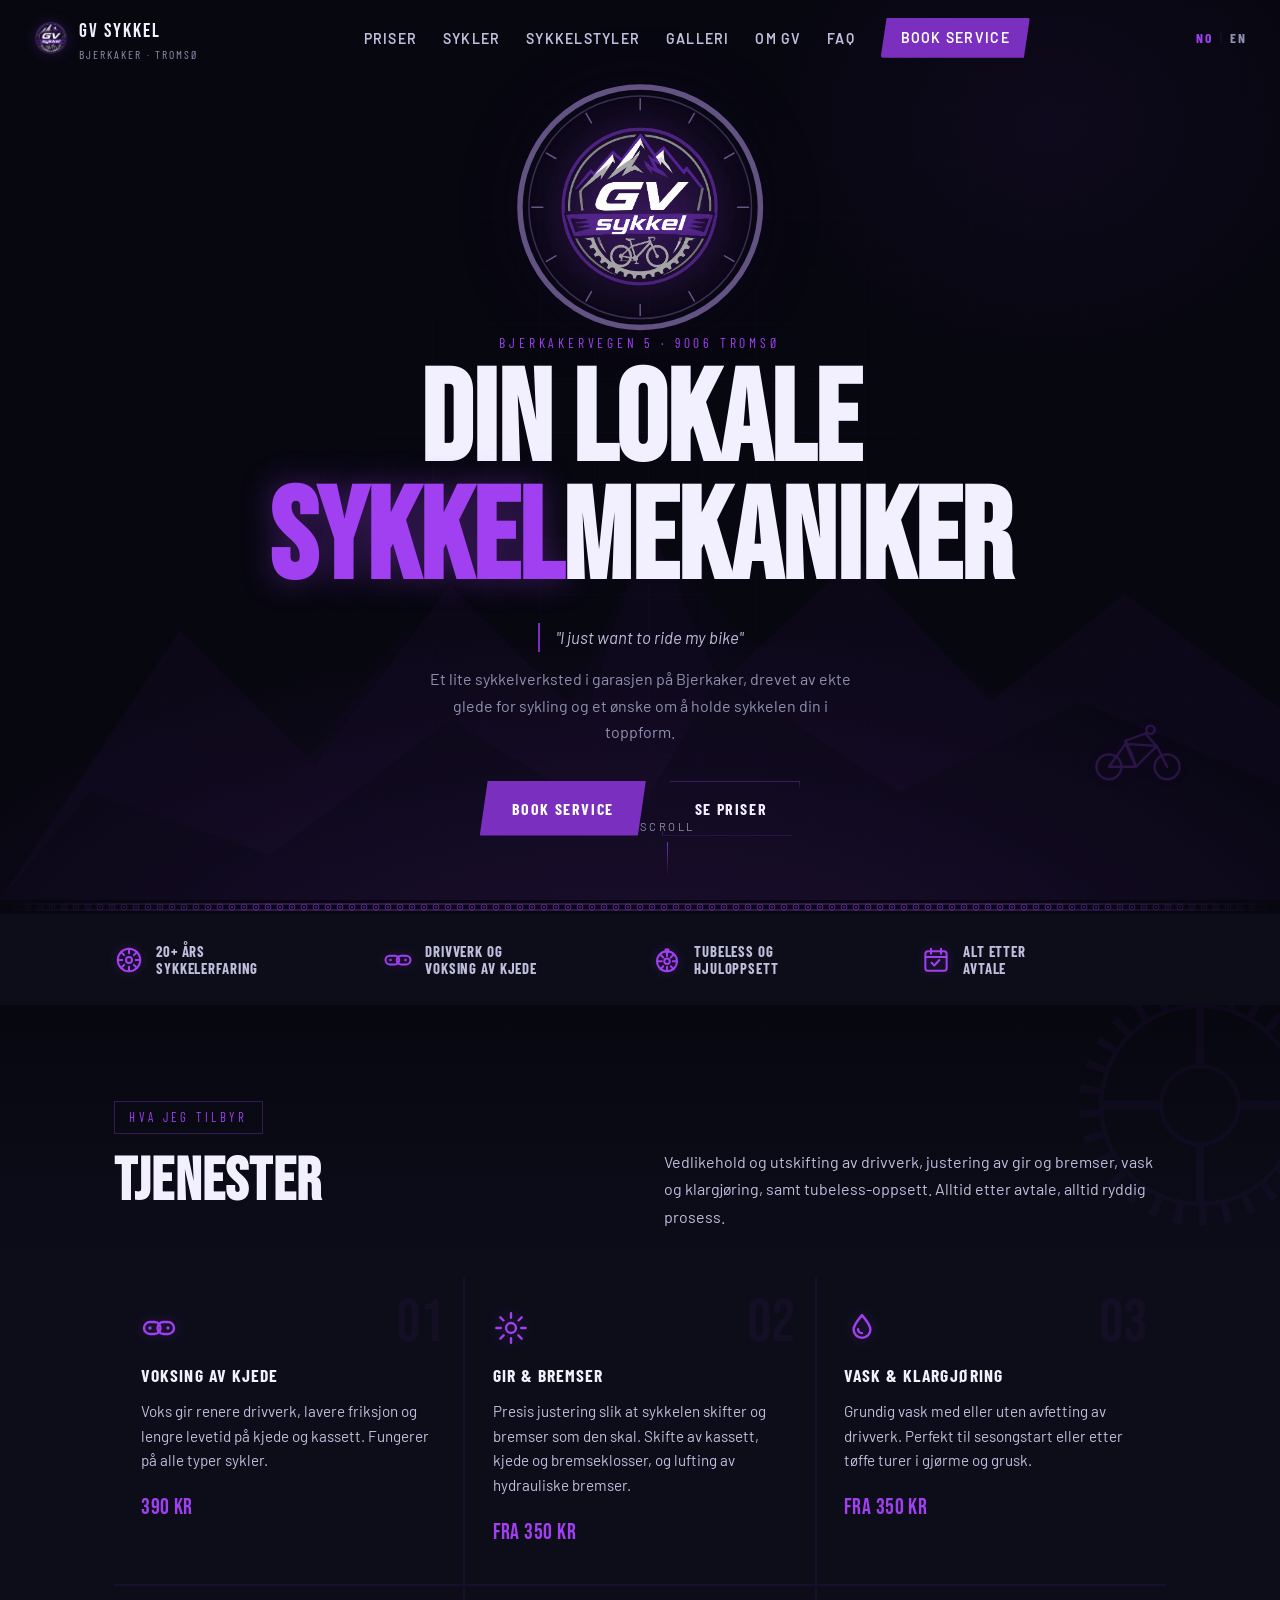
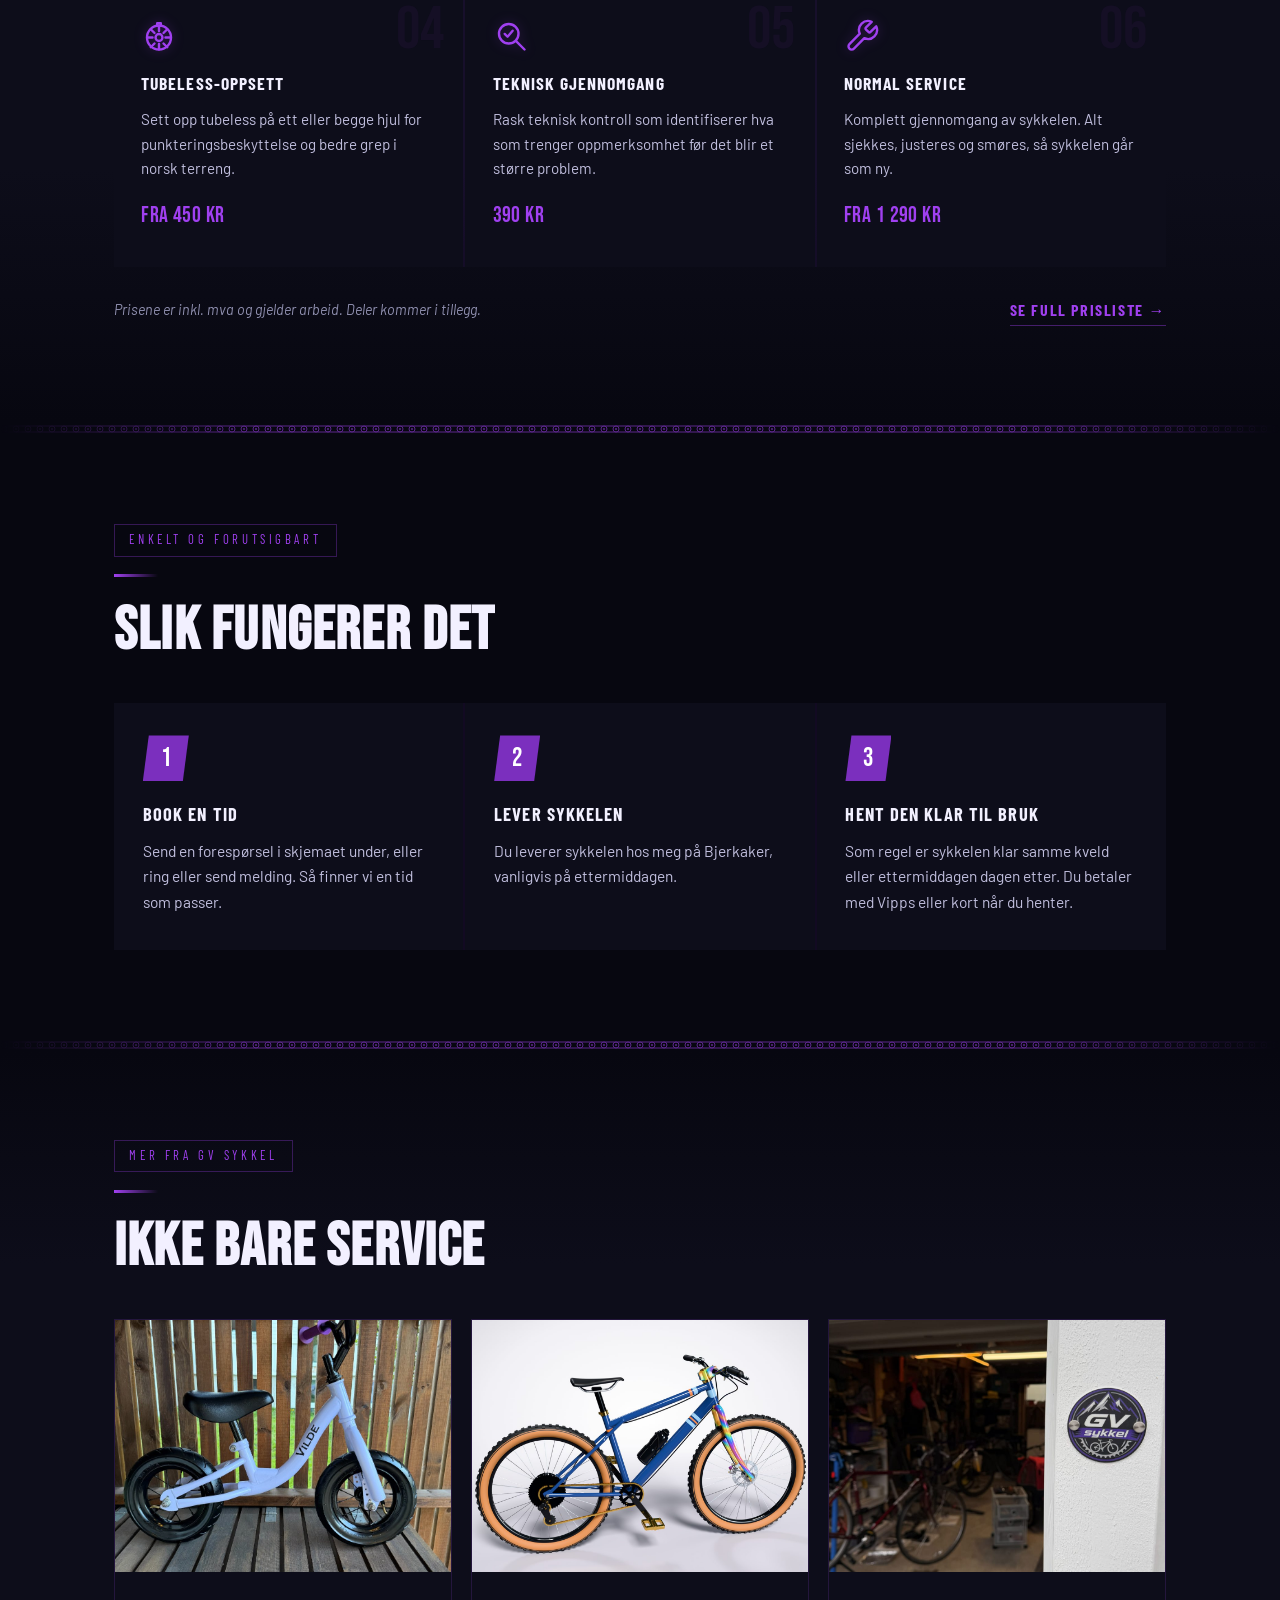
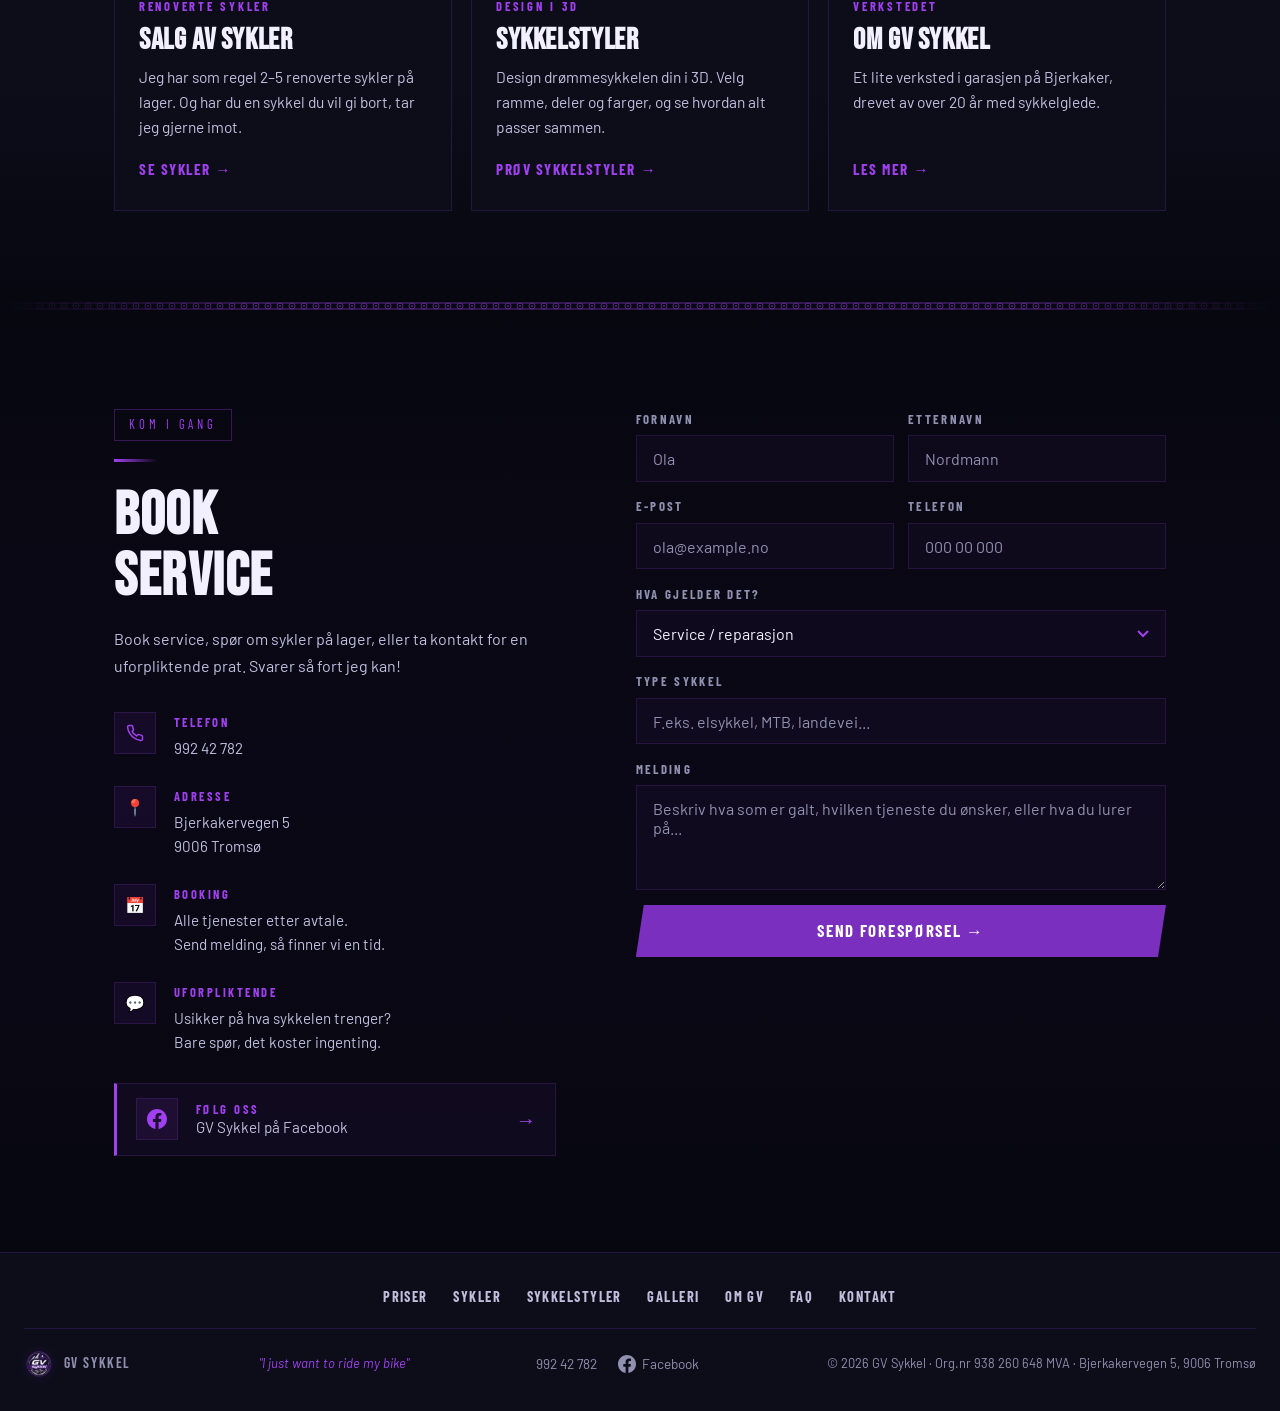
==== commit d5beca1a: "Jeg tar ikke kontanter - fixed" ====
--- a/index.html
+++ b/index.html
@@ -278,7 +278,7 @@
       <div class="step">
         <div class="step-num" aria-hidden="true">3</div>
         <h3 data-en="Pick it up ready to ride">Hent den klar til bruk</h3>
-        <p data-en="Your bike is usually ready the same evening or the next afternoon. Pay by Vipps or cash when you collect it.">Som regel er sykkelen klar samme kveld eller ettermiddagen dagen etter. Du betaler med Vipps eller kontant når du henter.</p>
+        <p data-en="Your bike is usually ready the same evening or the next afternoon. Pay by Vipps or cash when you collect it.">Som regel er sykkelen klar samme kveld eller ettermiddagen dagen etter. Du betaler med Vipps eller kort når du henter.</p>
       </div>
     </div>
   </div>
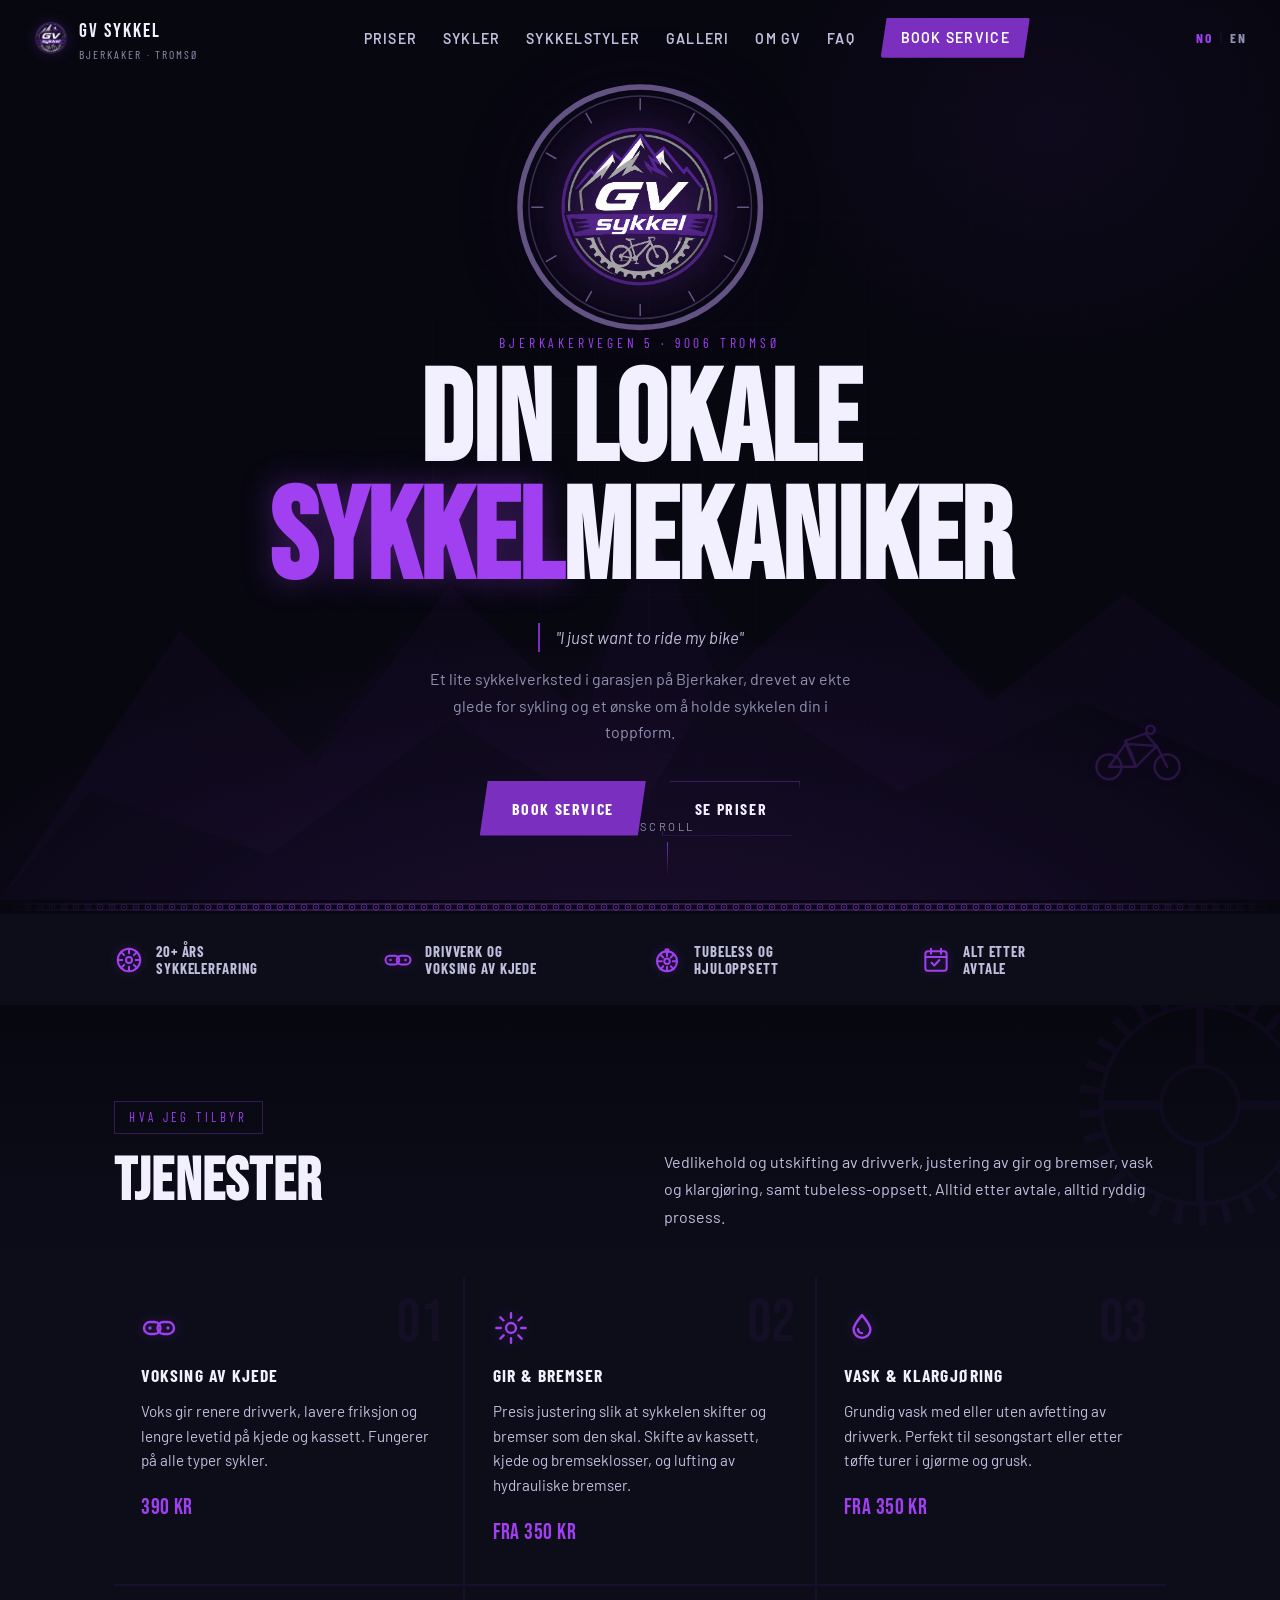
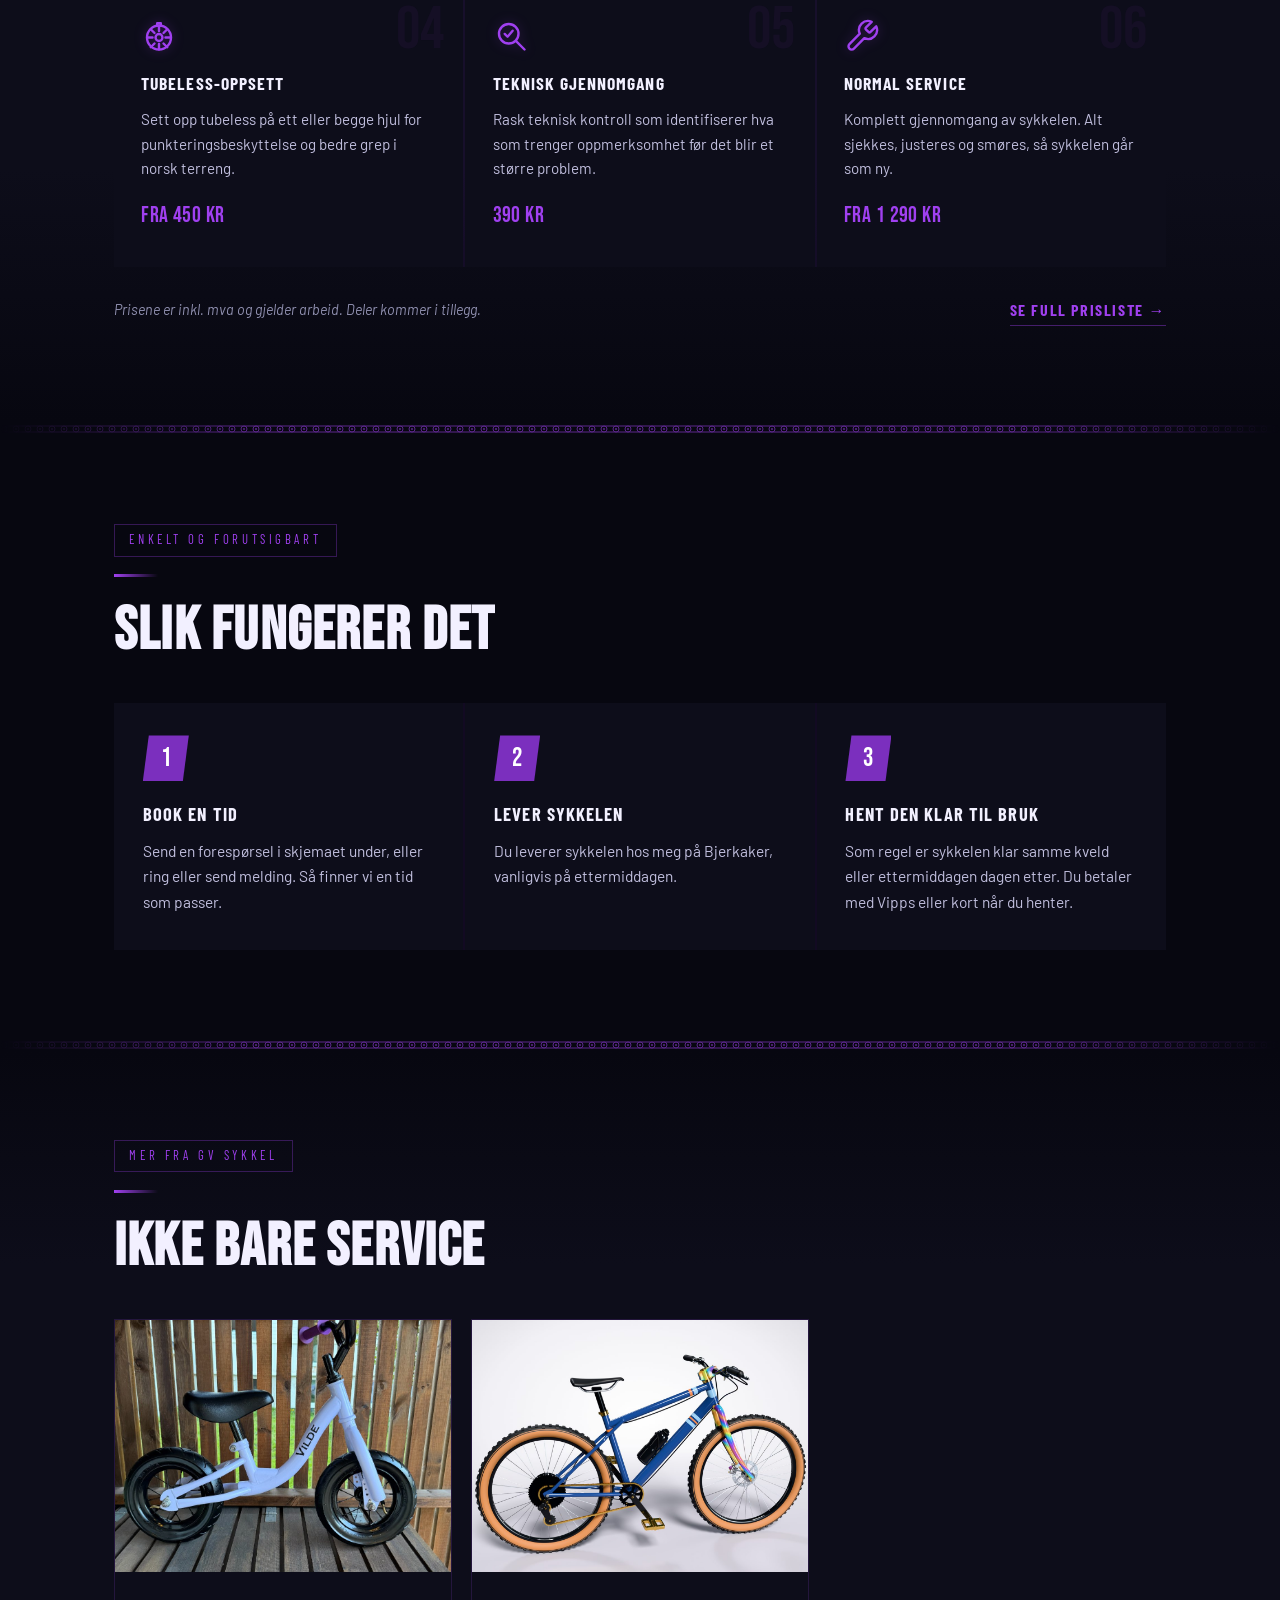
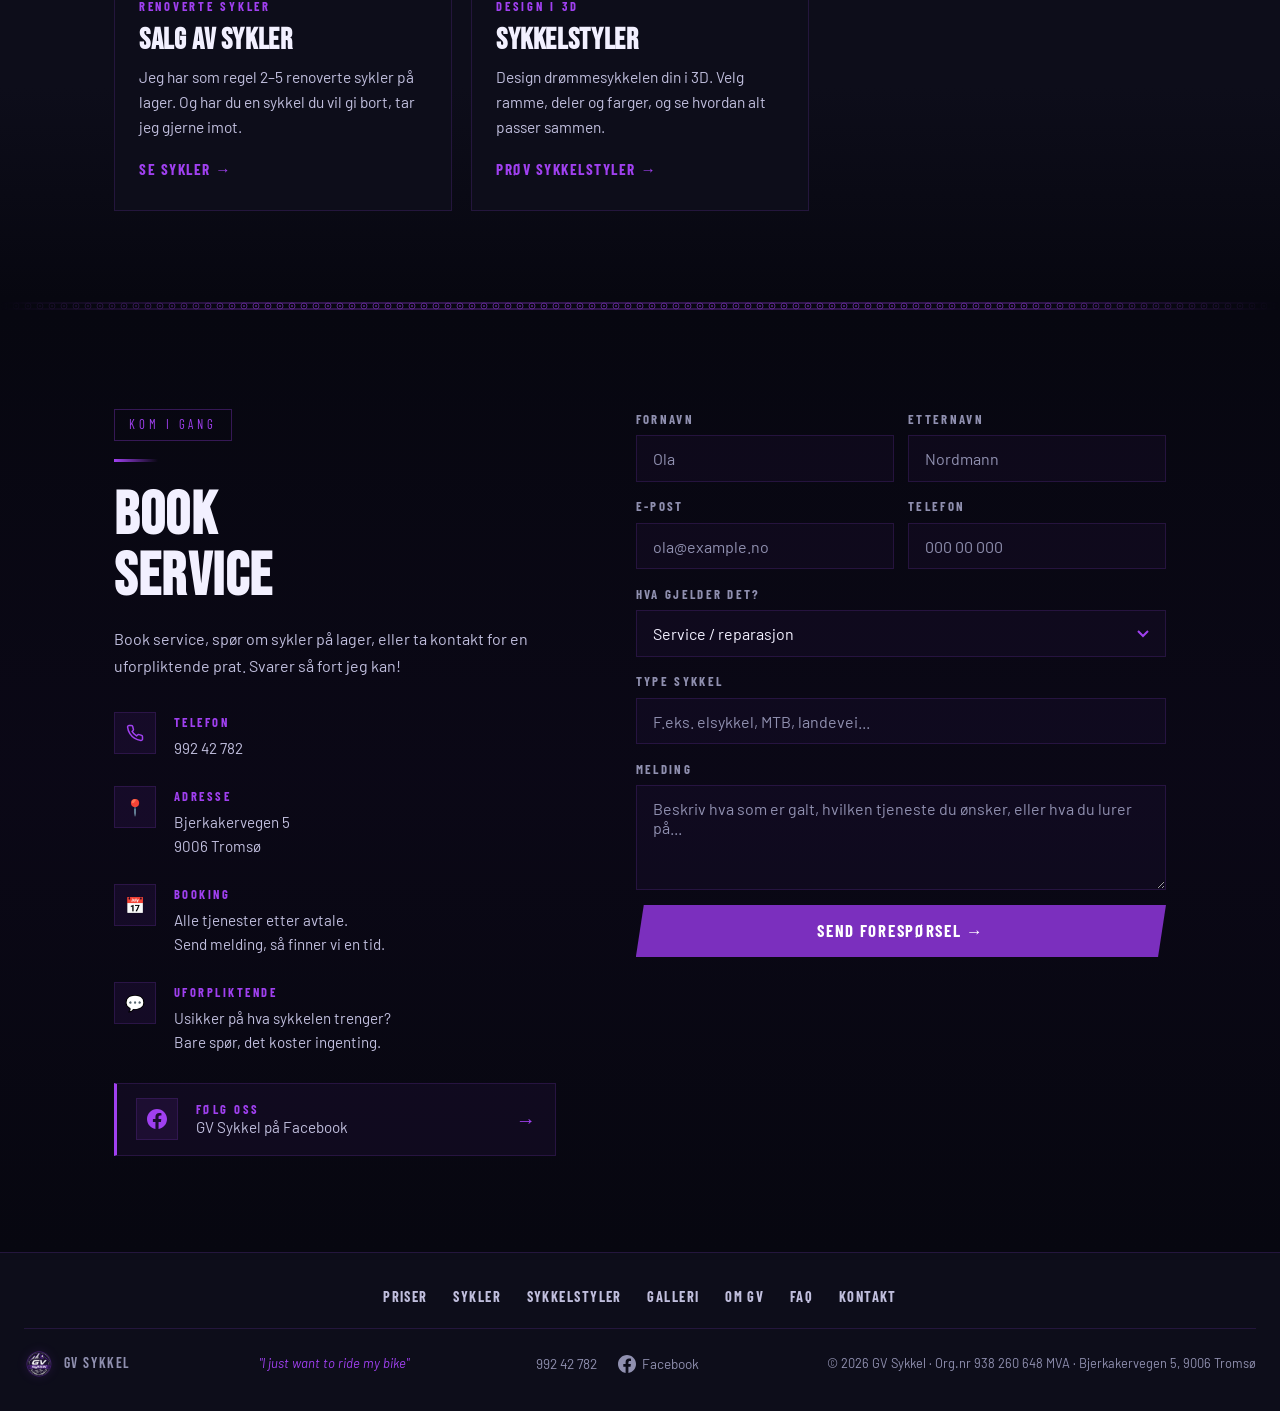
==== commit ba21e47e: "siste oppdateringer fra claude" ====
--- a/index.html
+++ b/index.html
@@ -278,7 +278,7 @@
       <div class="step">
         <div class="step-num" aria-hidden="true">3</div>
         <h3 data-en="Pick it up ready to ride">Hent den klar til bruk</h3>
-        <p data-en="Your bike is usually ready the same evening or the next afternoon. Pay by Vipps or cash when you collect it.">Som regel er sykkelen klar samme kveld eller ettermiddagen dagen etter. Du betaler med Vipps eller kort når du henter.</p>
+        <p data-en="Your bike is usually ready the same evening or the next afternoon. Pay by Vipps or card when you collect it.">Som regel er sykkelen klar samme kveld eller ettermiddagen dagen etter. Du betaler med Vipps eller kort når du henter.</p>
       </div>
     </div>
   </div>
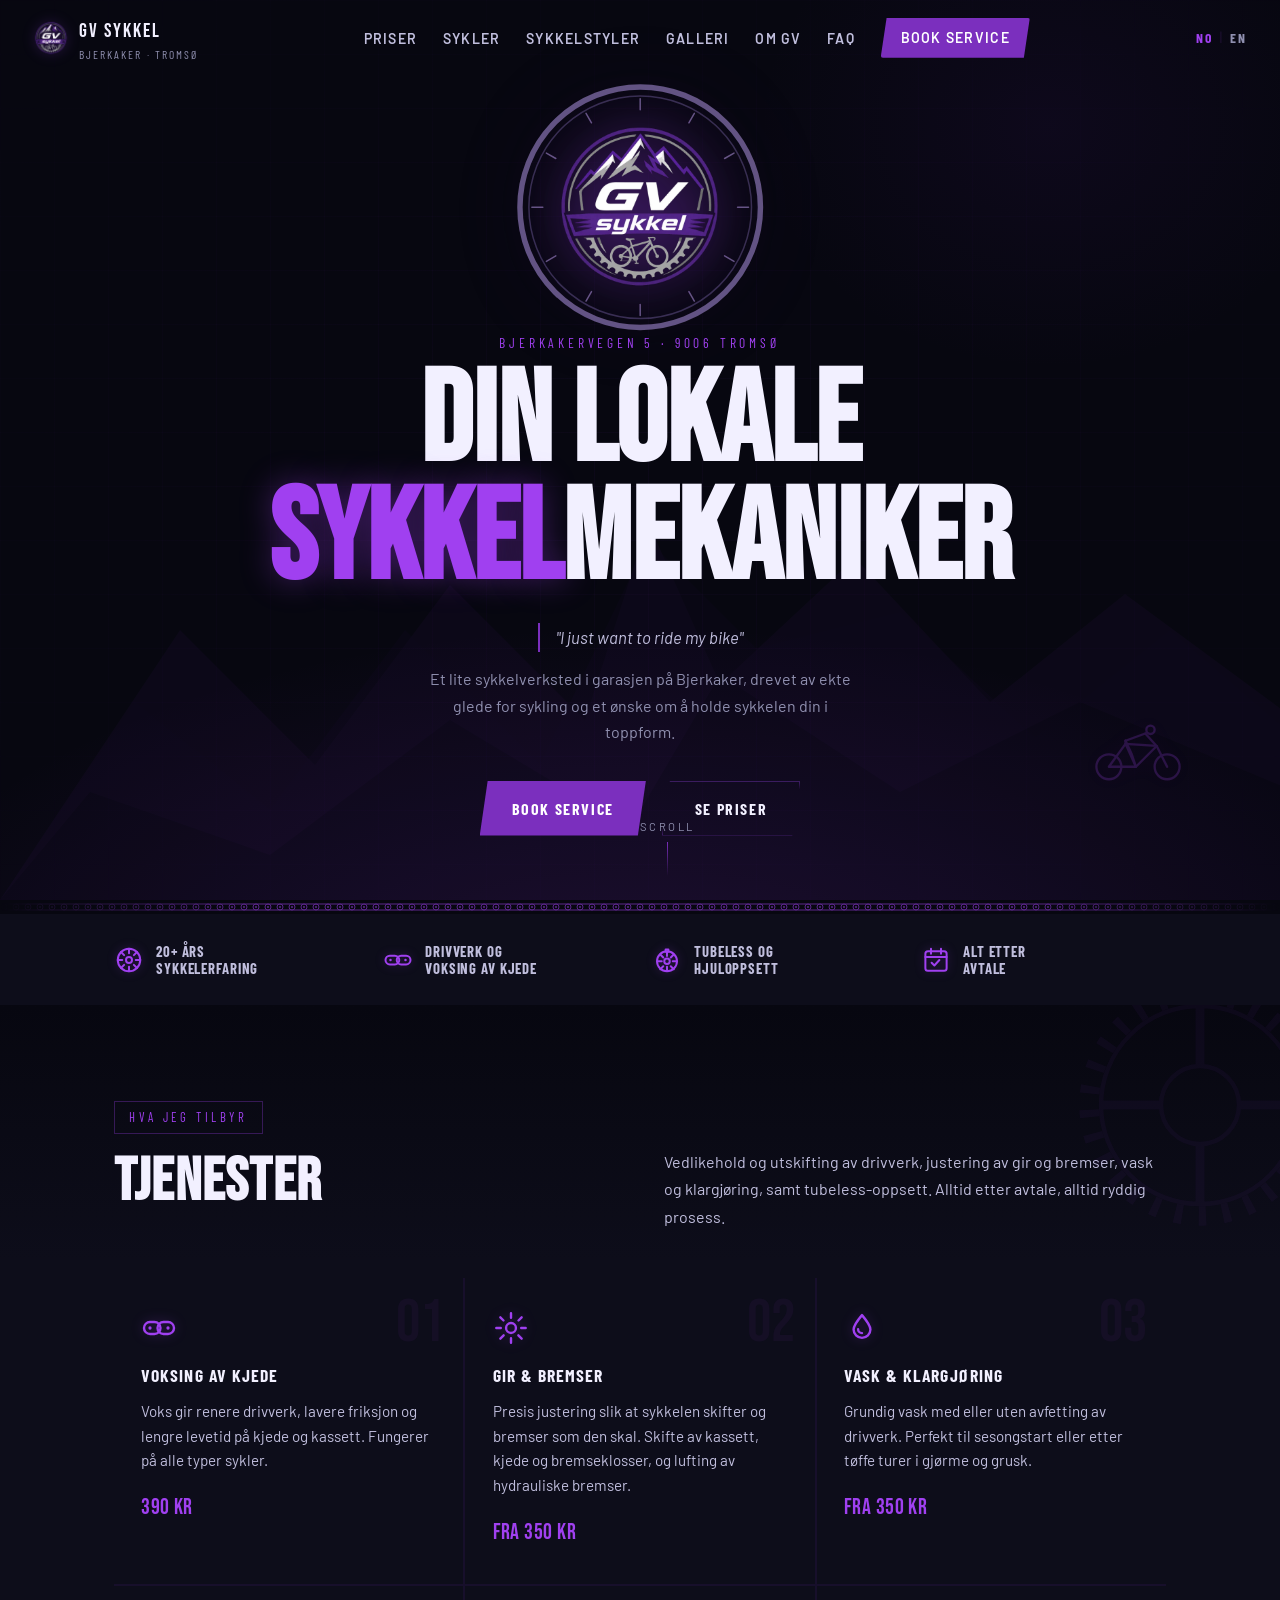
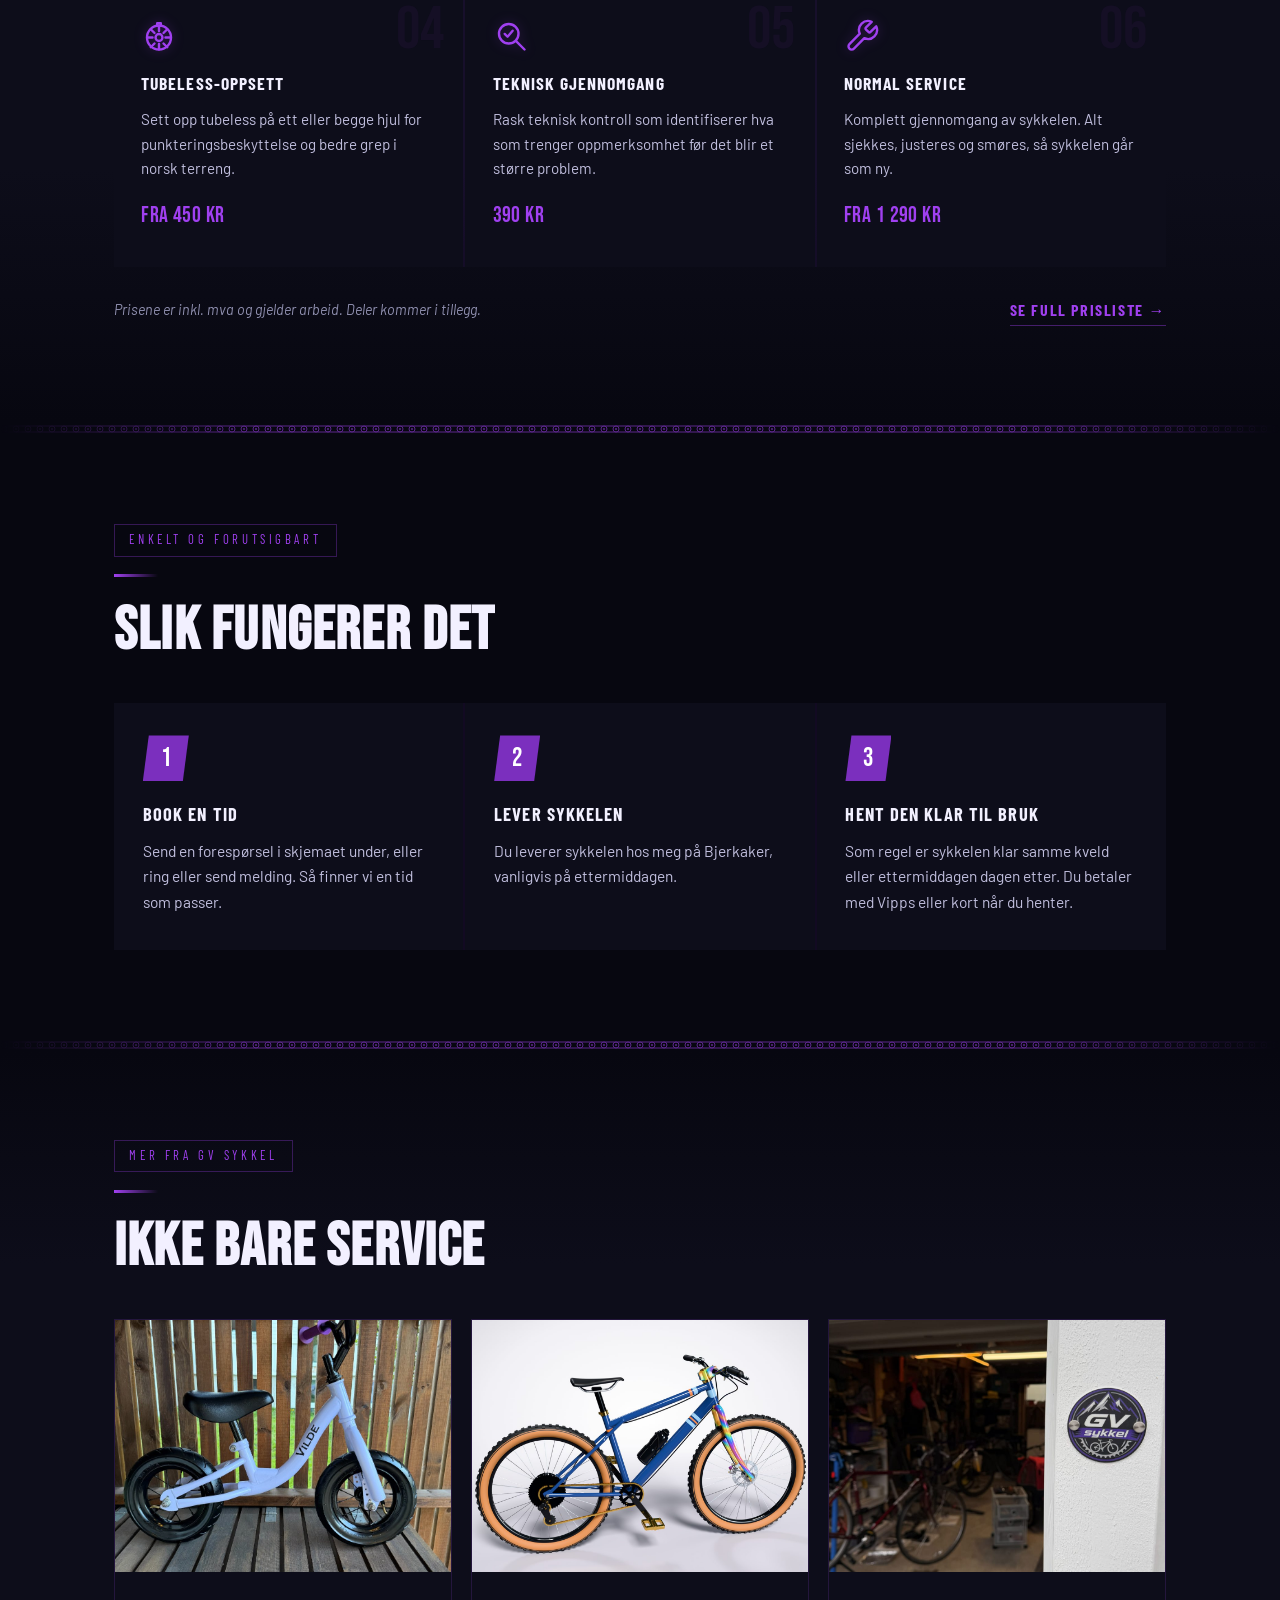
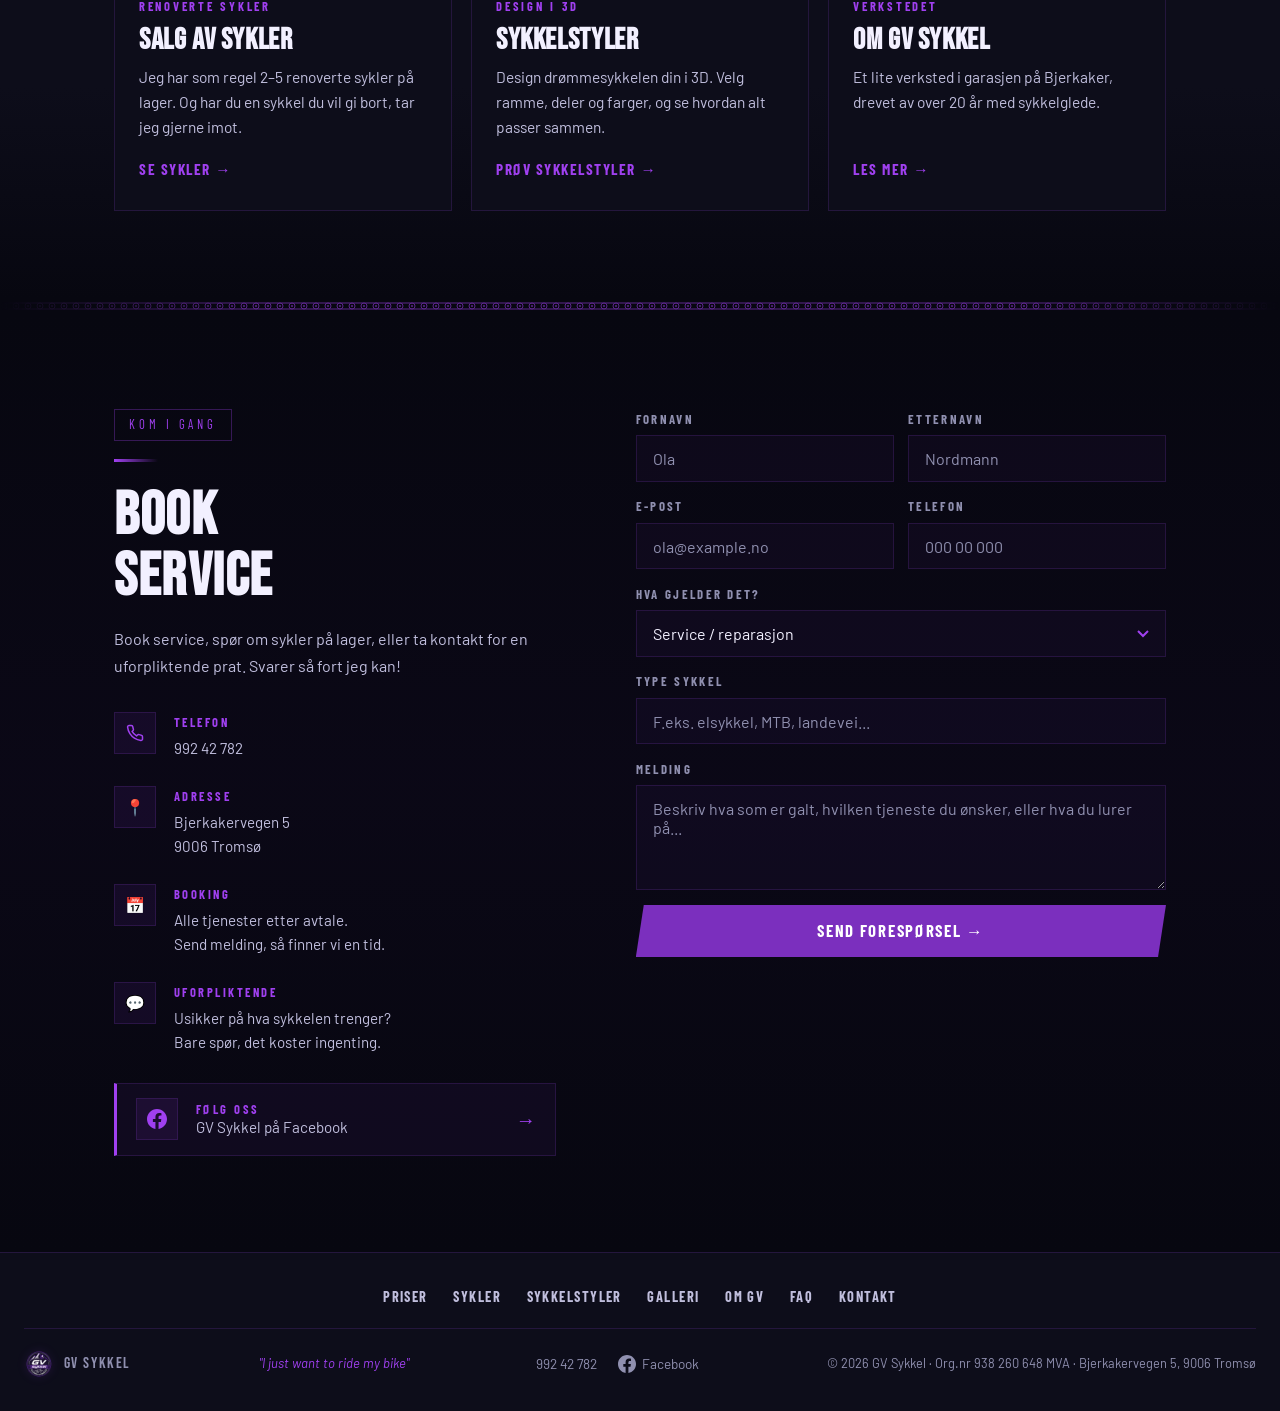
==== commit 18a0d90a: "Nettside: lettere logo, riktig domene, sitemap og sjekk av bookingskjema - Logo i 80 px og 560 px We" ====
--- a/index.html
+++ b/index.html
@@ -4,21 +4,21 @@
 <meta charset="UTF-8">
 <meta name="viewport" content="width=device-width,initial-scale=1.0">
 <meta name="description" content="GV Sykkel: sykkelservice og vedlikehold i Tromsø. Voksing av kjede, gir, bremser, tubeless og full service. Salg av renoverte sykler. Etter avtale.">
-<link rel="canonical" href="https://www.gvsykkel.no/">
+<link rel="canonical" href="https://gvsykkel.no/">
 <meta property="og:type" content="website">
 <meta property="og:site_name" content="GV Sykkel">
 <meta property="og:locale" content="nb_NO">
 <meta property="og:title" content="GV Sykkel: Sykkelservice i Tromsø">
 <meta property="og:description" content="Din lokale sykkelmekaniker i Tromsø. Voksing av kjede, gir og bremser, tubeless og full service. Etter avtale.">
-<meta property="og:url" content="https://www.gvsykkel.no/">
-<meta property="og:image" content="https://www.gvsykkel.no/og-image.png">
+<meta property="og:url" content="https://gvsykkel.no/">
+<meta property="og:image" content="https://gvsykkel.no/og-image.png">
 <meta property="og:image:width" content="2400">
 <meta property="og:image:height" content="1260">
 <meta property="og:image:alt" content="GV Sykkel, din lokale sykkelmekaniker i Tromsø">
 <meta name="twitter:card" content="summary_large_image">
 <meta name="twitter:title" content="GV Sykkel: Sykkelservice i Tromsø">
 <meta name="twitter:description" content="Din lokale sykkelmekaniker i Tromsø. Voksing, service, tubeless og bremser. Etter avtale.">
-<meta name="twitter:image" content="https://www.gvsykkel.no/og-image.png">
+<meta name="twitter:image" content="https://gvsykkel.no/og-image.png">
 <title data-en="GV Sykkel: Bike Service in Tromsø">GV Sykkel: Sykkelservice i Tromsø</title>
 <script type="application/ld+json">
 {
@@ -26,9 +26,9 @@
   "@type": "LocalBusiness",
   "name": "GV Sykkel",
   "description": "Sykkelservice og vedlikehold i Tromsø. Voksing av kjede, gir og bremser, tubeless og full service. Etter avtale.",
-  "image": "https://www.gvsykkel.no/og-image.png",
-  "logo": "https://www.gvsykkel.no/logo.png",
-  "url": "https://www.gvsykkel.no/",
+  "image": "https://gvsykkel.no/og-image.png",
+  "logo": "https://gvsykkel.no/logo-512.png",
+  "url": "https://gvsykkel.no/",
   "telephone": "+4799242782",
   "taxID": "938260648",
   "vatID": "NO938260648MVA",
@@ -65,7 +65,7 @@
 <!-- NAV -->
 <nav id="nav">
   <a class="nav-logo" href="index.html">
-    <img class="logo-img" src="logo.png" alt="GV Sykkel logo" width="38" height="38">
+    <img class="logo-img" src="logo-80.webp" alt="GV Sykkel logo" width="38" height="38">
     <div>
       <div class="nav-logo-name">GV Sykkel</div>
       <span class="nav-logo-loc">Bjerkaker · Tromsø</span>
@@ -124,7 +124,7 @@
     <path d="M38 19 L44 32 L48 44"/>
   </svg>
   <div class="hero-content">
-    <div class="wheel-wrap"><svg class="wheel-svg" viewBox="0 0 260 260" xmlns="http://www.w3.org/2000/svg" aria-hidden="true"><g stroke="rgba(180,155,225,0.55)" stroke-width="1.5" fill="none" stroke-linecap="round"><line x1="130.0" y1="32.0" x2="130.0" y2="21.0"/><line x1="179.0" y1="45.1" x2="184.5" y2="35.6"/><line x1="214.9" y1="81.0" x2="224.4" y2="75.5"/><line x1="228.0" y1="130.0" x2="239.0" y2="130.0"/><line x1="214.9" y1="179.0" x2="224.4" y2="184.5"/><line x1="179.0" y1="214.9" x2="184.5" y2="224.4"/><line x1="130.0" y1="228.0" x2="130.0" y2="239.0"/><line x1="81.0" y1="214.9" x2="75.5" y2="224.4"/><line x1="45.1" y1="179.0" x2="35.6" y2="184.5"/><line x1="32.0" y1="130.0" x2="21.0" y2="130.0"/><line x1="45.1" y1="81.0" x2="35.6" y2="75.5"/><line x1="81.0" y1="45.1" x2="75.5" y2="35.6"/></g><circle cx="130" cy="130" r="112" fill="none" stroke="rgba(155,135,215,0.32)" stroke-width="1.5"/><circle cx="130" cy="130" r="121" fill="none" stroke="rgba(175,150,225,0.55)" stroke-width="5.5"/></svg><img class="hero-logo logo-img" src="logo.png" alt="GV Sykkel" width="190" height="190"></div>
+    <div class="wheel-wrap"><svg class="wheel-svg" viewBox="0 0 260 260" xmlns="http://www.w3.org/2000/svg" aria-hidden="true"><g stroke="rgba(180,155,225,0.55)" stroke-width="1.5" fill="none" stroke-linecap="round"><line x1="130.0" y1="32.0" x2="130.0" y2="21.0"/><line x1="179.0" y1="45.1" x2="184.5" y2="35.6"/><line x1="214.9" y1="81.0" x2="224.4" y2="75.5"/><line x1="228.0" y1="130.0" x2="239.0" y2="130.0"/><line x1="214.9" y1="179.0" x2="224.4" y2="184.5"/><line x1="179.0" y1="214.9" x2="184.5" y2="224.4"/><line x1="130.0" y1="228.0" x2="130.0" y2="239.0"/><line x1="81.0" y1="214.9" x2="75.5" y2="224.4"/><line x1="45.1" y1="179.0" x2="35.6" y2="184.5"/><line x1="32.0" y1="130.0" x2="21.0" y2="130.0"/><line x1="45.1" y1="81.0" x2="35.6" y2="75.5"/><line x1="81.0" y1="45.1" x2="75.5" y2="35.6"/></g><circle cx="130" cy="130" r="112" fill="none" stroke="rgba(155,135,215,0.32)" stroke-width="1.5"/><circle cx="130" cy="130" r="121" fill="none" stroke="rgba(175,150,225,0.55)" stroke-width="5.5"/></svg><img class="hero-logo logo-img" src="logo-560.webp" alt="GV Sykkel" width="190" height="190"></div>
     <p class="hero-eyebrow">Bjerkakervegen 5 &middot; 9006 Tromsø</p>
     <h1 class="hero-title" data-en="YOUR LOCAL<br><span class='hi'>BIKE</span> MECHANIC">DIN LOKALE<br><span class="hi">SYKKEL</span>MEKANIKER</h1>
     <p class="hero-quote">"I just want to ride my bike"</p>
@@ -420,6 +420,7 @@
             <label class="f-label" for="ms" data-en="Message">Melding</label>
             <textarea class="f-area" id="ms" name="melding" placeholder="Beskriv hva som er galt, hvilken tjeneste du ønsker, eller hva du lurer på..." data-en-ph="Describe what's wrong, which service you'd like, or what you're wondering about..." required></textarea>
           </div>
+          <input type="text" name="_gotcha" tabindex="-1" autocomplete="off" aria-hidden="true" style="display:none">
           <button type="submit" class="f-submit" data-en="Send request →">Send forespørsel →</button>
         </form>
       </div>
@@ -439,7 +440,7 @@
     <a href="#kontakt" data-en="Contact">Kontakt</a>
   </div>
   <div class="foot-logo">
-    <img class="logo-img" src="logo.png" alt="GV Sykkel logo" width="30" height="30" loading="lazy">
+    <img class="logo-img" src="logo-80.webp" alt="GV Sykkel logo" width="30" height="30" loading="lazy">
     <span>GV Sykkel</span>
   </div>
   <span class="foot-tag">"I just want to ride my bike"</span>
--- a/styles.css
+++ b/styles.css
@@ -559,6 +559,8 @@
 .f-input:focus,.f-area:focus{border-color:var(--purple);background:rgba(123,47,190,.09)}
 .f-input::placeholder,.f-area::placeholder{color:var(--muted);opacity:1}
 .f-area{resize:vertical;min-height:105px}
+.f-input[aria-invalid="true"],.f-area[aria-invalid="true"]{border-color:#ff8a9a;background:rgba(255,90,120,.06)}
+.f-error{margin:.15rem 0 0;font-size:.88rem;line-height:1.35;color:#ff8a9a}
 .f-row{display:grid;grid-template-columns:1fr 1fr;gap:.9rem}
 .f-submit{
   background:var(--purple);color:#fff;border:none;
